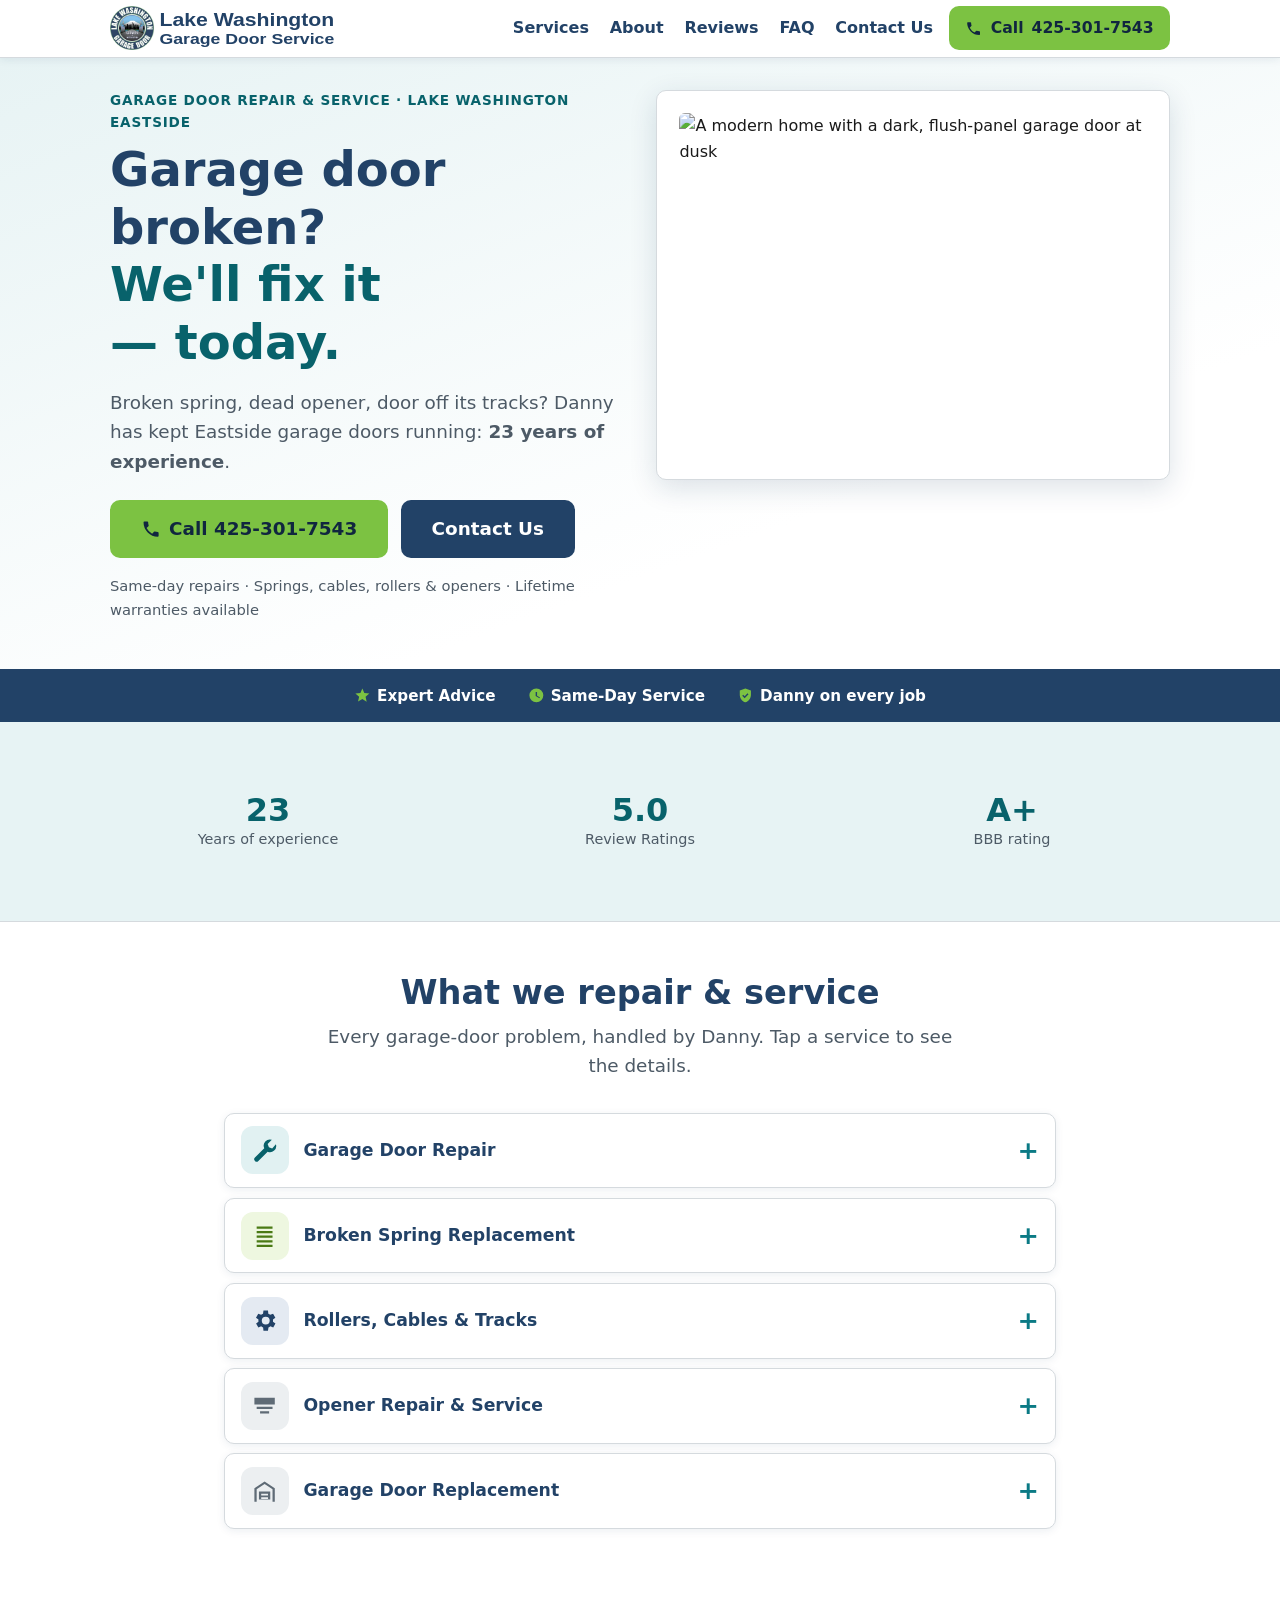
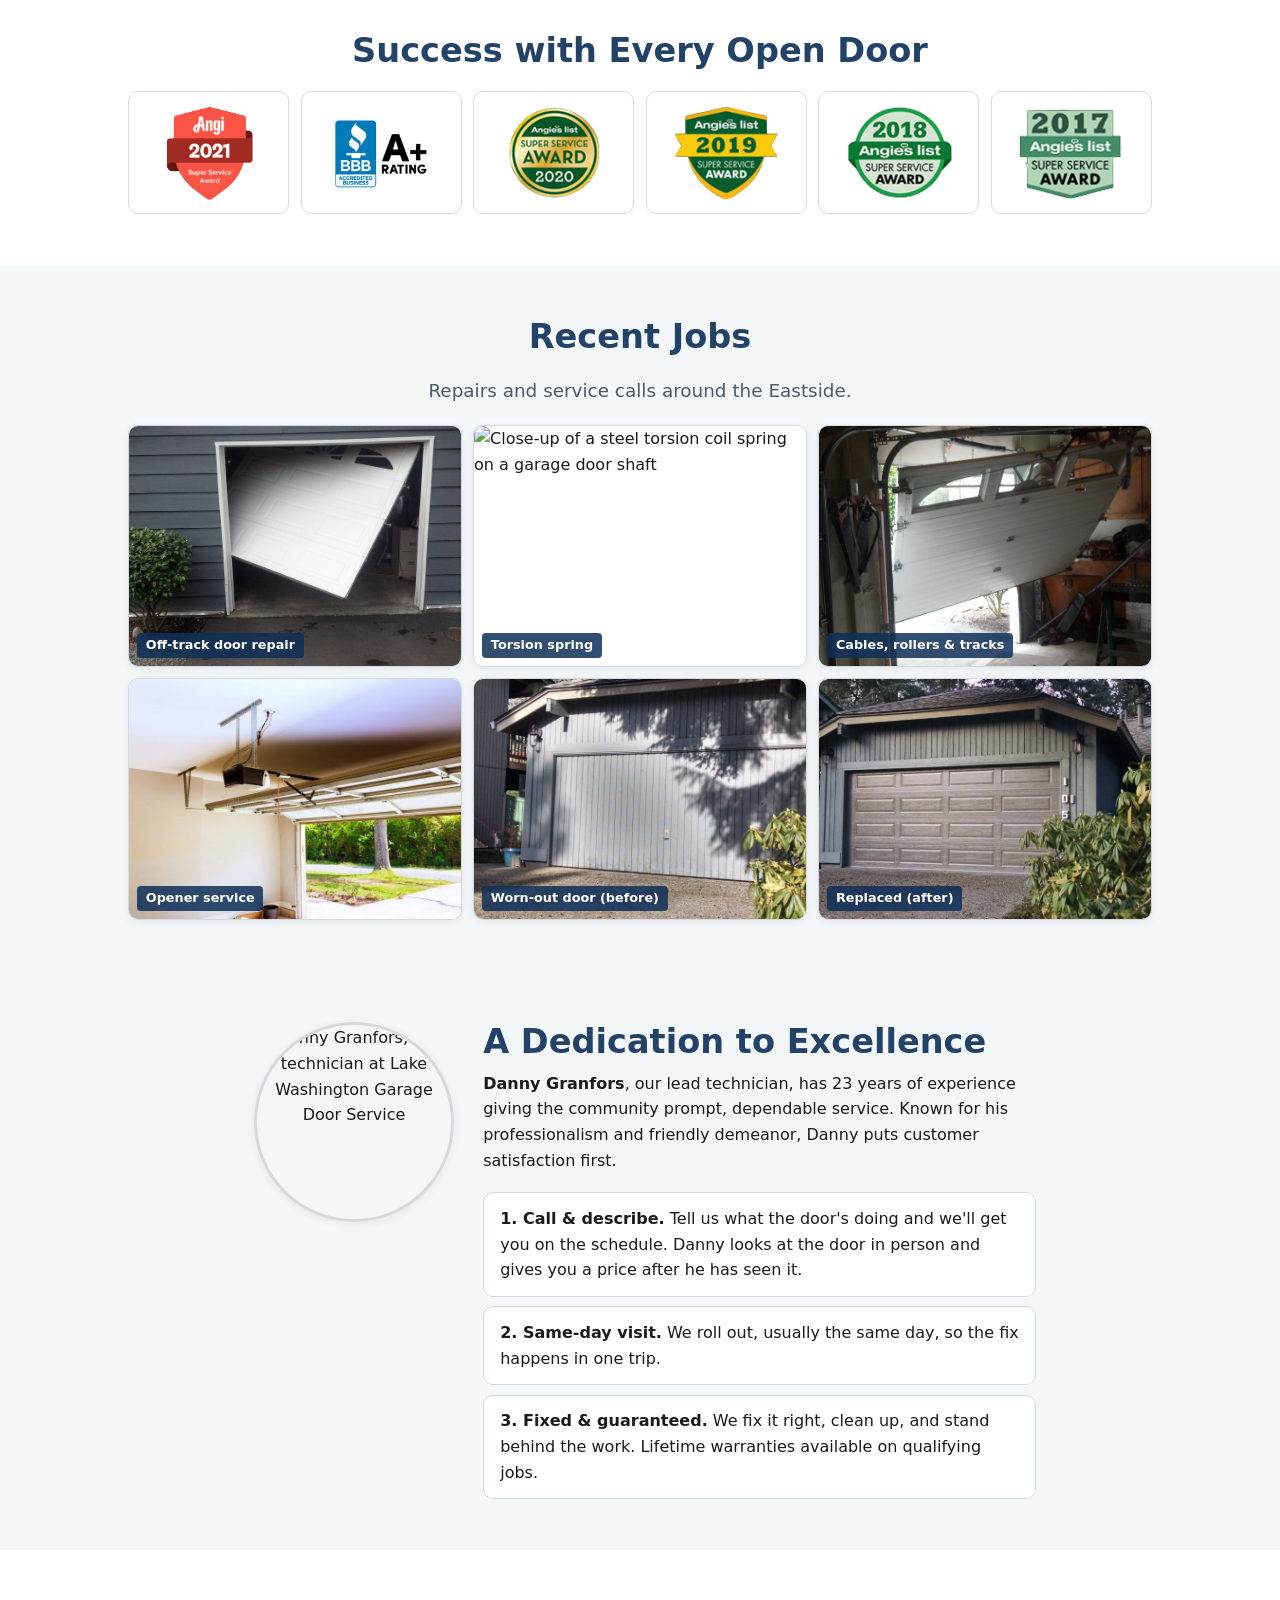
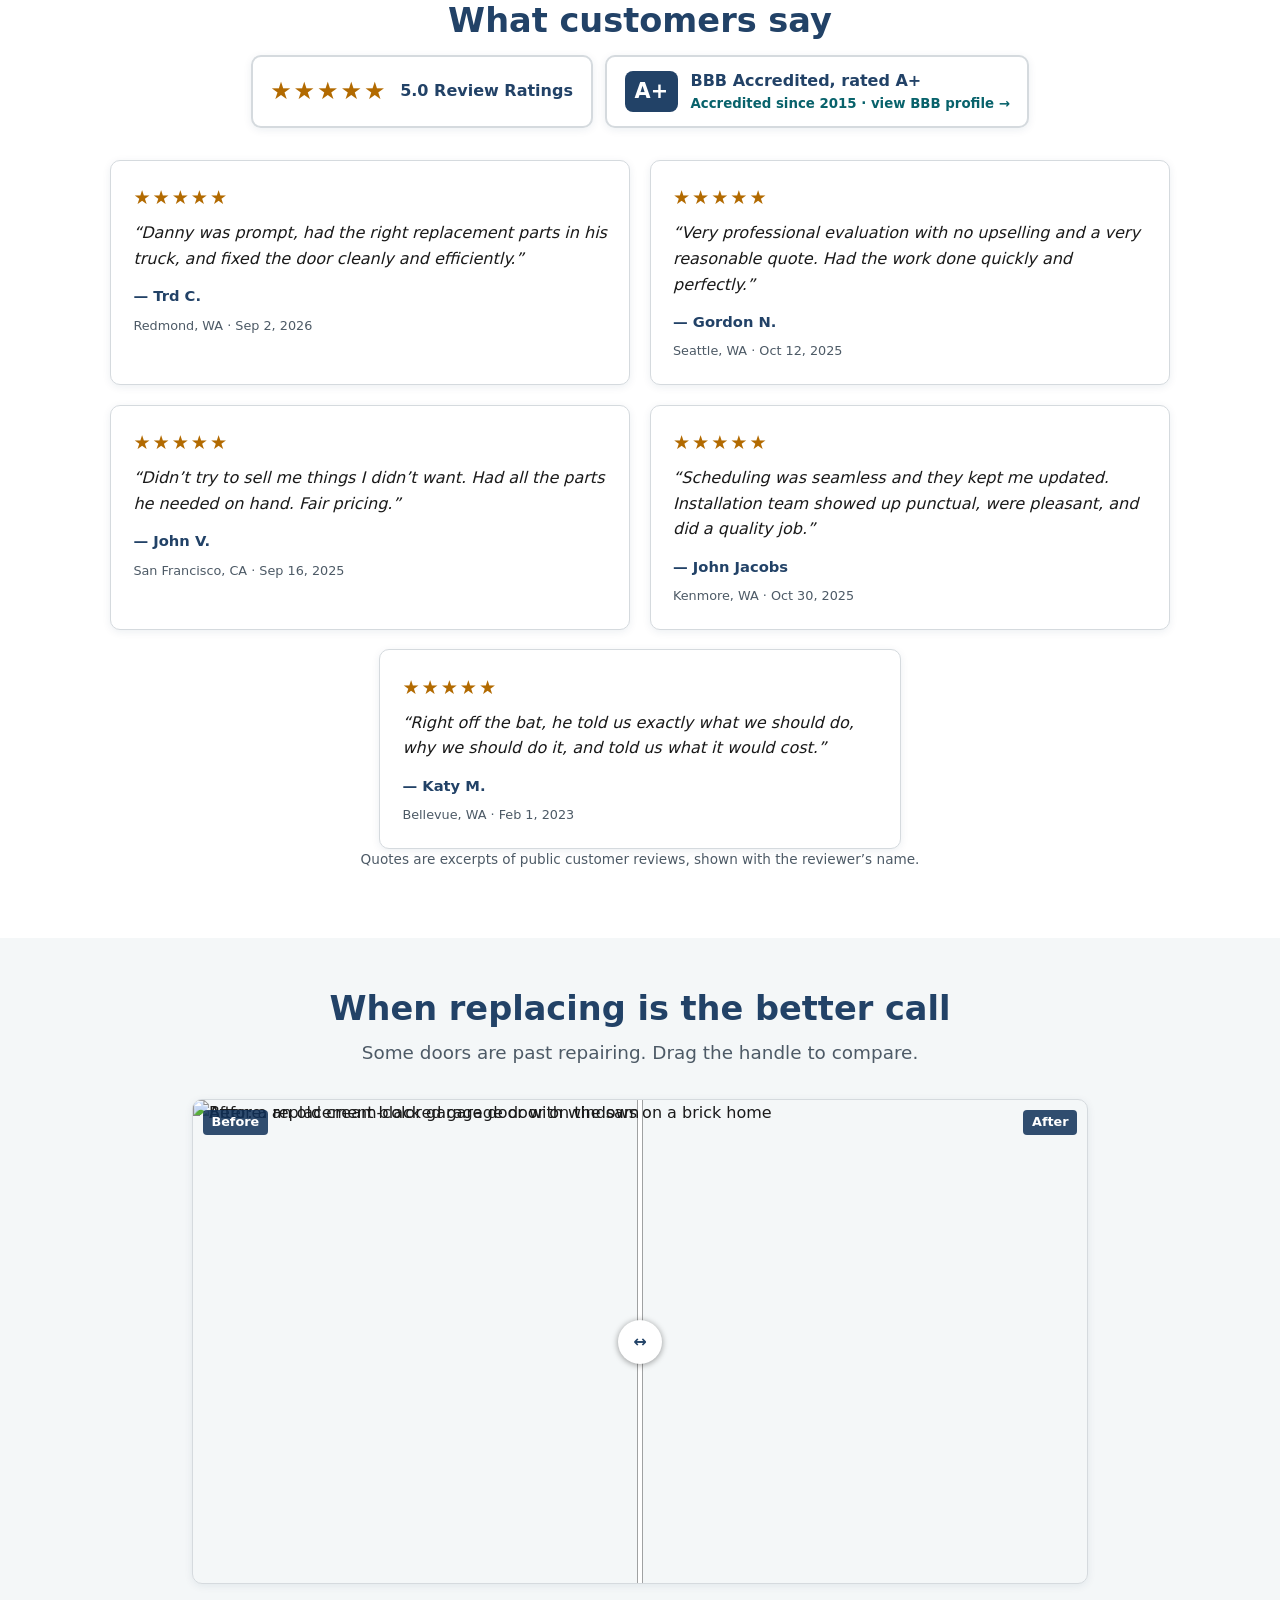
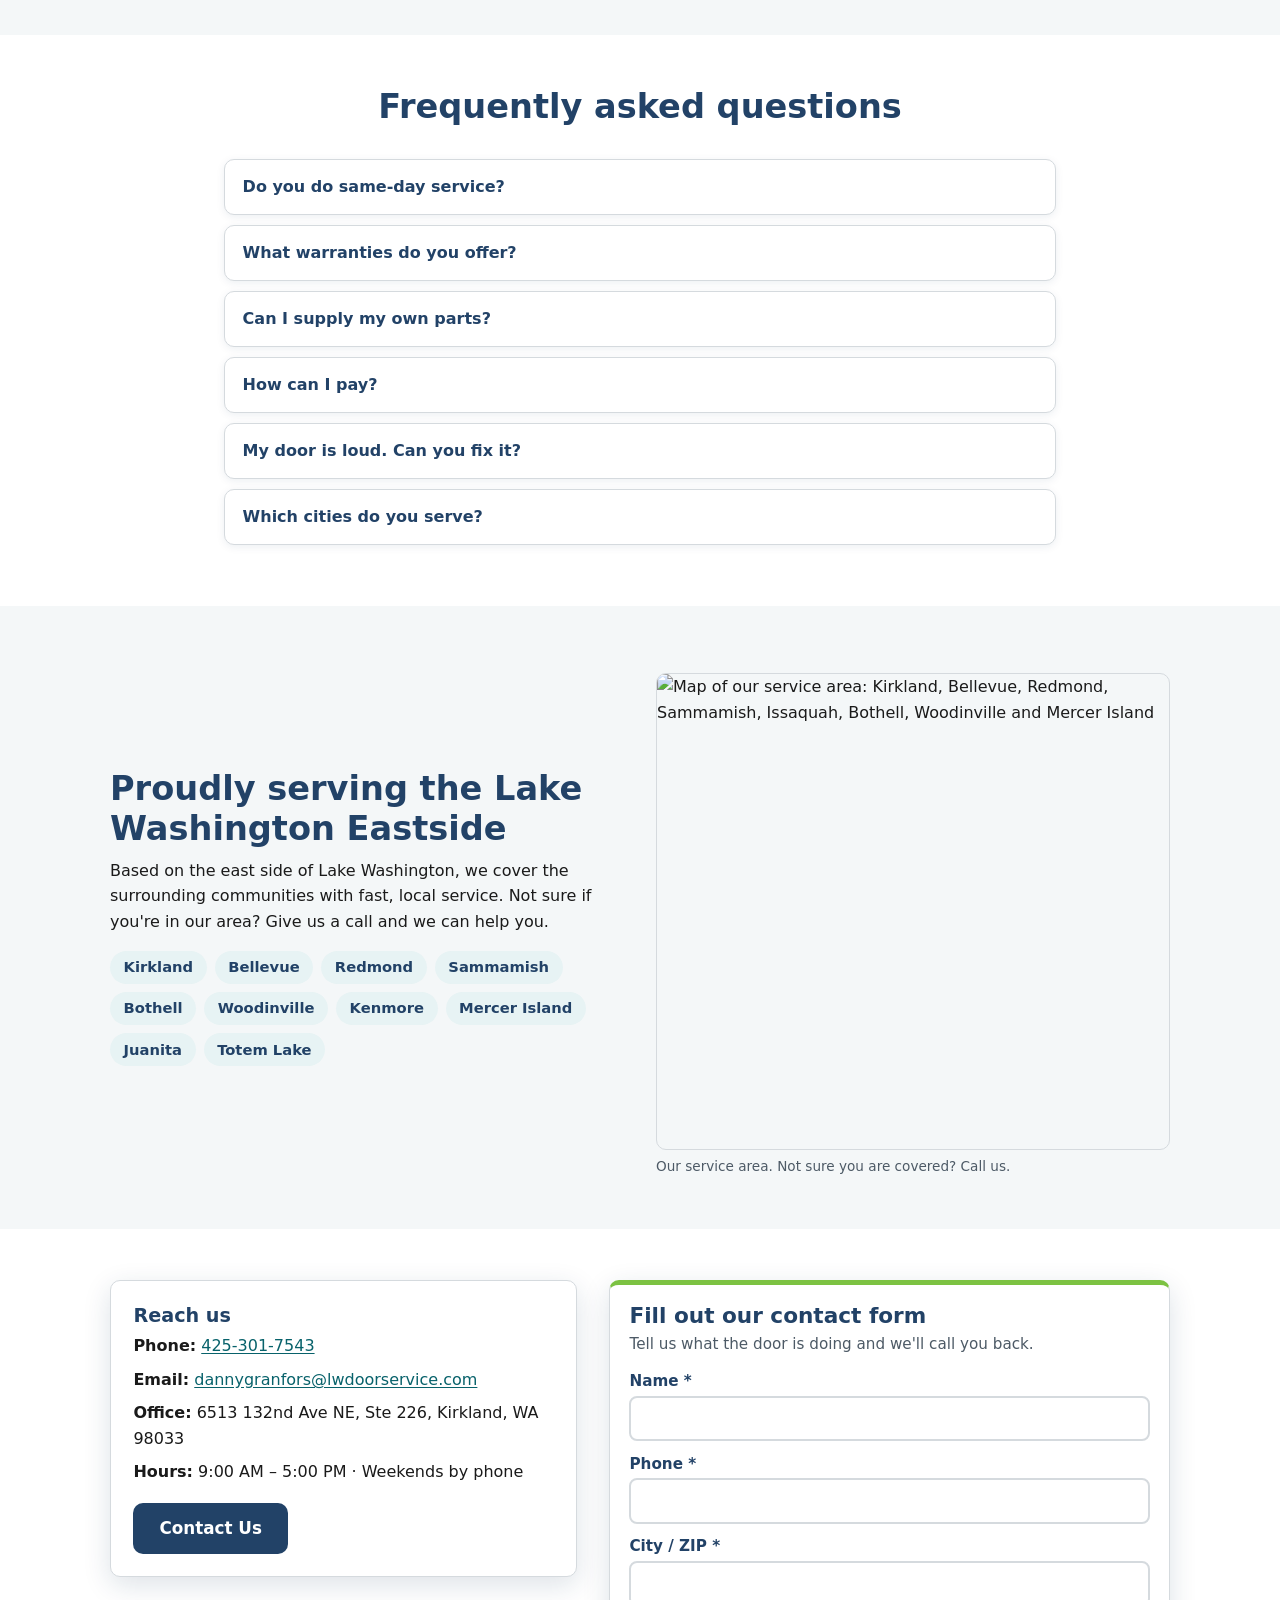
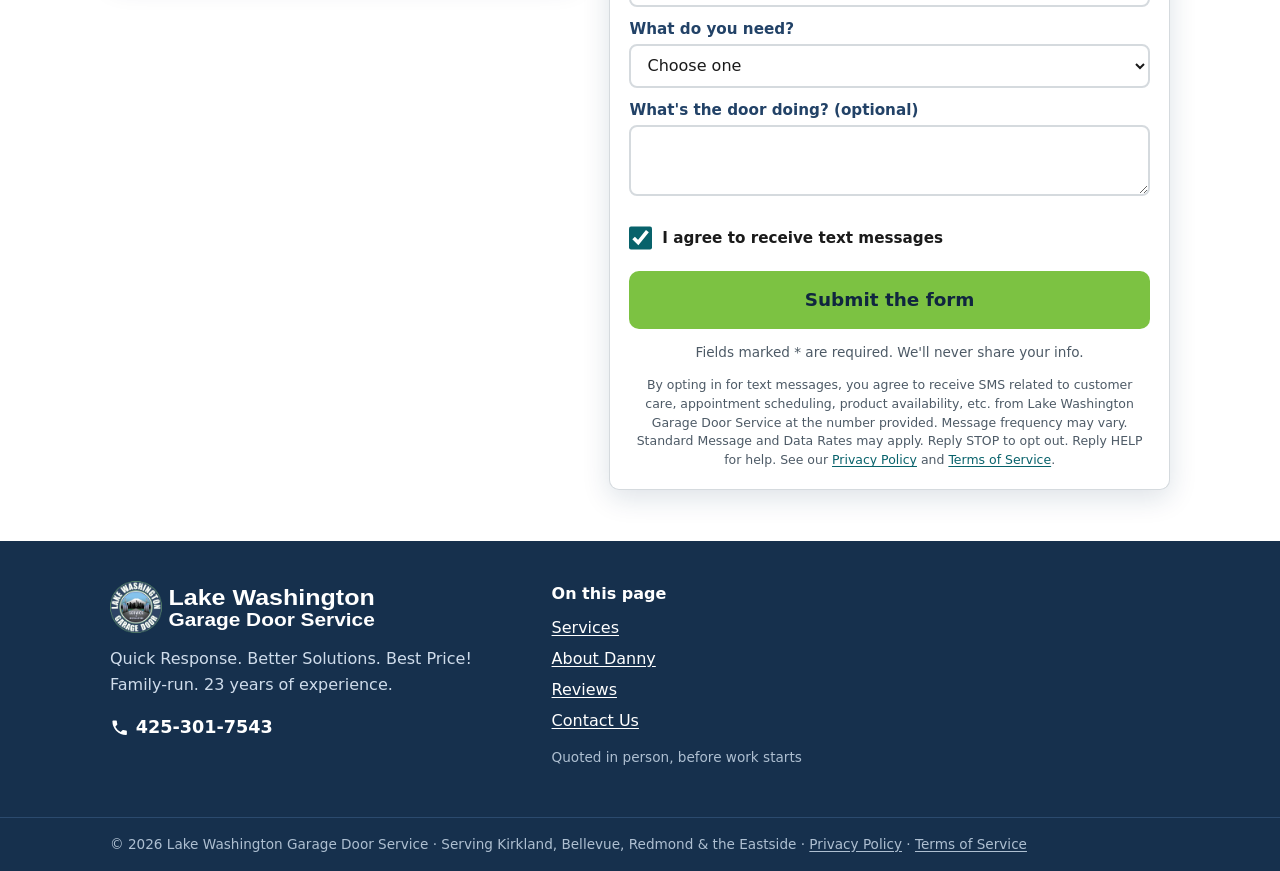
==== index.html @ d80fb8d4 "Site v6: Danny's 30 Oct call edits (copy, high-cycle springs, form fields empty, no owner wording)" ====
<!DOCTYPE html>
<html lang="en">
<head>
<meta charset="utf-8">
<meta name="viewport" content="width=device-width, initial-scale=1">
<title>Garage Door Repair &amp; Service — Eastside WA | Lake Washington Garage Door Service</title>
<meta name="description" content="Same-day garage door repair, broken spring replacement, opener service, rollers, cables and tracks across the Lake Washington Eastside. 23 years of experience. Call 425-301-7543.">
<link rel="canonical" href="https://lwdoorservice.com/">
<meta property="og:type" content="website">
<meta property="og:site_name" content="Lake Washington Garage Door Service">
<meta property="og:title" content="Garage Door Repair &amp; Service — Eastside WA | Lake Washington Garage Door Service">
<meta property="og:description" content="Same-day garage door repair, broken spring replacement, opener service, rollers, cables and tracks across the Lake Washington Eastside. 23 years of experience. Call 425-301-7543.">
<meta property="og:url" content="https://lwdoorservice.com/">
<meta name="theme-color" content="#224267">
<link rel="icon" href="favicon.ico" sizes="any">
<link rel="icon" href="favicon.png" type="image/png" sizes="64x64">
<link rel="apple-touch-icon" href="apple-touch-icon.png">
<link rel="stylesheet" href="styles.css">
<link rel="stylesheet" href="print.css" media="print">
<script type="application/ld+json">
{
  "@context": "https://schema.org",
  "@type": "GarageDoorService",
  "name": "Lake Washington Garage Door Service",
  "telephone": "+14253017543",
  "email": "dannygranfors@lwdoorservice.com",
  "url": "https://lwdoorservice.com/",
  "image": "https://lwdoorservice.com/logos/badge.png",
  "priceRange": "$$",
  "slogan": "Quick Response. Better Solutions. Best Price!",
  "description": "Garage door repair and service on the Lake Washington Eastside: broken springs, cables, rollers, tracks, openers.",
  "hasOfferCatalog": {"@type":"OfferCatalog","name":"Garage door repair and service","itemListElement":[{"@type":"Offer","itemOffered":{"@type":"Service","name":"Garage door repair"}},{"@type":"Offer","itemOffered":{"@type":"Service","name":"Broken spring replacement"}},{"@type":"Offer","itemOffered":{"@type":"Service","name":"Rollers, cables and tracks"}},{"@type":"Offer","itemOffered":{"@type":"Service","name":"Garage door opener repair"}}]},
  "areaServed": [{"@type":"City","name":"Kirkland"},{"@type":"City","name":"Bellevue"},{"@type":"City","name":"Redmond"},{"@type":"City","name":"Sammamish"},{"@type":"City","name":"Bothell"},{"@type":"City","name":"Woodinville"},{"@type":"City","name":"Kenmore"},{"@type":"City","name":"Mercer Island"}]
}
</script>

</head>
<body id="top">
<a class="skip" href="#main">Skip to content</a>
<header class="site-header">
  <div class="header-inner">
    <a class="brand" href="#top" aria-label="Lake Washington Garage Door Service — top"><img src="logos/logo.svg" alt="Lake Washington Garage Door Service" width="330" height="64"></a>
    <a class="btn btn-call header-call" href="tel:+14253017543" aria-label="Call 425-301-7543"><svg class="icon" aria-hidden="true" focusable="false"><use href="icons.svg#phone"/></svg><span class="call-word">Call</span> <span class="call-num">425-301-7543</span></a>
    <button class="nav-toggle" type="button" aria-expanded="false" aria-controls="nav"><span>Menu</span></button>
    <nav class="nav" id="nav" aria-label="Main">
      <ul>
        <li><a href="#services">Services</a></li>
        <li><a href="#about">About</a></li>
        <li><a href="#reviews">Reviews</a></li>
        <li><a href="#faq">FAQ</a></li>
        <li><a href="#contact">Contact Us</a></li>
      </ul>
    </nav>
  </div>
</header>
<main id="main">
<section class="hero">
  <div class="wrap hero-grid" id="hero-grid">
    <div class="hero-text">
      <p class="eyebrow">Garage door repair &amp; service · Lake Washington Eastside</p>
      <h1>Garage door broken? <span>We'll fix it — today.</span></h1>
      <p class="lead">Broken spring, dead opener, door off its tracks? Danny has kept Eastside garage doors running: <strong>23 years of experience</strong>.</p>
      <div class="hero-cta">
        <a class="btn btn-call btn-lg" href="tel:+14253017543"><svg class="icon" aria-hidden="true" focusable="false"><use href="icons.svg#phone"/></svg> Call 425-301-7543</a>
        <a class="btn btn-contact btn-lg" href="#contact">Contact Us</a>
      </div>
      <p class="hero-note">Same-day repairs · Springs, cables, rollers &amp; openers · Lifetime warranties available</p>
    </div>
    <aside class="hero-card" aria-label="Photo of a home with a modern garage door">
      <img class="hero-photo" src="images/hero.jpg" alt="A modern home with a dark, flush-panel garage door at dusk" width="1000" height="707" fetchpriority="high">
    </aside>
  </div>
</section>

<div class="trust">
  <ul class="wrap trust-inner">
    <li><svg class="icon" aria-hidden="true" focusable="false"><use href="icons.svg#star"/></svg> Expert Advice</li>
    <li><svg class="icon" aria-hidden="true" focusable="false"><use href="icons.svg#clock"/></svg> Same-Day Service</li>
    <li><svg class="icon" aria-hidden="true" focusable="false"><use href="icons.svg#shield"/></svg> Danny on every job</li>
  </ul>
</div>

<section class="stats" aria-label="At a glance">
  <ul class="wrap stats-inner">
    <li><span class="num"><span class="counter" data-to="23">23</span></span><span class="lbl">Years of experience</span></li>
    <li><span class="num">5.0</span><span class="lbl">Review Ratings</span></li>
    <li><span class="num">A+</span><span class="lbl">BBB rating</span></li>
  </ul>
</section>


<section id="services" class="rv" aria-labelledby="svc-h">
  <div class="wrap">
    <div class="section-head center">
      <h2 id="svc-h">What we repair &amp; service</h2>
      <p class="lead">Every garage-door problem, handled by Danny. Tap a service to see the details.</p>
    </div>
    <div class="svc-list">
      <details class="svc" id="svc-repair" style="--tint:#e1f1f2;--ic:#08626b">
        <summary><span class="svc-ic"><svg class="icon icon-lg" aria-hidden="true" focusable="false"><use href="icons.svg#wrench"/></svg></span><span class="svc-t">Garage Door Repair</span></summary>
        <div class="svc-body">
          <img src="images/svc-repair-job.jpg" alt="A garage door that has come off its track, tilted in the opening" loading="lazy" width="1280" height="850">
          <p>Doors come off their tracks, panels bend, hinges wear, and rollers seize. We diagnose the real cause instead of just treating the symptom — most repairs are done in a single visit.</p>
          <div class="svc-cols">
            <ul class="ticks"><li>Safety inspection of the whole door</li><li>Spring &amp; cable check</li><li>Safety-sensor test</li><li>Early warning on worn springs &amp; cables</li></ul>
            <ul class="ticks"><li>Off-track and misaligned doors</li><li>Bent or damaged panels &amp; sections</li><li>Noisy, jerky, or slow operation</li><li>Doors that won't fully open or close</li></ul>
          </div>
        </div>
      </details>
      <details class="svc" id="svc-spring" style="--tint:#eef7e0;--ic:#4a7a14">
        <summary><span class="svc-ic"><svg class="icon icon-lg" aria-hidden="true" focusable="false"><use href="icons.svg#spring"/></svg></span><span class="svc-t">Broken Spring Replacement</span></summary>
        <div class="svc-body">
          <img src="images/svc-spring.jpg" alt="Close-up of a steel torsion coil spring on a garage door shaft" loading="lazy" width="1280" height="720">
          <p>A snapped torsion or extension spring is the #1 reason a door suddenly won't lift — and it's genuinely dangerous to tackle yourself. We carry the right springs on the truck and replace them safely, in pairs, so the second one doesn't fail a week later.</p>
          <ul class="ticks"><li>High-cycle torsion &amp; extension springs</li><li>Loud “bang” then a door that won't budge</li><li>Replace springs to balance door</li><li>Correct spring size &amp; cycle rating for your door</li></ul>
        </div>
      </details>
      <details class="svc" id="svc-parts" style="--tint:#e4eaf2;--ic:#224267">
        <summary><span class="svc-ic"><svg class="icon icon-lg" aria-hidden="true" focusable="false"><use href="icons.svg#gear"/></svg></span><span class="svc-t">Rollers, Cables &amp; Tracks</span></summary>
        <div class="svc-body">
          <img src="images/svc-tracks-job.jpg" alt="A garage door jammed off its track with the cables and roller hardware visible" loading="lazy" width="1280" height="850">
          <p>The small parts do the quiet work. Worn nylon rollers get noisy, frayed lift cables are a safety risk, and dented tracks make a door bind. Replacing them early is cheap insurance against a door that fails completely.</p>
          <ul class="ticks"><li>Quiet nylon roller upgrades</li><li>Frayed or snapped cable replacement</li><li>Track straightening &amp; realignment</li><li>Hinge &amp; bracket replacement</li></ul>
        </div>
      </details>
      <details class="svc" id="svc-opener" style="--tint:#eceff1;--ic:#5f6b76">
        <summary><span class="svc-ic"><svg class="icon icon-lg" aria-hidden="true" focusable="false"><use href="icons.svg#opener"/></svg></span><span class="svc-t">Opener Repair &amp; Service</span></summary>
        <div class="svc-body">
          <img src="images/svc-opener.jpg" alt="Garage door opener mounted on the ceiling above an open garage door" loading="lazy" width="800" height="534">
          <p>From worn gears to a full replacement, we service all major opener brands. Upgrading? Newer belt-drive units are dramatically quieter and add smartphone control and battery backup for power outages.</p>
          <ul class="ticks"><li>Opener won't respond / runs then reverses</li><li>Quiet belt-drive upgrades with Wi-Fi &amp; battery backup</li><li>We install the highest quality openers on the market</li></ul>
        </div>
      </details>
      <details class="svc" id="svc-install" style="--tint:#eceff1;--ic:#5f6b76">
        <summary><span class="svc-ic"><svg class="icon icon-lg" aria-hidden="true" focusable="false"><use href="icons.svg#door"/></svg></span><span class="svc-t">Garage Door Replacement</span></summary>
        <div class="svc-body">
          <p>Sometimes a door is too far gone to fix sensibly. If so, Danny will tell you straight, and can replace it. Whenever possible, we keep your existing door working.</p>
        </div>
      </details>
    </div>
  </div>
</section>

<section class="rv" aria-labelledby="awards-h">
  <div class="wrap">
    <h2 id="awards-h" class="awards-h">Success with Every Open Door</h2>
    <ul class="awards-grid">
      <li><img src="images/badges/angi-2021-super-service.png" alt="Angi 2021 Super Service Award" width="139" height="140" loading="lazy"></li>
      <li><img src="images/badges/bbb-a-plus-accredited.png" alt="BBB Accredited Business, A+ rating" width="150" height="150" loading="lazy"></li>
      <li><img src="images/badges/angies-list-2020.png" alt="Angie's List Super Service Award 2020" width="108" height="109" loading="lazy"></li>
      <li><img src="images/badges/angies-list-2019.png" alt="Angie's List Super Service Award 2019" width="120" height="111" loading="lazy"></li>
      <li><img src="images/badges/angies-list-2018.png" alt="Angie's List Super Service Award 2018" width="124" height="106" loading="lazy"></li>
      <li><img src="images/badges/angies-list-2017.png" alt="Angie's List Super Service Award 2017" width="110" height="98" loading="lazy"></li>
    </ul>
  </div>
</section>


<section id="gallery" class="section-alt rv" aria-labelledby="gal-h">
  <div class="wrap">
    <h2 id="gal-h" class="awards-h">Recent Jobs</h2>
    <p class="lead" style="text-align:center">Repairs and service calls around the Eastside.</p>
    <ul class="job-grid">
      <li><figure><img src="images/svc-repair-job.jpg" alt="A garage door that has come off its track, tilted in the opening" width="1280" height="850" loading="lazy"><figcaption>Off-track door repair</figcaption></figure></li>
      <li><figure><img src="images/svc-spring.jpg" alt="Close-up of a steel torsion coil spring on a garage door shaft" width="1280" height="720" loading="lazy"><figcaption>Torsion spring</figcaption></figure></li>
      <li><figure><img src="images/svc-tracks-job.jpg" alt="A garage door jammed off its track with the cables and roller hardware visible" width="1280" height="850" loading="lazy"><figcaption>Cables, rollers &amp; tracks</figcaption></figure></li>
      <li><figure><img src="images/svc-opener.jpg" alt="Garage door opener mounted on the ceiling above an open garage door" width="800" height="534" loading="lazy"><figcaption>Opener service</figcaption></figure></li>
      <li><figure><img src="images/jobs/job-2-before.jpg" alt="Before: an old wood garage door" width="900" height="506" loading="lazy"><figcaption>Worn-out door (before)</figcaption></figure></li>
      <li><figure><img src="images/jobs/job-2-after.jpg" alt="After: a replacement tan paneled garage door" width="900" height="506" loading="lazy"><figcaption>Replaced (after)</figcaption></figure></li>
    </ul>
  </div>
</section>

<section id="about" class="section-alt rv" aria-labelledby="about-h">
  <div class="wrap about-one">
    <figure class="owner-figure"><img class="owner-photo" src="images/danny.jpg" width="400" height="400" alt="Danny Granfors, lead technician at Lake Washington Garage Door Service" loading="lazy"></figure>
    <div>
      <h2 id="about-h">A Dedication to Excellence</h2>
      <p><strong>Danny Granfors</strong>, our lead technician, has 23 years of experience giving the community prompt, dependable service. Known for his professionalism and friendly demeanor, Danny puts customer satisfaction first.</p>
      <ol class="steps plain">
        <li><strong>1. Call &amp; describe.</strong> Tell us what the door's doing and we'll get you on the schedule. Danny looks at the door in person and gives you a price after he has seen it.</li>
        <li><strong>2. Same-day visit.</strong> We roll out, usually the same day, so the fix happens in one trip.</li>
        <li><strong>3. Fixed &amp; guaranteed.</strong> We fix it right, clean up, and stand behind the work. Lifetime warranties available on qualifying jobs.</li>
      </ol>
    </div>
  </div>
</section>

<div id="reviews">
<section class=" rv" aria-labelledby="rev-h">
  <div class="wrap">
    <div class="section-head center">
      <h2 id="rev-h">What customers say</h2>
      <p class="trust-links"><span class="yelp-badge"><span class="stars" aria-hidden="true">★★★★★</span><span><strong>5.0 Review Ratings</strong></span></span> <a class="bbb-badge" href="https://www.bbb.org/us/wa/kirkland/profile/garage-doors/lake-washington-garage-door-service-llc-1296-90006589/addressId/342375" rel="noopener"><span class="bbb-grade" aria-hidden="true">A+</span><span><strong>BBB Accredited, rated A+</strong><small>Accredited since 2015 · view BBB profile →</small></span></a></p>
    </div>
    <ul class="grid grid-2 plain reviews">
      <li class="review">
        <p class="stars" aria-label="5 out of 5 stars">★★★★★</p>
        <blockquote><p>&ldquo;Danny was prompt, had the right replacement parts in his truck, and fixed the door cleanly and efficiently.&rdquo;</p></blockquote>
        <p class="who">— Trd C.</p>
        <p class="src">Redmond, WA · Sep 2, 2026</p>
      </li>
      <li class="review">
        <p class="stars" aria-label="5 out of 5 stars">★★★★★</p>
        <blockquote><p>&ldquo;Very professional evaluation with no upselling and a very reasonable quote. Had the work done quickly and perfectly.&rdquo;</p></blockquote>
        <p class="who">— Gordon N.</p>
        <p class="src">Seattle, WA · Oct 12, 2025</p>
      </li>
      <li class="review">
        <p class="stars" aria-label="5 out of 5 stars">★★★★★</p>
        <blockquote><p>&ldquo;Didn&rsquo;t try to sell me things I didn&rsquo;t want. Had all the parts he needed on hand. Fair pricing.&rdquo;</p></blockquote>
        <p class="who">— John V.</p>
        <p class="src">San Francisco, CA · Sep 16, 2025</p>
      </li>
      <li class="review">
        <p class="stars" aria-label="5 out of 5 stars">★★★★★</p>
        <blockquote><p>&ldquo;Scheduling was seamless and they kept me updated. Installation team showed up punctual, were pleasant, and did a quality job.&rdquo;</p></blockquote>
        <p class="who">— John Jacobs</p>
        <p class="src">Kenmore, WA · Oct 30, 2025</p>
      </li>
      <li class="review">
        <p class="stars" aria-label="5 out of 5 stars">★★★★★</p>
        <blockquote><p>&ldquo;Right off the bat, he told us exactly what we should do, why we should do it, and told us what it would cost.&rdquo;</p></blockquote>
        <p class="who">— Katy M.</p>
        <p class="src">Bellevue, WA · Feb 1, 2023</p>
      </li>
    </ul>
    <p class="fine center">Quotes are excerpts of public customer reviews, shown with the reviewer&rsquo;s name.</p>
  </div>
</section>


</div>
<section class="section-alt rv" aria-labelledby="ba-h">
  <div class="wrap">
    <div class="section-head center">
      <h2 id="ba-h">When replacing is the better call</h2>
      <p class="lead">Some doors are past repairing. Drag the handle to compare.</p>
    </div>
    <figure class="ba" data-ba>
      <img class="ba-after" src="images/after.jpg" alt="After: a replacement black garage door with windows on a brick home" width="1200" height="750" loading="lazy">
      <img class="ba-before" src="images/before.jpg" alt="Before: an old cream-colored garage door on the same brick home" width="1200" height="750" loading="lazy">
      <span class="ba-tag ba-tag-l">Before</span><span class="ba-tag ba-tag-r">After</span>
      <span class="ba-handle" aria-hidden="true"></span>
      <input class="ba-range" type="range" min="0" max="100" value="50" aria-label="Before and after comparison, drag to reveal">
    </figure>
  </div>
</section>


<section class=" rv" aria-labelledby="faq-h">
  <div class="wrap">
    <div class="section-head center">
      <h2 id="faq-h">Frequently asked questions</h2>
    </div>
    <div class="faq">
      <details><summary>Do you do same-day service?</summary><p>Yes. Call 425-301-7543 and we will get to you the same day wherever we can. We do not offer 24-hour or after-hours service.</p></details>
      <details><summary>What warranties do you offer?</summary><p>We offer lifetime warranties on most parts and services. The exact terms are given to you in writing with your estimate.</p></details>
      <details><summary>Can I supply my own parts?</summary><p>We install the parts we carry on the truck so every repair is covered by our warranty, so we do not install customer-supplied parts.</p></details>
      <details><summary>How can I pay?</summary><p>Payment methods are check, Zelle, and credit cards.</p></details>
      <details><summary>My door is loud. Can you fix it?</summary><p>Yes. Due to the high quality of the parts we install, your door will work better than new, and we specialize in door repairs end to end.</p></details>
      <details><summary>Which cities do you serve?</summary><p>Kirkland, Bellevue, Redmond, Sammamish, Bothell, Woodinville, Kenmore, Mercer Island, Juanita, and Totem Lake. Not sure? Call us.</p></details>
    </div>
  </div>
</section>


<section class="section-alt rv" aria-labelledby="area-h">
  <div class="wrap split split-area">
    <div>
      <h2 id="area-h">Proudly serving the Lake Washington Eastside</h2>
      <p>Based on the east side of Lake Washington, we cover the surrounding communities with fast, local service. Not sure if you're in our area? Give us a call and we can help you.</p>
      <ul class="area-list"><li>Kirkland</li><li>Bellevue</li><li>Redmond</li><li>Sammamish</li><li>Bothell</li><li>Woodinville</li><li>Kenmore</li><li>Mercer Island</li><li>Juanita</li><li>Totem Lake</li></ul>
    </div>
    <div class="area-maps">
        <figure class="area-map"><img src="images/service-area.png" alt="Map of our service area: Kirkland, Bellevue, Redmond, Sammamish, Issaquah, Bothell, Woodinville and Mercer Island" loading="lazy" width="452" height="419"><figcaption class="fine">Our service area. Not sure you are covered? Call us.</figcaption></figure>
    </div>
  </div>
</section>

<section class="rv" aria-labelledby="est-h">
  <div class="wrap split split-form">
    <aside class="hero-card" aria-labelledby="reach">
      <h2 id="reach" class="h3">Reach us</h2>
      <p><strong>Phone:</strong> <a href="tel:+14253017543">425-301-7543</a></p>
      <p><strong>Email:</strong> <a href="mailto:dannygranfors@lwdoorservice.com">dannygranfors@lwdoorservice.com</a></p>
      <p><strong>Office:</strong> 6513 132nd Ave NE, Ste 226, Kirkland, WA 98033</p>
      <p><strong>Hours:</strong> 9:00 AM – 5:00 PM · Weekends by phone</p>
      <a class="btn btn-contact" href="#contact">Contact Us</a>
    </aside>
    <aside id="contact" class="hero-form-wrap" aria-labelledby="est-h">
      <h2 id="est-h" class="h3">Fill out our contact form</h2>
      <p class="form-sub">Tell us what the door is doing and we'll call you back.</p>
      <form class="form-card hero-form" id="estimate-form" novalidate>
      <div class="field">
        <label for="name">Name <span aria-hidden="true">*</span></label>
        <input id="name" name="name" type="text" autocomplete="name" required>
      </div>
      <div class="field">
        <label for="phone">Phone <span aria-hidden="true">*</span></label>
        <input id="phone" name="phone" type="tel" autocomplete="tel" inputmode="tel" required>
      </div>
      <div class="field">
        <label for="zip">City / ZIP <span aria-hidden="true">*</span></label>
        <input id="zip" name="zip" type="text" autocomplete="postal-code" required>
      </div>
      <div class="field">
        <label for="service">What do you need?</label>
        <select id="service" name="service"><option value="" selected>Choose one</option><option>Garage door repair</option><option>Broken spring</option><option>Opener repair / install</option><option>Rollers / cables / tracks</option><option>Tune-up</option><option>Door replacement</option><option>Something else</option></select>
      </div>
      <div class="field">
        <label for="msg">What's the door doing? (optional)</label>
        <textarea id="msg" name="message" rows="2"></textarea>
      </div>
      <div class="field consent">
        <label class="check" for="sms_consent"><input id="sms_consent" name="sms_consent" type="checkbox" value="Yes" checked> <span>I agree to receive text messages</span></label>
      </div>
      <button class="btn btn-primary btn-lg btn-block" type="submit">Submit the form</button>
      <p class="fine" id="form-status" role="status" aria-live="polite"></p>
      <p class="fine">Fields marked * are required. We'll never share your info.</p>
      <p class="fine sms-disclosure">By opting in for text messages, you agree to receive SMS related to customer care, appointment scheduling, product availability, etc. from Lake Washington Garage Door Service at the number provided. Message frequency may vary. Standard Message and Data Rates may apply. Reply STOP to opt out. Reply HELP for help. See our <a href="privacy.html">Privacy Policy</a> and <a href="terms.html">Terms of Service</a>.</p>
      </form>
      <div class="form-done card center" id="form-done" tabindex="-1" hidden>
      <span class="ic-lg"><svg class="icon icon-xl" aria-hidden="true" focusable="false"><use href="icons.svg#check"/></svg></span>
      <h3>Thanks — we've got your request.</h3>
      <p>Danny will call you back shortly. Need help right now? Call us directly.</p>
      <a class="btn btn-call" href="tel:+14253017543">Call 425-301-7543</a>
    </div>
    </aside>
  </div>
</section>

</main>
<footer class="site-footer">
  <div class="wrap footer-grid">
    <div>
      <img class="footer-logo" src="logos/logo-light.svg" alt="Lake Washington Garage Door Service" width="330" height="64">
      <p>Quick Response. Better Solutions. Best Price!<br>Family-run. 23 years of experience.</p>
      <p><a class="footer-phone" href="tel:+14253017543"><svg class="icon" aria-hidden="true" focusable="false"><use href="icons.svg#phone"/></svg> 425-301-7543</a></p>
    </div>
    <nav aria-label="Sections">
      <p class="footer-title">On this page</p>
      <ul>
        <li><a href="#services">Services</a></li>
        <li><a href="#about">About Danny</a></li>
        <li><a href="#reviews">Reviews</a></li>
        <li><a href="#contact">Contact Us</a></li>
      </ul>
      <p class="fine">Quoted in person, before work starts</p>
    </nav>
  </div>
  <div class="footer-bottom"><div class="wrap">© 2026 Lake Washington Garage Door Service · Serving Kirkland, Bellevue, Redmond &amp; the Eastside · <a href="privacy.html">Privacy Policy</a> · <a href="terms.html">Terms of Service</a></div></div>
</footer>
<div class="callbar" role="region" aria-label="Quick contact">
  <a class="btn btn-call" href="tel:+14253017543"><svg class="icon" aria-hidden="true" focusable="false"><use href="icons.svg#phone"/></svg> Call now</a>
  <a class="btn btn-contact" href="#contact">Contact Us</a>
</div>
<script src="nav.js" defer></script>
<script>
/* Estimate form -> Google Sheet + email (Apps Script web app, ACT-00803); same pattern as the OneForce site contact form. */
(function () {
  var SHEET_ENDPOINT = "https://script.google.com/macros/s/AKfycbzTrJ-C2S-Hc40c9Ulkrngq4m8j1lXR4VglooMVdEj3ZH_l6rJLdCO00sHUUyKJgz45/exec";
  var form = document.getElementById('estimate-form');
  if (!form) return;
  var status = document.getElementById('form-status');
  var btn = form.querySelector('button[type="submit"]');
  var label = btn.textContent;
  form.addEventListener('submit', function (e) {
    e.preventDefault();
    if (!form.checkValidity()) { form.reportValidity(); return; }
    var data = new FormData(form);
    data.set('sms_consent', form.elements['sms_consent'].checked ? 'Yes' : 'No');
    data.append('page', location.href);
    data.append('submittedAt', new Date().toISOString());
    btn.disabled = true; btn.textContent = 'Sending\u2026'; status.textContent = '';
    // no-cors: Apps Script returns no CORS headers; the row and email are done server-side when fetch resolves.
    fetch(SHEET_ENDPOINT, { method: 'POST', mode: 'no-cors', body: data })
      .then(function () { form.hidden = true; var ok = document.getElementById('form-done'); ok.hidden = false; ok.focus(); })
      .catch(function () {
        status.textContent = 'Something went wrong sending your request. Please call 425-301-7543.';
        btn.disabled = false; btn.textContent = label;
      });
  });
})();
</script>
</body>
</html>
---- styles.css ----
/* Lake Washington Garage Door Service — hand-written, mobile-first, no build step.
   Palette contrast checked against WCAG AA. Tokens first; components below. */

:root {
  /* Logo palette (badge.png / logo.svg): dark blue, teal, lime green, grey */
  --navy: #224267;       /* dark blue - logo wordmark */
  --navy-deep: #16304d;
  --teal: #0b7a85;       /* teal - harmonises with logo sky blue #85c3ec; white text 5.08:1 */
  --teal-dark: #08626b;  /* links / hover; white text 7.07:1 */
  --lime: #7cc242;       /* lime green - logo ring; dark text 7.04:1 */
  --lime-dark: #6aae35;
  --grey: #5f6b76;       /* grey; white text 5.45:1 */
  --grey-light: #eceff1;
  --green: var(--lime);
  --blue: var(--teal-dark);
  --blue-light: #e7f3f4;
  --error: #b3261e;
  --on-lime: #10263f;
  --ink: #1a1a1a;
  --muted: #4d5a66;
  --line: #d5dade;
  --bg: #fff;
  --bg-alt: #f4f7f8;
  --radius: 10px;
  --shadow: 0 2px 8px rgb(15 48 87 / .08);
  --shadow-lg: 0 8px 28px rgb(15 48 87 / .14);
  --wrap: 1100px;
  --gap: clamp(1rem, 3vw, 2rem);
}

*, *::before, *::after { box-sizing: border-box; }
* { margin: 0; }
html { scroll-behavior: smooth; scroll-padding-top: 8.5rem; -webkit-text-size-adjust: 100%; }
@media (prefers-reduced-motion: reduce) { html { scroll-behavior: auto; } * { transition: none !important; } }

body {
  font-family: system-ui, -apple-system, "Segoe UI", Roboto, Helvetica, Arial, sans-serif;
  color: var(--ink); background: var(--bg); line-height: 1.6;
  -webkit-font-smoothing: antialiased; text-rendering: optimizeLegibility;
}
img, svg { max-width: 100%; display: block; }
ul, ol { padding: 0; }

.wrap { max-width: var(--wrap); margin: 0 auto; padding: 0 20px; }
a { color: var(--blue); text-underline-offset: .15em; }
a:hover { color: var(--navy); }
:focus-visible { outline: 3px solid #f4b400; outline-offset: 2px; border-radius: 4px; }

h1, h2, h3 { line-height: 1.2; color: var(--navy); font-weight: 800; text-wrap: balance; }
h1 { font-size: clamp(1.9rem, 5vw, 3rem); }
h2 { font-size: clamp(1.5rem, 4vw, 2.1rem); margin-bottom: .5rem; }
h3, .h3 { font-size: 1.2rem; font-weight: 800; color: var(--navy); line-height: 1.2; margin-bottom: .4rem; }
p { margin-bottom: 1rem; }
section { padding: clamp(2.5rem, 6vw, 3.5rem) 0; }
.section-alt { background: var(--bg-alt); }
.center { text-align: center; }
.lead { font-size: 1.15rem; color: var(--muted); max-width: 40rem; }
.center .lead, .cta-band .lead { margin-inline: auto; }
.section-head { margin-bottom: 2rem; }
.fine { font-size: .85rem; color: var(--muted); }
.sr-only { position: absolute; width: 1px; height: 1px; overflow: hidden; clip: rect(0 0 0 0); white-space: nowrap; }
.skip { position: absolute; left: -999px; top: 0; background: var(--navy); color: #fff; padding: .7rem 1rem; z-index: 100; }
.skip:focus { left: 0; }

.icon { width: 1.1em; height: 1.1em; fill: currentColor; flex: none; }
.icon-h { display: inline-block; vertical-align: -.12em; margin-right: .4em; color: var(--blue); }
.icon-lg { width: 2.2rem; height: 2.2rem; color: var(--blue); }
.icon-xl { width: 4rem; height: 4rem; margin-inline: auto; color: var(--teal); }
.ic-lg { display: block; margin-bottom: .6rem; }

/* Buttons */
.btn {
  display: inline-flex; align-items: center; justify-content: center; gap: .5rem;
  padding: .85rem 1.5rem; border-radius: var(--radius); border: 2px solid transparent;
  font: inherit; font-weight: 700; font-size: 1.05rem; line-height: 1.2; cursor: pointer;
  text-decoration: none; transition: transform .08s, box-shadow .15s, background-color .15s;
}
.btn:hover { transform: translateY(-1px); box-shadow: var(--shadow-lg); }
.btn-emergency, .btn-call { background: var(--lime); color: var(--on-lime); }
.btn-emergency:hover, .btn-call:hover { background: var(--lime-dark); color: var(--on-lime); }
.btn-primary { background: var(--teal); color: #fff; }
.btn-primary:hover { background: var(--navy); color: #fff; }
.btn-ghost { background: #fff; color: var(--navy); border-color: var(--line); }
.btn-ghost:hover { border-color: var(--blue); color: var(--blue); }
.btn-lg { padding: 1rem 1.8rem; font-size: 1.15rem; }
.btn-block { width: 100%; }

/* Header */
.site-header { position: sticky; top: 0; z-index: 50; background: #fff; border-bottom: 1px solid var(--line); box-shadow: var(--shadow); }
.header-inner { display: flex; align-items: center; justify-content: space-between; gap: 1rem; padding: .6rem 20px; max-width: var(--wrap); margin: 0 auto; flex-wrap: wrap; }
.brand { display: flex; align-items: center; gap: .6rem; font-weight: 800; color: var(--navy); font-size: 1.02rem; line-height: 1.15; text-decoration: none; }
.brand .mark { width: 38px; height: 38px; flex: none; }
.brand small { display: block; font-size: .72rem; color: var(--muted); font-weight: 600; letter-spacing: .02em; }
.nav { display: flex; align-items: center; gap: 1.3rem; }
.nav ul { display: flex; gap: 1.3rem; list-style: none; }
.nav li a { color: var(--navy); font-weight: 600; text-decoration: none; padding: .3rem 0; border-bottom: 2px solid transparent; }
.nav li a:hover, .nav li a[aria-current="page"] { border-bottom-color: var(--lime); }
.header-call { padding: .55rem 1rem; font-size: .98rem; }
.nav-toggle { display: none; }

@media (max-width: 820px) {
  .nav { width: 100%; flex-direction: column; align-items: stretch; gap: .6rem; padding-bottom: .8rem; }
  .nav ul { flex-direction: column; gap: 0; }
  .nav li a { display: block; padding: .7rem 0; border-bottom: 1px solid var(--line); }
  .js .nav-toggle { display: inline-block; background: #fff; border: 2px solid var(--line); border-radius: 8px; padding: .5rem .9rem; font: inherit; font-weight: 700; color: var(--navy); cursor: pointer; }
  .js .nav { display: none; }
  .js .nav.open { display: flex; }
}

/* Hero */
.hero { background: linear-gradient(160deg, var(--blue-light), #fff 70%); }
.hero-grid { display: grid; gap: var(--gap); align-items: center; }
@media (min-width: 860px) { .hero-grid { grid-template-columns: 1.4fr 1fr; } }
.eyebrow { color: var(--blue); font-weight: 700; text-transform: uppercase; letter-spacing: .06em; font-size: .85rem; margin-bottom: .5rem; }
.hero h1 span { display: block; color: var(--teal-dark); }
.hero .lead { margin: 1rem 0 1.5rem; }
.hero-cta { display: flex; flex-wrap: wrap; gap: .8rem; }
.hero-note { margin-top: 1.2rem; font-size: .92rem; color: var(--muted); }
.hero-card { background: #fff; border: 1px solid var(--line); border-radius: var(--radius); padding: 1.4rem; box-shadow: var(--shadow-lg); }
.hero-card p { margin-bottom: .5rem; }
.hero-card .btn { margin-top: .6rem; }
.checks, .ticks { list-style: none; }
.checks li, .ticks li { position: relative; padding-left: 1.7rem; margin-bottom: .45rem; }
.checks li::before, .ticks li::before { content: ""; position: absolute; left: 0; top: .4em; width: 1em; height: 1em; background: var(--teal); -webkit-mask: url("data:image/svg+xml,%3Csvg xmlns='http://www.w3.org/2000/svg' viewBox='0 0 24 24'%3E%3Cpath d='M9 16.2 4.8 12l-1.4 1.4L9 19 21 7l-1.4-1.4z'/%3E%3C/svg%3E") center/contain no-repeat; mask: url("data:image/svg+xml,%3Csvg xmlns='http://www.w3.org/2000/svg' viewBox='0 0 24 24'%3E%3Cpath d='M9 16.2 4.8 12l-1.4 1.4L9 19 21 7l-1.4-1.4z'/%3E%3C/svg%3E") center/contain no-repeat; }

/* Trust strip */
.trust { background: var(--navy); color: #fff; }
.trust-inner { list-style: none; display: flex; flex-wrap: wrap; justify-content: center; gap: .6rem 2rem; padding-block: .9rem; font-weight: 600; font-size: .95rem; }
.trust-inner li { display: inline-flex; align-items: center; gap: .4rem; }
.trust .icon { color: #ffd54f; }

/* Grids & cards */
.plain { list-style: none; }
.grid { display: grid; gap: 1.2rem; }
@media (min-width: 640px) { .grid-3 { grid-template-columns: repeat(2, 1fr); } }
@media (min-width: 960px) { .grid-3 { grid-template-columns: repeat(3, 1fr); } }
.card { background: #fff; border: 1px solid var(--line); border-radius: var(--radius); padding: 1.4rem; box-shadow: var(--shadow); }
.card p { color: var(--muted); }
.card .more { font-weight: 700; text-decoration: none; }
.card .more:hover { text-decoration: underline; }
.stack { margin-bottom: 1rem; }
.big-phone { font-size: 1.6rem; font-weight: 800; margin: .2rem 0 .6rem; }
.split { display: grid; gap: var(--gap); }
@media (min-width: 860px) { .split { grid-template-columns: 1.3fr 1fr; align-items: start; } }

.cta-band { background: var(--navy); color: #fff; text-align: center; }
.cta-band h2 { color: #fff; }
.cta-band .lead { color: #dbe7f3; margin-bottom: 1.4rem; }

.area-list { list-style: none; display: flex; flex-wrap: wrap; gap: .5rem; margin-top: 1rem; }
.area-list.center { justify-content: center; }
.area-list li { background: var(--blue-light); color: var(--navy); border-radius: 999px; padding: .3rem .85rem; font-weight: 600; font-size: .92rem; }

/* Inner pages */
.page-head { background: var(--bg-alt); border-bottom: 1px solid var(--line); padding: 2rem 0; }
.breadcrumb { font-size: .9rem; color: var(--muted); margin-bottom: .6rem; }
.svc-block { padding: 2rem 0; border-bottom: 1px solid var(--line); }
.svc-block:first-child { padding-top: 0; }
.svc-block:last-child { border-bottom: 0; }
.svc-block .card { background: var(--bg-alt); }
.svc-block .card .btn { margin-top: .4rem; }
.thanks { padding-block: 5rem; }
.thanks p { margin-top: 1rem; }

/* Form */
.form-card { background: #fff; border: 1px solid var(--line); border-radius: var(--radius); padding: 1.4rem; box-shadow: var(--shadow-lg); }
.field { margin-bottom: 1rem; }
.field label { display: block; font-weight: 700; margin-bottom: .3rem; color: var(--navy); }
.field input, .field select, .field textarea { width: 100%; padding: .75rem .85rem; border: 2px solid var(--line); border-radius: 8px; font: inherit; font-size: 1rem; background: #fff; color: var(--ink); }
.field input:focus, .field select:focus, .field textarea:focus { border-color: var(--blue); outline: none; box-shadow: 0 0 0 3px rgb(11 122 133 / .28); }
.field input:user-invalid { border-color: var(--error); }
.hp { position: absolute; left: -9999px; }
.form-card .fine { margin: .8rem 0 0; text-align: center; }

/* Footer */
.site-footer { background: var(--navy-deep); color: #cfdceb; padding-top: 2.5rem; }
.site-footer a { color: #fff; }
.footer-grid { display: grid; gap: 1.8rem; }
@media (min-width: 760px) { .footer-grid { grid-template-columns: 1.4fr 1fr 1fr; } }
.footer-title { color: #fff; font-weight: 800; margin-bottom: .5rem; }
.site-footer ul { list-style: none; }
.site-footer li { margin-bottom: .35rem; }
.site-footer .fine { color: #aebfd1; margin-top: .8rem; }
.footer-phone { display: inline-flex; align-items: center; gap: .4rem; font-weight: 800; font-size: 1.1rem; text-decoration: none; }
.footer-bottom { border-top: 1px solid #2b4a6e; margin-top: 2rem; padding: 1rem 0; font-size: .85rem; color: #aebfd1; }
.split > *, .grid > *, .hero-grid > * { min-width: 0; }

/* ---------- Reviews (sample content during design stage) ---------- */
.review { background: #fff; border: 1px solid var(--line); border-radius: var(--radius); padding: 1.4rem; box-shadow: var(--shadow); }
.review .stars { color: #b26a00; letter-spacing: .1em; font-size: 1.2rem; margin: 0 0 .4rem; }
.review blockquote { margin: 0; }
.review blockquote p { font-style: italic; margin: 0 0 .8rem; }
.review .who { font-weight: 700; color: var(--navy); font-size: .92rem; margin: 0; }

/* ---- v2 ---- */
html { overflow-x: hidden; }
body { overflow-x: hidden; }
.site-header { position: -webkit-sticky; position: sticky; top: 0; z-index: 1000; }
.brand img { height: 44px; width: auto; max-width: 100%; }
.header-inner { flex-wrap: nowrap; gap: .5rem; padding-block: .4rem; }
.header-call { padding: .55rem .9rem; min-height: 44px; white-space: nowrap; margin-left: auto; }
.call-word { display: inline; margin-right: .3em; }
.nav-toggle { min-height: 44px; min-width: 44px; }
.nav li a { min-height: 44px; display: inline-flex; align-items: center; }
.topstrip { background: var(--navy); color: #fff; font-size: .88rem; }
.strip-inner { max-width: var(--wrap); margin: 0 auto; padding: 0 20px; display: flex; justify-content: space-between; align-items: center; gap: .5rem 1rem; flex-wrap: wrap; }
.strip-mail { color: #fff; display: inline-flex; align-items: center; gap: .4rem; min-height: 44px; font-weight: 700; text-decoration: none; overflow-wrap: anywhere; }
.strip-mail:hover { color: #fff; text-decoration: underline; }
.strip-years { color: #dbe7f3; }
.footer-logo { height: 52px; width: auto; margin-bottom: .8rem; }
.site-footer a, .trust a { min-height: 24px; }
.trust a { color: #fff; }
.grid-2 { grid-template-columns: 1fr; }
@media (min-width: 700px) { .grid-2 { grid-template-columns: repeat(2, 1fr); } }
.yelp-badge { display: inline-flex; align-items: center; gap: .8rem; background: #fff; border: 2px solid var(--line); border-radius: var(--radius); padding: .7rem 1.1rem; text-decoration: none; color: var(--navy); min-height: 44px; box-shadow: var(--shadow); text-align: left; }
.yelp-badge:hover { border-color: #d32323; color: var(--navy); }
.yelp-badge .stars { color: #b26a00; font-size: 1.5rem; letter-spacing: .08em; }
.yelp-badge small { display: block; color: var(--blue); font-weight: 600; }
.review .src { font-size: .8rem; color: var(--muted); margin: .5rem 0 0; }
.section-head .yelp-badge { margin-top: .8rem; }
.btn, .nav li a, .more { min-height: 44px; }
.more { display: inline-flex; align-items: center; }
@media (max-width: 820px) {
  html { scroll-padding-top: 9.5rem; }
  .brand img { height: 38px; }
  .header-inner { padding-inline: 12px; }
  .strip-inner { padding: 0 12px; }
  .strip-years { display: none; }
  .header-call .call-num { display: none; }
  .header-call .call-word { display: inline; margin-right: 0; }
  .header-call { padding: .5rem .8rem; }
  .nav { order: 5; flex-basis: 100%; }
  .header-inner { flex-wrap: wrap; }
  .js .nav { display: none; }
  .nav.open { max-height: calc(100vh - 8rem); overflow-y: auto; }
  .hero-cta .btn { width: 100%; }
  .btn-lg { font-size: 1.05rem; padding: .9rem 1.1rem; text-align: center; }
}
@media (max-width: 380px) { .brand img { height: 32px; } .header-call { padding: .5rem .6rem; } }
.brand { flex: 0 1 auto; min-width: 0; }
.nav { order: 2; margin-left: auto; }
.header-call { order: 3; margin-left: .5rem; }
.nav-toggle { order: 3; }
@media (max-width: 820px) {
  .header-call { order: 2; margin-left: auto; }
  .nav-toggle { order: 3; }
  .nav { order: 5; margin-left: 0; }
}

/* v3: Yelp card, BBB badge, trust links */
.trust-links { display: flex; flex-wrap: wrap; gap: .8rem; justify-content: center; margin: .8rem 0 0; }
.section-head .trust-links .yelp-badge { margin-top: 0; }
.bbb-badge { display: inline-flex; align-items: center; gap: .8rem; background: #fff; border: 2px solid var(--line); border-radius: var(--radius); padding: .7rem 1.1rem; text-decoration: none; color: var(--navy); min-height: 44px; box-shadow: var(--shadow); text-align: left; }
.bbb-badge:hover { border-color: var(--navy); }
.bbb-badge small { display: block; color: var(--blue); font-weight: 600; }
.bbb-grade { background: var(--navy); color: #fff; font-weight: 800; font-size: 1.3rem; border-radius: 8px; padding: .25rem .6rem; }
.yelp-card { max-width: 860px; margin: 0 auto; background: #fff; border: 1px solid var(--line); border-radius: var(--radius); box-shadow: var(--shadow); padding: 1.5rem; }
.yc-main { display: flex; gap: 1.2rem; align-items: center; }
.yc-badge { width: 88px; height: 88px; flex: none; border-radius: 50%; }
.yc-name { margin: 0 0 .4rem; font-size: 1.5rem; line-height: 1.2; color: var(--navy); }
.yc-rating { display: flex; align-items: center; gap: .5rem; margin: 0 0 .3rem; flex-wrap: wrap; }
.yc-stars { display: inline-flex; gap: 3px; }
.ystar { width: 26px; height: 26px; padding: 3px; background: #d32323; color: #fff; border-radius: 4px; box-sizing: border-box; }
.yc-meta, .yc-hours { margin: .2rem 0; display: flex; gap: .5rem; align-items: center; flex-wrap: wrap; }
.yc-claimed { display: inline-flex; align-items: center; gap: .3rem; color: var(--blue); font-weight: 600; }
.yc-check, .yc-shield { width: 20px; height: 20px; color: #1d63c4; flex: none; }
.yc-shield { width: 34px; height: 34px; }
.yc-open, .yc-good { color: #2f6f1a; font-weight: 700; }
.yc-hours small { color: var(--muted); }
.yc-facts { list-style: none; padding: 0; margin: 1.2rem 0; display: grid; grid-template-columns: 2fr 1fr 1fr; gap: 1rem; border-top: 1px solid var(--line); padding-top: 1rem; }
.yc-facts li { display: flex; gap: .6rem; align-items: center; }
.yc-facts small { display: block; color: var(--muted); }
.yc-facts strong { display: block; }
.yc-link { display: inline-flex; }
@media (max-width: 640px) { .yc-main { flex-direction: column; align-items: flex-start; } .yc-facts { grid-template-columns: 1fr; } .yc-name { font-size: 1.25rem; } .yc-link { width: 100%; justify-content: center; } }

/* v3 feedback pass: colorful service icons, estimate band, FAQ, before/after, map */
.grid.plain > .card .ic-lg { width: 3.4rem; height: 3.4rem; border-radius: 14px; display: grid; place-items: center; background: var(--tint, #e8f0f8); }
.grid.plain > .card .ic-lg .icon-lg { color: var(--ic, var(--blue)); }
.grid.plain > .card:nth-child(1) { --ic: #08626b; --tint: #e1f1f2; }
.grid.plain > .card:nth-child(2) { --ic: #4a7a14; --tint: #eef7e0; }
.grid.plain > .card:nth-child(3) { --ic: #224267; --tint: #e4eaf2; }
.grid.plain > .card:nth-child(4) { --ic: #4a7a14; --tint: #eef7e0; }
.grid.plain > .card:nth-child(5) { --ic: #5f6b76; --tint: #eceff1; }
.grid.plain > .card:nth-child(6) { --ic: #08626b; --tint: #e1f1f2; }
.estimate-band { background: var(--bg-alt, #eff2f8); border-block: 1px solid var(--line); text-align: center; }
.estimate-band .lead { margin-inline: auto; }
.btn-estimate, .btn-estimate:hover, .btn-estimate:focus { background: var(--teal); color: #fff; }
.btn-estimate:hover { background: var(--navy); }
.faq { max-width: 52rem; margin: 0 auto; }
.faq details { background: #fff; border: 1px solid var(--line); border-radius: var(--radius); margin-bottom: .6rem; box-shadow: var(--shadow); }
.faq summary { cursor: pointer; font-weight: 700; padding: .9rem 1.1rem; min-height: 44px; display: flex; align-items: center; color: var(--navy); }
.faq details[open] summary { border-bottom: 1px solid var(--line); }
.faq details p { margin: 0; padding: .9rem 1.1rem; color: var(--muted); }
.draft-tag { display: inline-block; background: #fff3cd; color: #5c4400; border: 1px solid #e6c65c; border-radius: 4px; padding: 0 .4rem; font-weight: 700; font-size: .8rem; }
.ba { position: relative; max-width: 56rem; margin: 0 auto; aspect-ratio: 1200 / 650; overflow: hidden; border-radius: var(--radius); border: 1px solid var(--line); box-shadow: var(--shadow); --pos: 50%; }
.ba img { position: absolute; inset: 0; width: 100%; height: 100%; object-fit: cover; }
.ba-before { clip-path: inset(0 calc(100% - var(--pos)) 0 0); }
.ba-handle { position: absolute; top: 0; bottom: 0; left: var(--pos); width: 4px; margin-left: -2px; background: #fff; box-shadow: 0 0 0 1px rgba(0,0,0,.35); pointer-events: none; }
.ba-handle::after { content: "\2194"; position: absolute; top: 50%; left: 50%; transform: translate(-50%, -50%); width: 44px; height: 44px; border-radius: 50%; background: #fff; color: var(--navy); display: grid; place-items: center; font-weight: 800; box-shadow: 0 1px 6px rgba(0,0,0,.4); }
.ba-range { position: absolute; inset: 0; width: 100%; height: 100%; opacity: 0; cursor: ew-resize; margin: 0; }
.ba:focus-within { outline: 3px solid var(--blue); outline-offset: 2px; }
.ba-tag { position: absolute; top: .6rem; background: rgba(15,48,87,.85); color: #fff; font-weight: 700; font-size: .8rem; padding: .15rem .55rem; border-radius: 4px; pointer-events: none; }
.ba-tag-l { left: .6rem; } .ba-tag-r { right: .6rem; }
.map-block { margin-top: 1rem; border-radius: var(--radius); overflow: hidden; border: 1px solid var(--line); }
.map-block iframe { display: block; width: 100%; height: 260px; border: 0; }
@media (max-width: 820px) { .brand img { height: 44px; } }

/* v4: service photos, area map, stats, motion */
.svc-photo { margin: 0; border-radius: var(--radius); overflow: hidden; border: 1px solid var(--line); box-shadow: var(--shadow); }
.svc-photo img { display: block; width: 100%; height: auto; aspect-ratio: 3 / 2; object-fit: cover; }
.area-map { margin: 1rem 0 0; }
.area-map img { display: block; width: 100%; max-width: 452px; height: auto; border-radius: var(--radius); border: 1px solid var(--line); }
.area-map figcaption { margin-top: .4rem; }
.area-maps { margin-top: 1rem; }
.area-maps .area-map { margin: 0; }
.area-maps .area-map img { max-width: 452px; }
.stats { background: var(--blue-light); border-bottom: 1px solid var(--line); }
.stats-inner { list-style: none; margin: 0 auto; padding: 1.2rem 0; display: grid; grid-template-columns: repeat(3, 1fr); gap: 1rem; text-align: center; }
.stats .num { display: block; font-size: 2rem; font-weight: 800; color: var(--blue); line-height: 1.1; }
.stats .lbl { display: block; font-size: .9rem; color: var(--muted); }
.hero { position: relative; overflow: hidden; }
.door-lift { position: absolute; inset: 0; display: grid; grid-template-rows: repeat(4, 1fr); pointer-events: none; z-index: 3; }
.door-lift i { background: #fff; border-bottom: 2px solid var(--line); transform: translateY(0); animation: door-up .9s ease-in forwards; }
.door-lift i:nth-child(1) { animation-delay: .5s; } .door-lift i:nth-child(2) { animation-delay: .35s; } .door-lift i:nth-child(3) { animation-delay: .2s; } .door-lift i:nth-child(4) { animation-delay: .05s; }
@keyframes door-up { to { transform: translateY(-110%); opacity: 0; } }
.door-lift { animation: door-gone 0s 1.6s forwards; }
@keyframes door-gone { to { visibility: hidden; } }
html.js .rv { opacity: 0; transform: translateY(18px); transition: opacity .6s ease, transform .6s ease; }
html.js .rv.in { opacity: 1; transform: none; }
@media (prefers-reduced-motion: reduce) { .door-lift { display: none; } html.js .rv { opacity: 1; transform: none; transition: none; } }

/* v5 */
.hero-photo { display: block; width: 100%; height: auto; aspect-ratio: 10 / 7; object-fit: cover; border-radius: calc(var(--radius) - 4px); margin: 0 0 1rem; }
.awards-h { text-align: center; margin: 0 0 1.2rem; }
.awards-grid { list-style: none; margin: 0 auto; padding: 0; max-width: 64rem; display: grid; grid-template-columns: repeat(auto-fit, minmax(7.5rem, 1fr)); gap: .7rem; }
.awards-grid li { display: flex; align-items: center; justify-content: center; background: #fff; border: 1px solid var(--line); border-radius: var(--radius); padding: .8rem; min-height: 7.5rem; }
.awards-grid img { display: block; max-width: 100%; max-height: 6rem; width: auto; height: auto; }
.awards { display: block; width: 100%; max-width: 64rem; height: auto; margin: 0 auto 1rem; border-radius: var(--radius); }
@media (min-width: 640px) { .reviews > li:last-child:nth-child(odd) { grid-column: 1 / -1; justify-self: center; max-width: calc(50% - .5rem); } }

.owner-figure { margin: 0 0 1rem; text-align: center; }
.owner-photo { display: block; margin: 0 auto; width: 200px; height: 200px; border-radius: 50%; object-fit: cover; border: 3px solid var(--line); box-shadow: var(--shadow); }


/* one-page (design-one): mobile-first single page */
html { scroll-padding-top: 5.2rem; }
.topstrip { display: none; }
section { padding: clamp(2rem, 5vw, 3.2rem) 0; }
.svc-list { max-width: 52rem; margin: 0 auto; display: grid; gap: .6rem; }
.svc { background: #fff; border: 1px solid var(--line); border-radius: var(--radius); box-shadow: var(--shadow); overflow: hidden; }
.svc summary { list-style: none; cursor: pointer; display: flex; align-items: center; gap: .9rem; padding: .8rem 1rem; min-height: 64px; }
.svc summary::-webkit-details-marker { display: none; }
.svc summary::after { content: "+"; margin-left: auto; font-size: 1.6rem; font-weight: 700; color: var(--navy); line-height: 1; }
.svc[open] summary::after { content: "\2212"; }
.svc-ic { width: 3rem; height: 3rem; flex: none; border-radius: 12px; display: grid; place-items: center; background: var(--tint); }
.svc-ic .icon-lg { width: 1.7rem; height: 1.7rem; color: var(--ic); }
.svc-t { font-weight: 800; color: var(--navy); font-size: 1.08rem; line-height: 1.25; }
.svc-body { padding: 0 1rem 1rem; }
.svc-body img { width: 100%; height: auto; aspect-ratio: 3 / 2; object-fit: cover; border-radius: 8px; margin-bottom: .8rem; }
.svc-body p { color: var(--muted); }
.about-one { display: grid; gap: 1.2rem; max-width: 52rem; }
@media (min-width: 760px) { .about-one { grid-template-columns: 220px 1fr; align-items: start; } }
.steps { list-style: none; margin-top: 1.2rem; display: grid; gap: .6rem; }
.steps li { background: #fff; border: 1px solid var(--line); border-radius: var(--radius); padding: .8rem 1rem; }
.contact-one { max-width: 40rem; }
.contact-one .form-card { margin-bottom: 1rem; }
.contact-one .reach { margin-top: 1rem; }
.contact-one .reach p { margin-bottom: .4rem; overflow-wrap: anywhere; }
.form-done { margin-bottom: 1rem; }
.form-done[hidden] { display: none; }
.field input, .field select, .field textarea { font-size: 16px; min-height: 48px; }
.callbar { display: none; }
@media (max-width: 820px) {
  body { padding-bottom: 4.6rem; }
  .callbar { position: fixed; z-index: 900; left: 0; right: 0; bottom: 0; display: grid; grid-template-columns: 1fr 1fr; gap: .5rem; padding: .5rem .6rem calc(.5rem + env(safe-area-inset-bottom)); background: #fff; border-top: 1px solid var(--line); box-shadow: 0 -4px 16px rgb(15 48 87 / .14); }
  .callbar .btn { min-height: 48px; padding: .6rem .5rem; font-size: 1rem; }
  .stats .num { font-size: 1.6rem; }
  .hero-card { padding: 1rem; }
  .map-block iframe { height: 220px; }
}
@media print { .callbar { display: none; } }
@media (max-width: 480px) {
  .brand img { height: 34px; }
  .header-inner { flex-wrap: nowrap; gap: .4rem; }
  .header-call { margin-left: auto; padding: .5rem .7rem; }
  .nav-toggle { padding: .5rem .7rem; }
  .nav { position: absolute; left: 0; right: 0; top: 100%; background: #fff; padding: 0 12px .8rem; border-bottom: 1px solid var(--line); box-shadow: var(--shadow); }
}

/* SMS consent + legal pages (ACT-00805) */
.field.consent { margin: .2rem 0 1rem; }
.field .check { display: flex; align-items: center; gap: .65rem; margin: 0; font-weight: 600; color: var(--ink); cursor: pointer; min-height: 44px; padding: .4rem 0; }
.field .check input[type="checkbox"] { flex: 0 0 auto; width: 1.4rem; height: 1.4rem; margin: 0; padding: 0; accent-color: var(--blue); cursor: pointer; }
.sms-disclosure { margin-top: .8rem; font-size: .78rem; line-height: 1.5; }
.legal { padding: 2rem 0 3rem; }
.legal .wrap { max-width: 52rem; }
.legal h1 { margin: .6rem 0 1.2rem; }
.legal-body h3 { margin-top: 1.6rem; }
.legal-body p, .legal-body ul, .legal-body ol { margin: 0 0 1rem; }
.legal-body ul, .legal-body ol { padding-left: 1.4rem; }
.legal-body li { margin-bottom: .4rem; overflow-wrap: anywhere; }
.legal-src { margin: 1.5rem 0 1rem; }
.footer-bottom a { color: inherit; }

/* Recent jobs gallery */
.job-grid { list-style: none; margin: 1.2rem auto 0; padding: 0; max-width: 64rem; display: grid; grid-template-columns: repeat(auto-fill, minmax(min(100%, 16rem), 1fr)); gap: .7rem; }
.job-grid figure { margin: 0; position: relative; border-radius: var(--radius); overflow: hidden; border: 1px solid var(--line); box-shadow: var(--shadow); background: #fff; }
.job-grid img { display: block; width: 100%; height: 15rem; object-fit: cover; }
.job-grid figcaption { position: absolute; left: .5rem; bottom: .5rem; background: rgba(15,48,87,.85); color: #fff; font-weight: 700; font-size: .8rem; padding: .15rem .55rem; border-radius: 4px; }
#gallery .lead { margin-left: auto; margin-right: auto; }


/* ---- v2 feedback pass (ACT-00805): form at top, repair focus, logo colours ---- */
.review .stars, .yelp-badge .stars { color: #b26a00; }
.hero-grid { align-items: start; }
@media (min-width: 860px) { .hero-grid { grid-template-columns: 1fr 1fr; } }
.hero { padding: clamp(1.2rem, 3vw, 2rem) 0; }
.hero-form-wrap { background: #fff; border: 1px solid var(--line); border-top: 5px solid var(--lime); border-radius: var(--radius); padding: 1.1rem 1.2rem 1.2rem; box-shadow: var(--shadow-lg); scroll-margin-top: 6rem; }
.hero-form-wrap .h3 { font-size: 1.35rem; margin-bottom: .2rem; }
.form-sub { font-size: .95rem; color: var(--muted); margin: 0 0 .8rem; }
.hero-form-wrap .form-card { border: 0; box-shadow: none; padding: 0; background: transparent; }
.hero-form-wrap .field { margin-bottom: .65rem; }
.hero-form-wrap .field label { margin-bottom: .15rem; font-size: .95rem; }
.hero-form-wrap .field input, .hero-form-wrap .field select, .hero-form-wrap .field textarea { min-height: 44px; padding: .5rem .75rem; }
.hero-form-wrap .field textarea { min-height: 3.4rem; }
.hero-form-wrap .field.consent { margin: .1rem 0 .6rem; }
.hero-form-wrap .field .check { min-height: 36px; padding: .1rem 0; }
.hero-form-wrap .form-done { margin: 0; box-shadow: none; border: 0; }
.hero-note { margin-top: 1rem; }
.hero-text .checks { margin-top: 1rem; }
a { color: var(--teal-dark); }
a:hover { color: var(--navy); }
.eyebrow { color: var(--teal-dark); }
.svc summary::after { color: var(--teal); }
.stats .num { color: var(--teal-dark); }
.trust .icon { color: var(--lime); }
.callbar .btn-primary, .callbar .btn-call { font-weight: 800; }
@media (max-width: 859px) {
  .hero { padding: .6rem 0 1rem; }
  .hero-grid { gap: .7rem; }
  .hero-text .eyebrow, .hero-text .lead, .hero-text .hero-cta, .hero-text .hero-note, .hero-text .checks { display: none; }
  .hero h1 { font-size: 1.55rem; line-height: 1.15; }
  .hero h1 span { display: inline; }
  .hero-form-wrap { padding: .8rem .9rem .9rem; }
  .hero-form-wrap .h3 { font-size: 1.15rem; }
  .form-sub { font-size: .85rem; margin-bottom: .5rem; }
  .hero-form-wrap .field { margin-bottom: .45rem; }
  .hero-form-wrap .field label { font-size: .85rem; margin-bottom: .1rem; }
  .hero-form-wrap .field input, .hero-form-wrap .field select { min-height: 40px; padding: .3rem .65rem; }
  .hero-form-wrap .field textarea { min-height: 2.6rem; }
  .hero-form-wrap .btn-lg { padding: .7rem 1rem; }
  .hero-form-wrap .form-sub { display: none; }
  .hero-form-wrap .fine { font-size: .75rem; }
  .hero .wrap { padding: 0 12px; }
}


/* ---- v3 (ACT-00805, Danny call 30 Oct): form hidden until button, one calm button colour ---- */
.hero-form-wrap[hidden] { display: none; }
.hero-grid.form-closed { grid-template-columns: 1fr; }
/* v4 (ACT-00805, 30 Oct): Contact Us buttons dark blue #224267, every other button lime #7cc242 */
.btn-contact { background: #224267; color: #fff; }
.btn-contact:hover { background: var(--navy-deep); color: #fff; }
.btn-primary, .btn-call { background: #7cc242; color: var(--on-lime); }
.btn-primary:hover, .btn-call:hover { background: var(--lime-dark); color: var(--on-lime); }
.svc-cols { display: grid; gap: 0 1.5rem; }
@media (min-width: 700px) { .svc-cols { grid-template-columns: 1fr 1fr; } }
.stats-inner { justify-content: center; }
@media (max-width: 859px) {
  .hero-text .eyebrow, .hero-text .lead, .hero-text .hero-note, .hero-text .checks { display: block; }
  .hero-text .hero-cta { display: flex; }
  .hero-text .checks { display: block; }
}

html { scroll-behavior: smooth; }
#contact { scroll-margin-top: 6rem; }

/* v5 */
.btn { text-align: center; }
.btn .call-word, .btn .call-num { display: inline; margin: 0; }
.stat-yelp { display: contents; color: inherit; text-decoration: none; }
.stat-yelp:hover .lbl { text-decoration: underline; }
@media (min-width: 860px) { .split-area { grid-template-columns: 1fr 1fr; align-items: center; } .split-form { grid-template-columns: 1fr 1.2fr; align-items: start; } }
.split-area .area-maps .area-map img { max-width: 100%; }
---- print.css ----
.site-header, .nav, .cta-band, .trust, .form-card, .skip, .btn, .site-footer nav { display: none !important; }
body { color: #000; background: #fff; font-size: 11pt; }
a { color: #000; text-decoration: none; }
a[href^="tel:"]::after, a[href^="mailto:"]::after { content: " (" attr(href) ")"; font-size: .85em; }
section { padding: 1rem 0; }
.card, .hero-card { box-shadow: none; border: 1px solid #999; break-inside: avoid; }
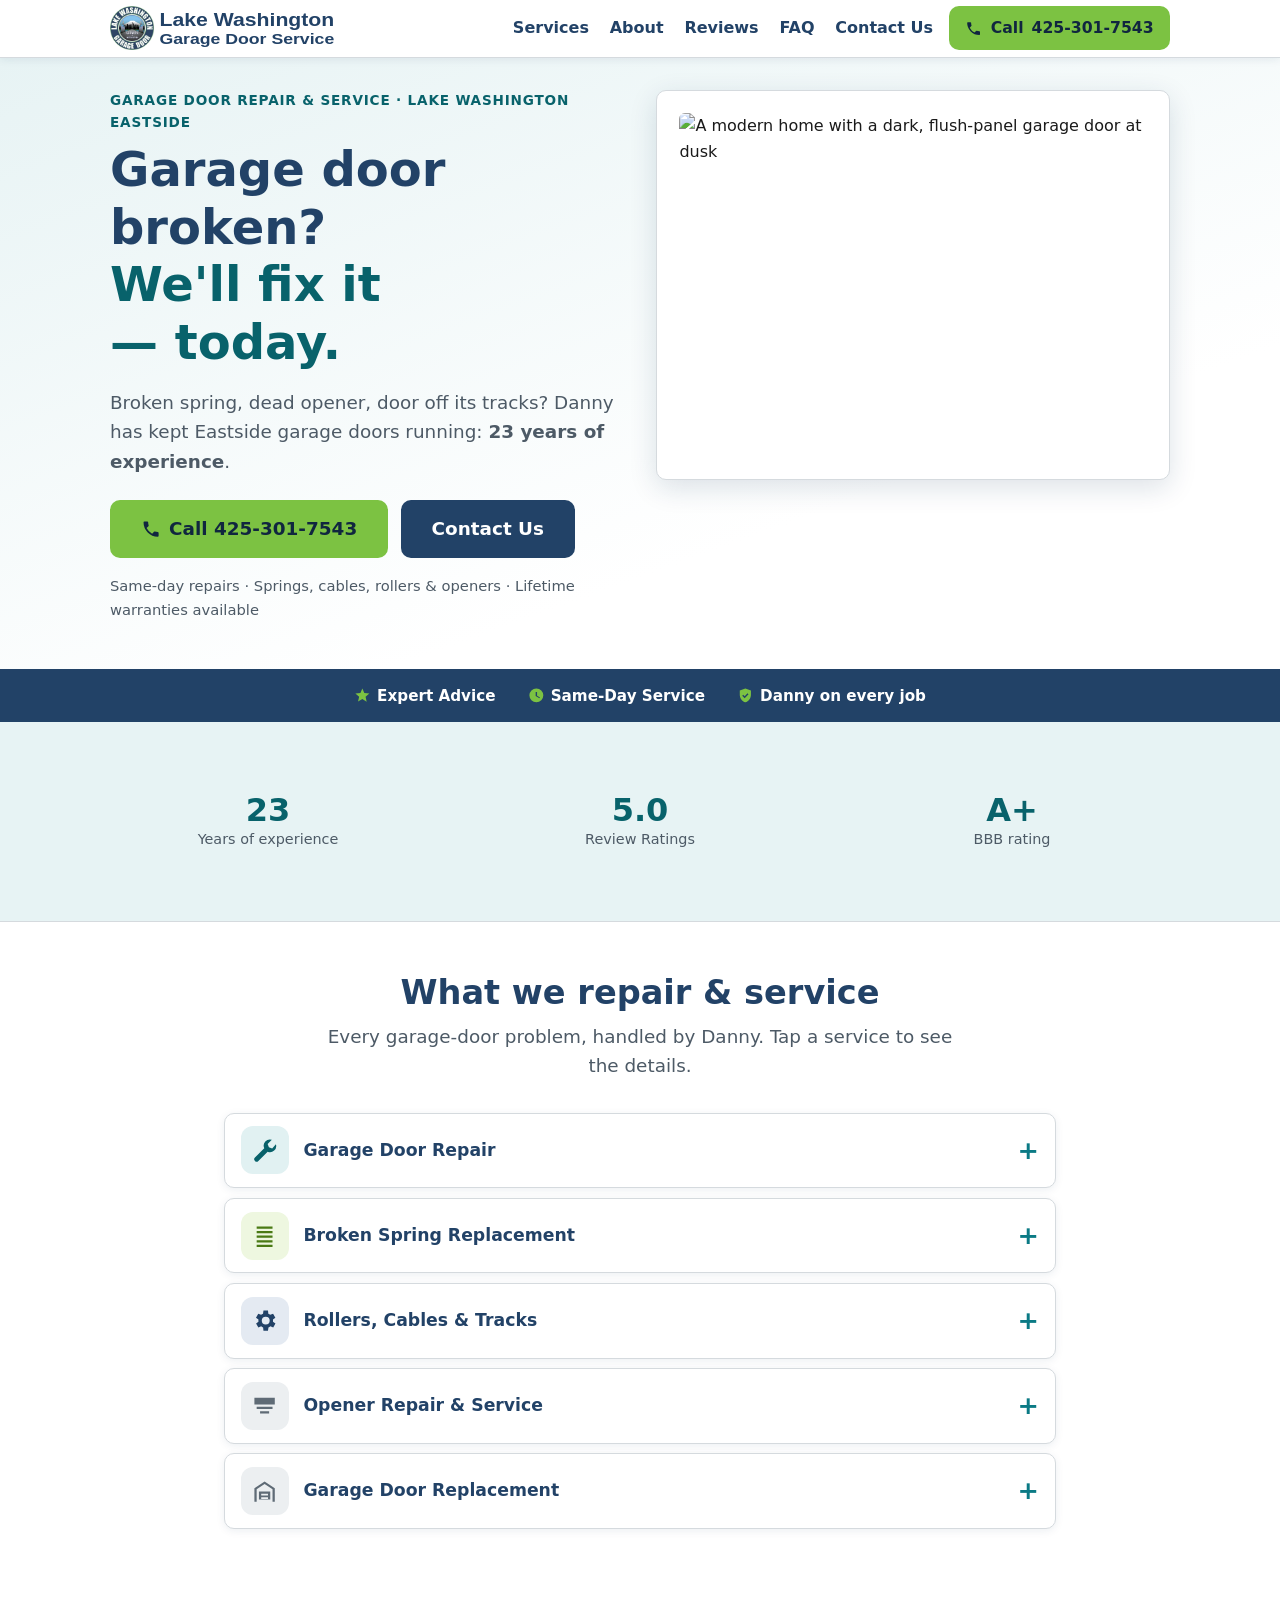
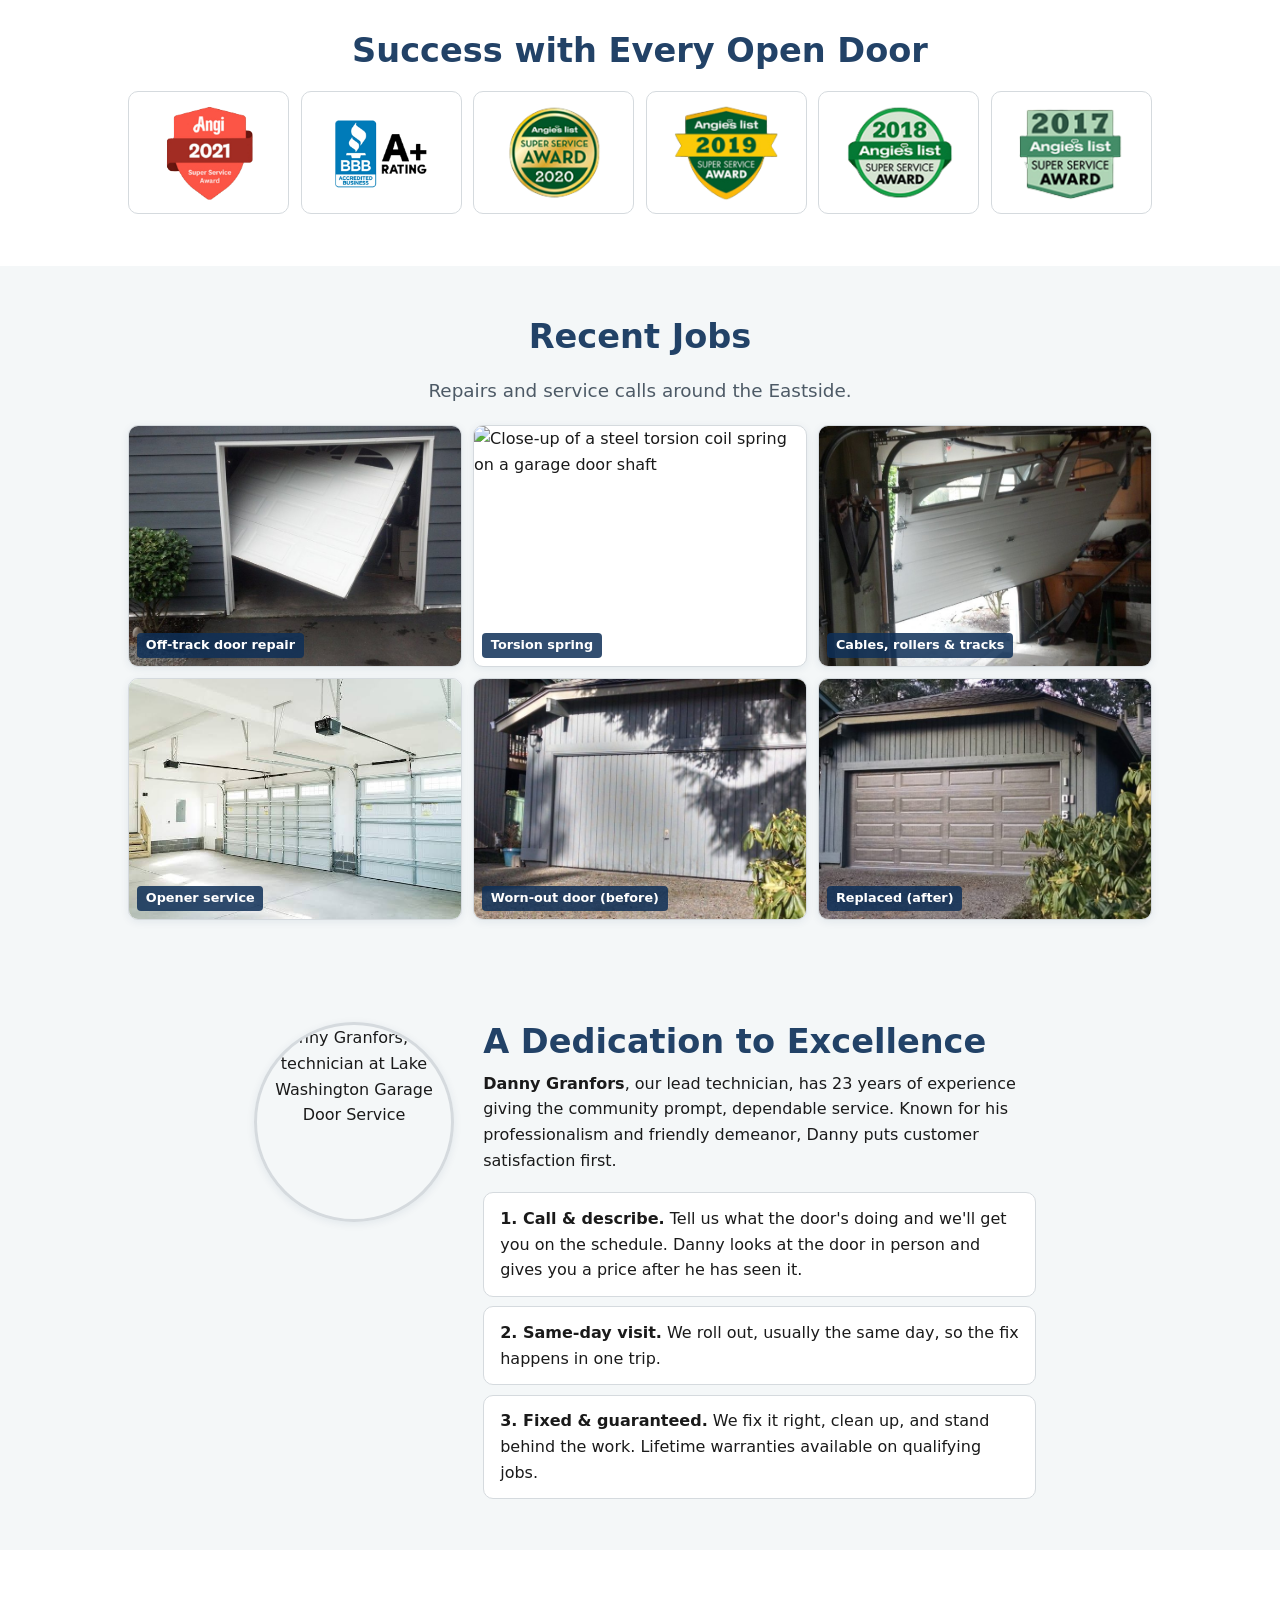
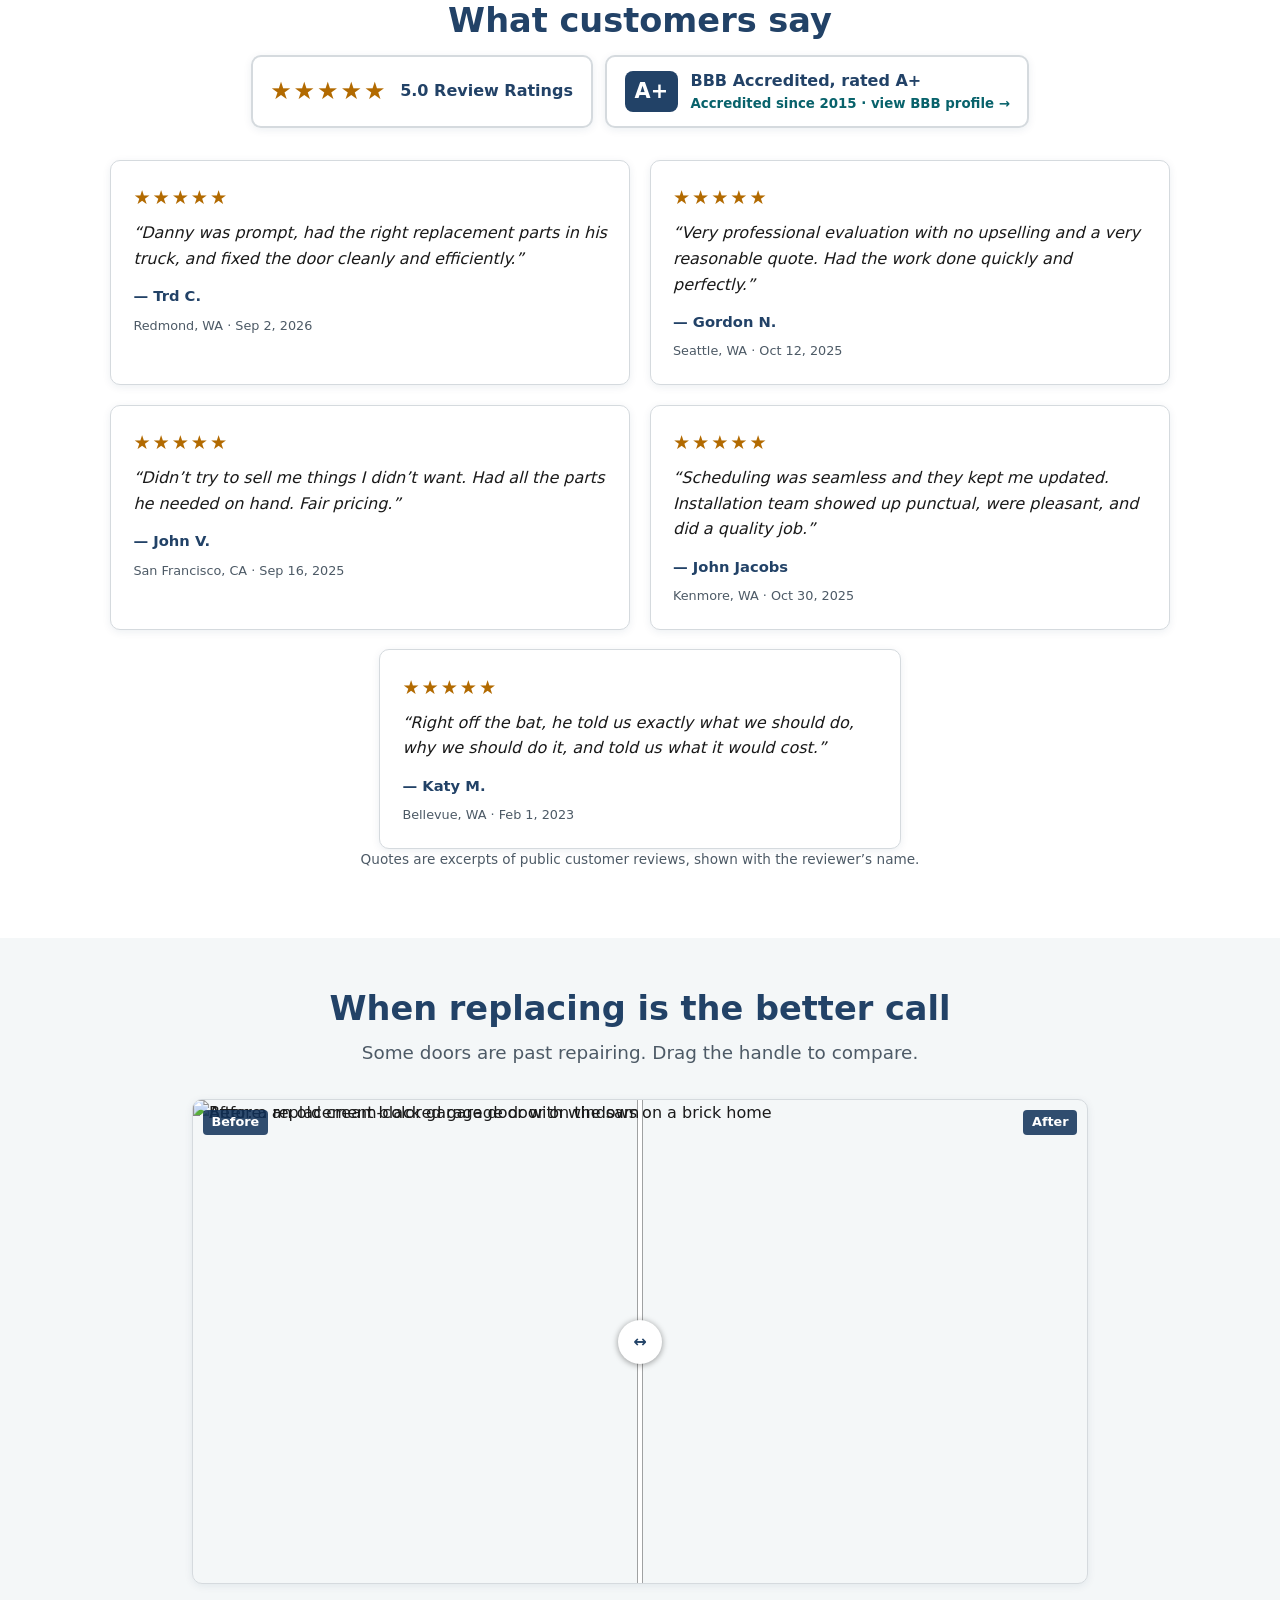
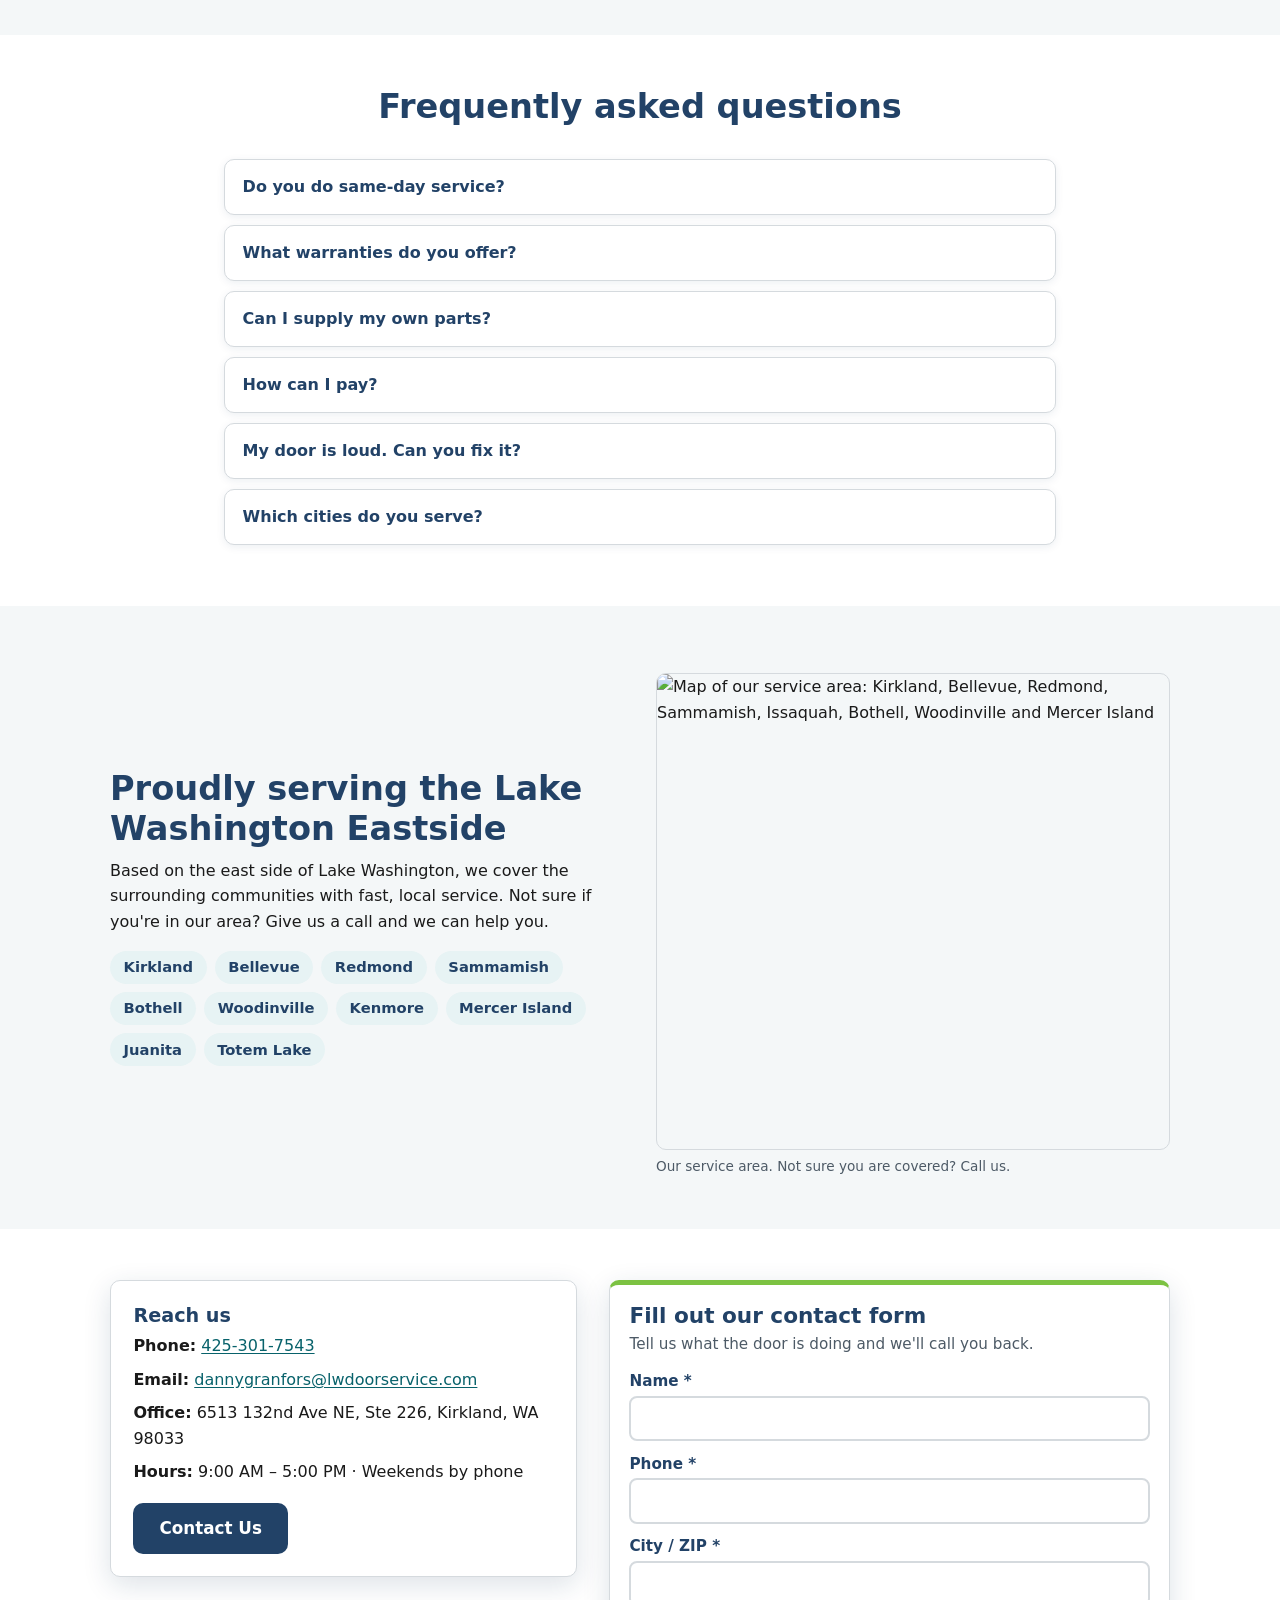
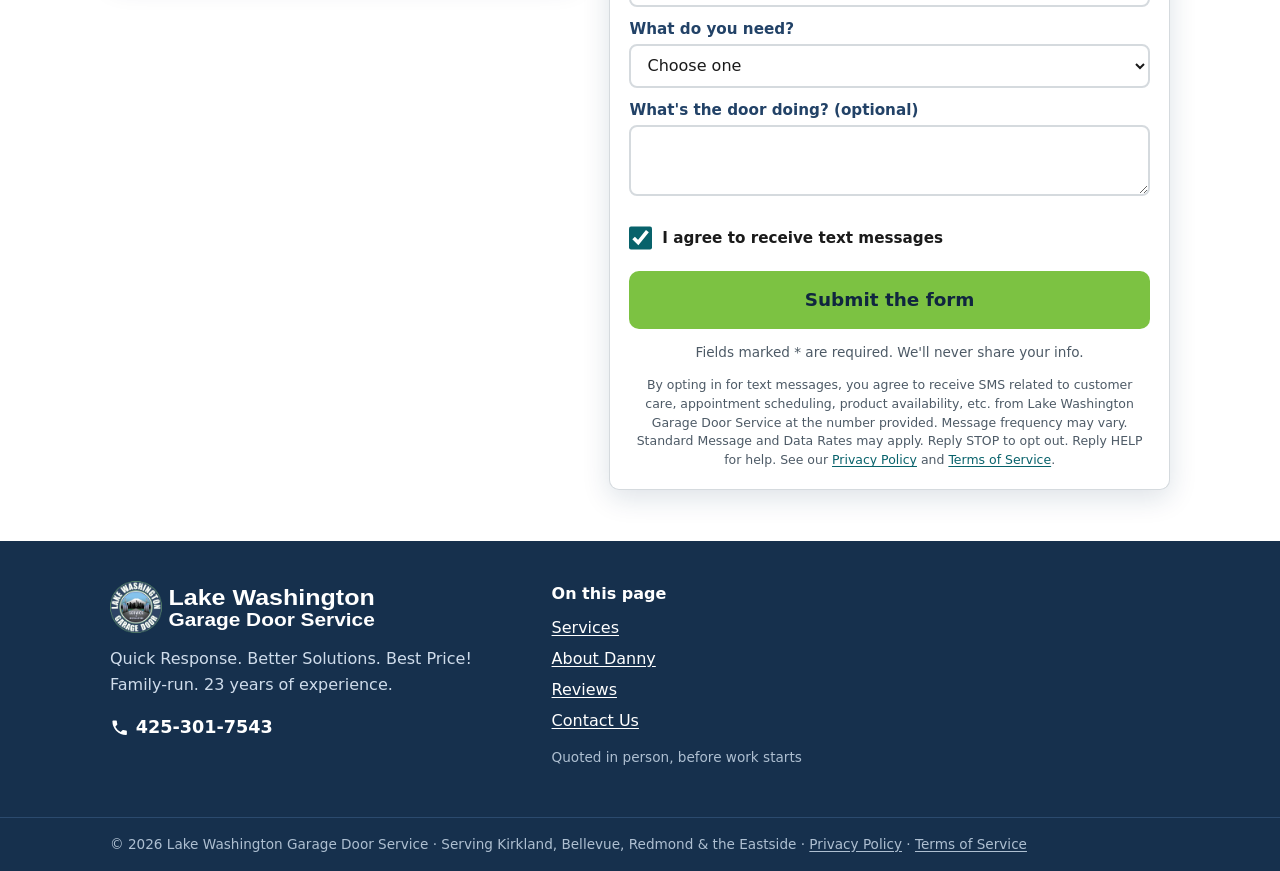
==== commit ebd52368: "v6: new Opener Repair & Service photo (ceiling openers, 678x452) Co-Authored-By: Claude Sonnet 5.5 <" ====
--- a/index.html
+++ b/index.html
@@ -126,7 +126,7 @@
       <details class="svc" id="svc-opener" style="--tint:#eceff1;--ic:#5f6b76">
         <summary><span class="svc-ic"><svg class="icon icon-lg" aria-hidden="true" focusable="false"><use href="icons.svg#opener"/></svg></span><span class="svc-t">Opener Repair &amp; Service</span></summary>
         <div class="svc-body">
-          <img src="images/svc-opener.jpg" alt="Garage door opener mounted on the ceiling above an open garage door" loading="lazy" width="800" height="534">
+          <img src="images/svc-opener.jpg" alt="Garage door opener mounted on the ceiling above an open garage door" loading="lazy" width="678" height="452">
           <p>From worn gears to a full replacement, we service all major opener brands. Upgrading? Newer belt-drive units are dramatically quieter and add smartphone control and battery backup for power outages.</p>
           <ul class="ticks"><li>Opener won't respond / runs then reverses</li><li>Quiet belt-drive upgrades with Wi-Fi &amp; battery backup</li><li>We install the highest quality openers on the market</li></ul>
         </div>
@@ -164,7 +164,7 @@
       <li><figure><img src="images/svc-repair-job.jpg" alt="A garage door that has come off its track, tilted in the opening" width="1280" height="850" loading="lazy"><figcaption>Off-track door repair</figcaption></figure></li>
       <li><figure><img src="images/svc-spring.jpg" alt="Close-up of a steel torsion coil spring on a garage door shaft" width="1280" height="720" loading="lazy"><figcaption>Torsion spring</figcaption></figure></li>
       <li><figure><img src="images/svc-tracks-job.jpg" alt="A garage door jammed off its track with the cables and roller hardware visible" width="1280" height="850" loading="lazy"><figcaption>Cables, rollers &amp; tracks</figcaption></figure></li>
-      <li><figure><img src="images/svc-opener.jpg" alt="Garage door opener mounted on the ceiling above an open garage door" width="800" height="534" loading="lazy"><figcaption>Opener service</figcaption></figure></li>
+      <li><figure><img src="images/svc-opener.jpg" alt="Garage door opener mounted on the ceiling above an open garage door" width="678" height="452" loading="lazy"><figcaption>Opener service</figcaption></figure></li>
       <li><figure><img src="images/jobs/job-2-before.jpg" alt="Before: an old wood garage door" width="900" height="506" loading="lazy"><figcaption>Worn-out door (before)</figcaption></figure></li>
       <li><figure><img src="images/jobs/job-2-after.jpg" alt="After: a replacement tan paneled garage door" width="900" height="506" loading="lazy"><figcaption>Replaced (after)</figcaption></figure></li>
     </ul>
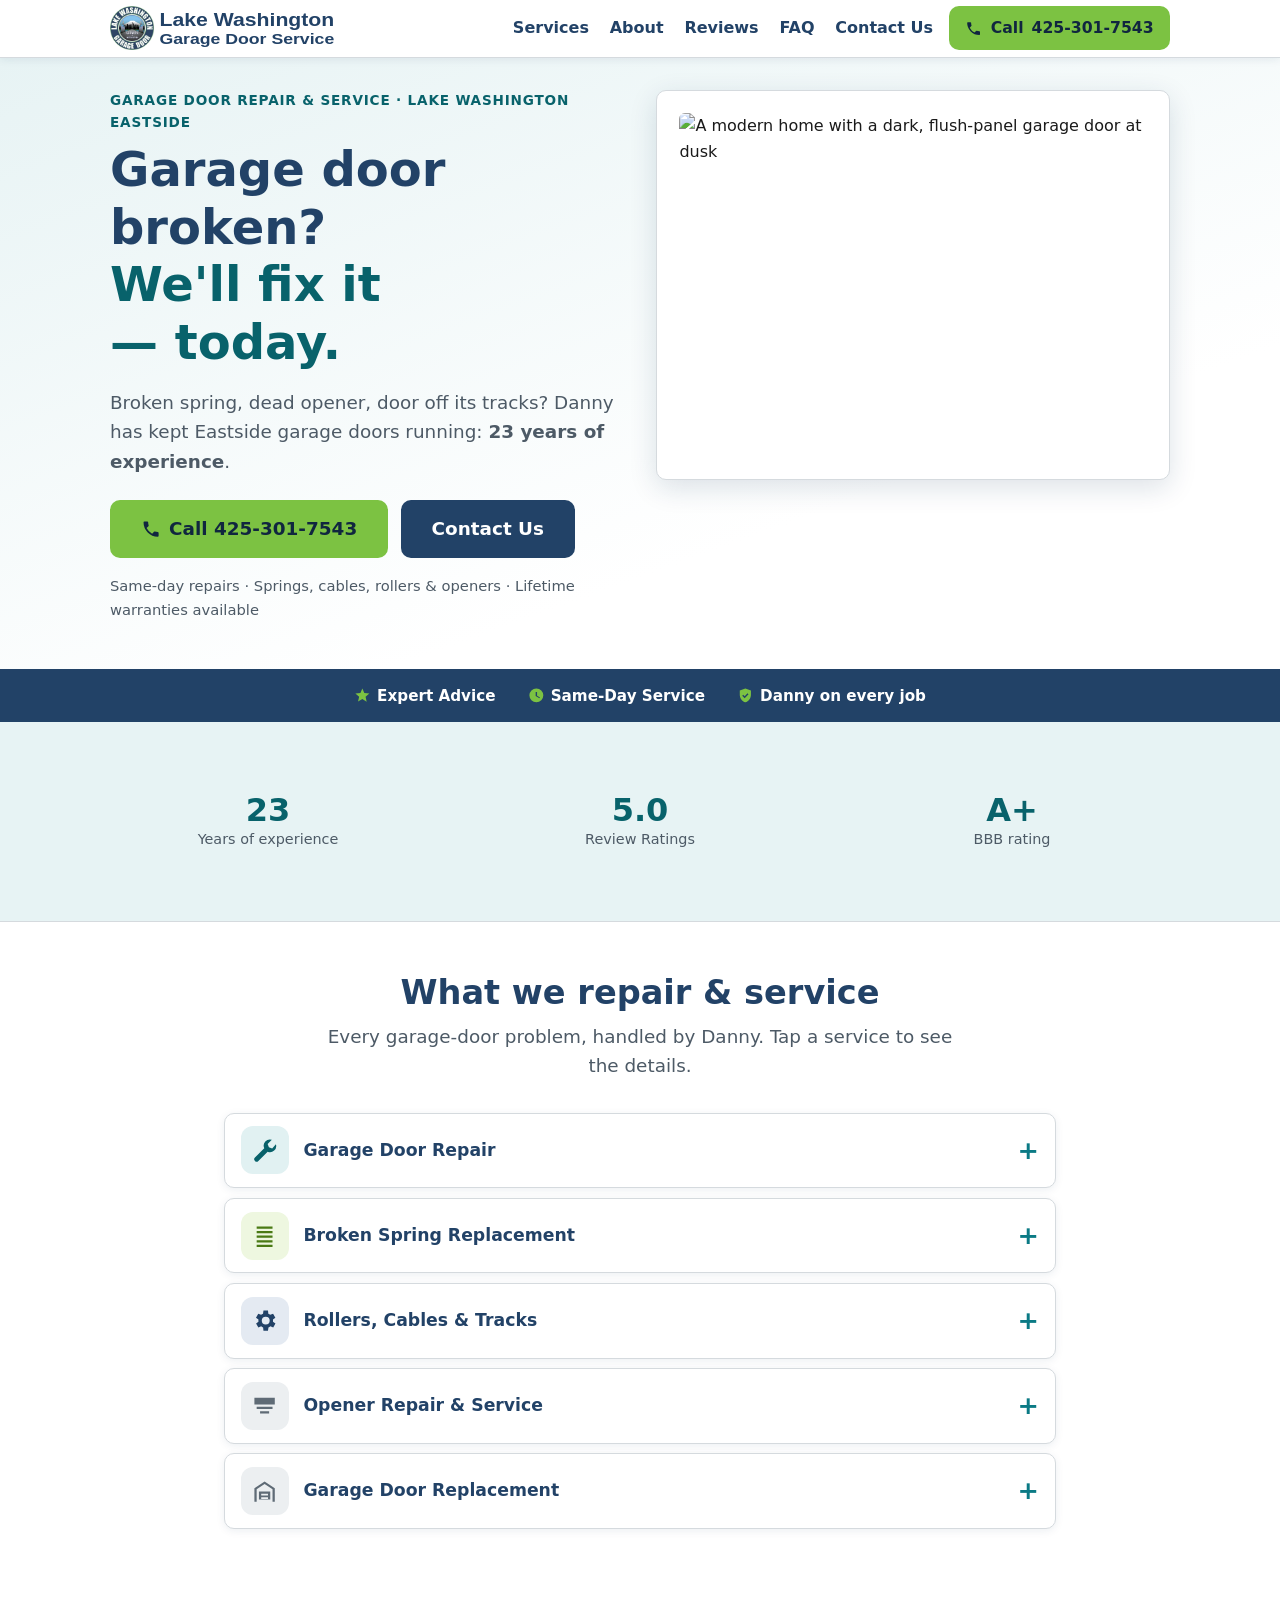
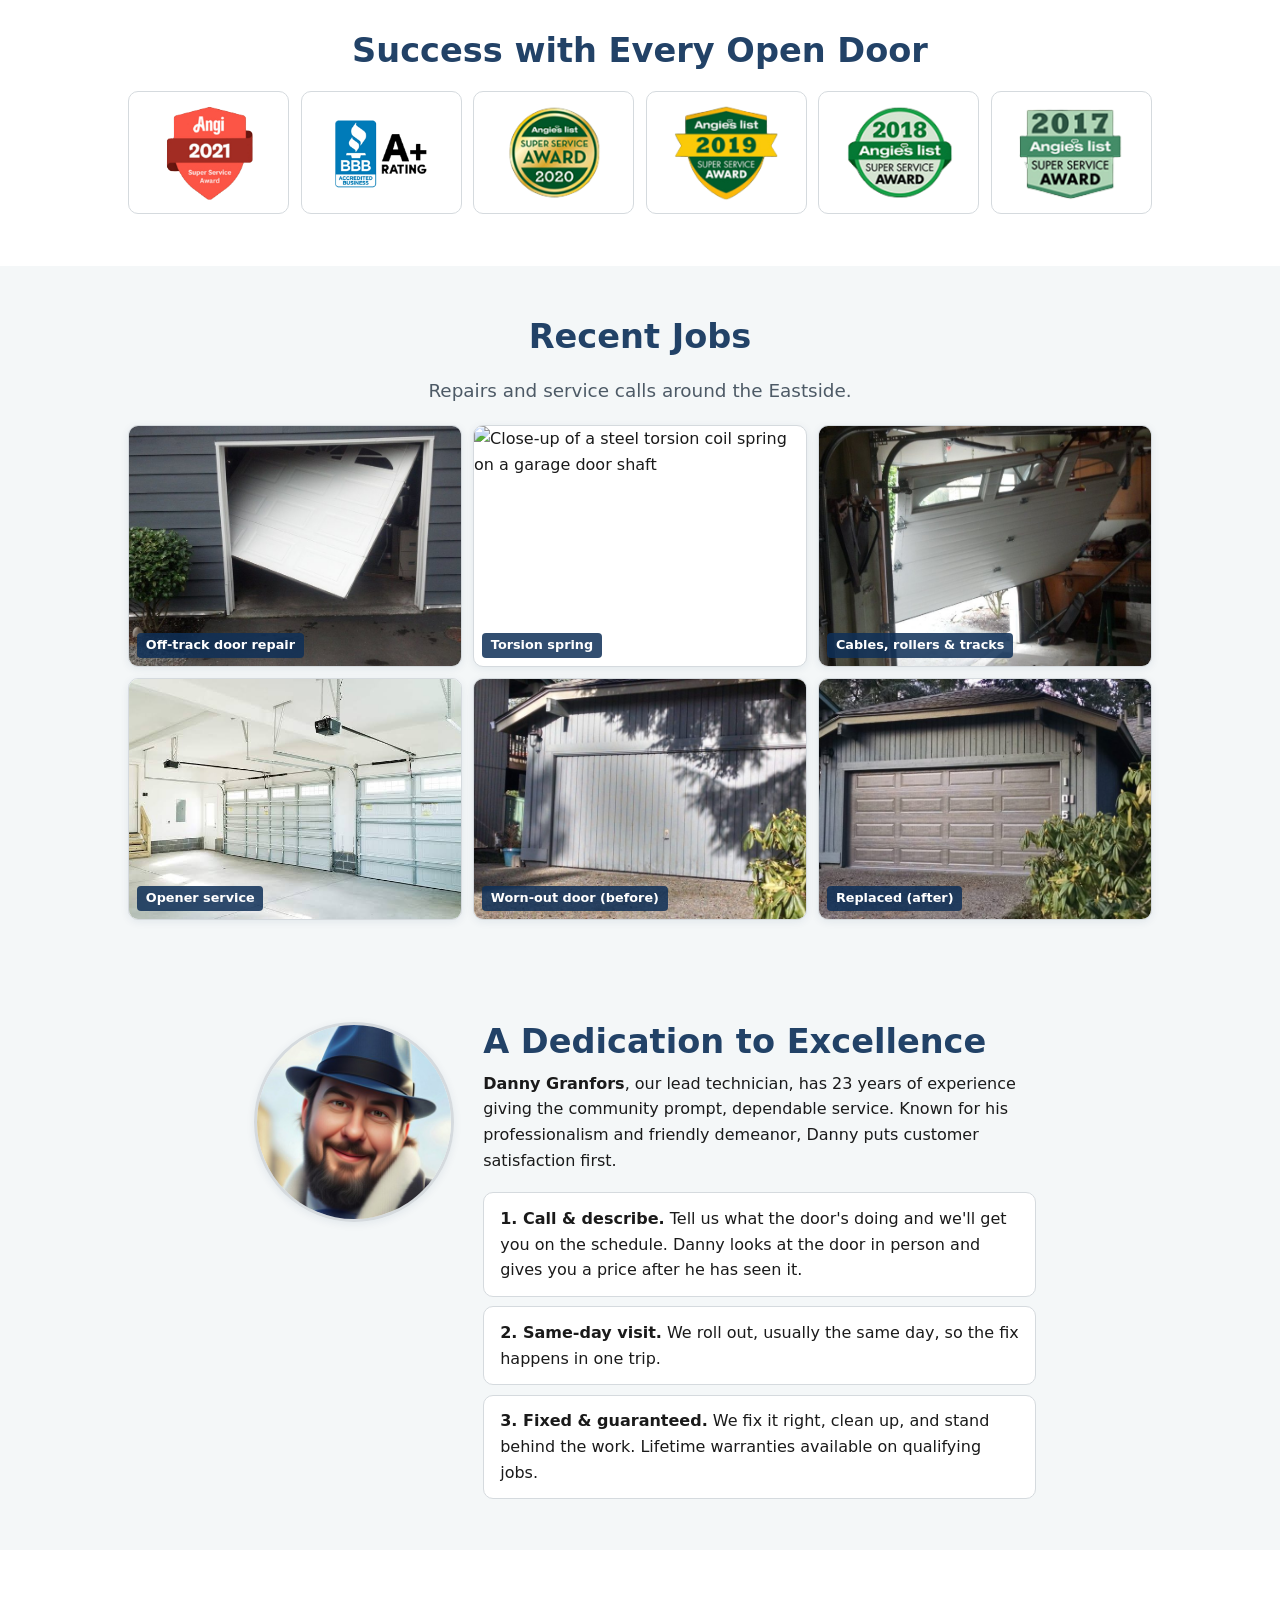
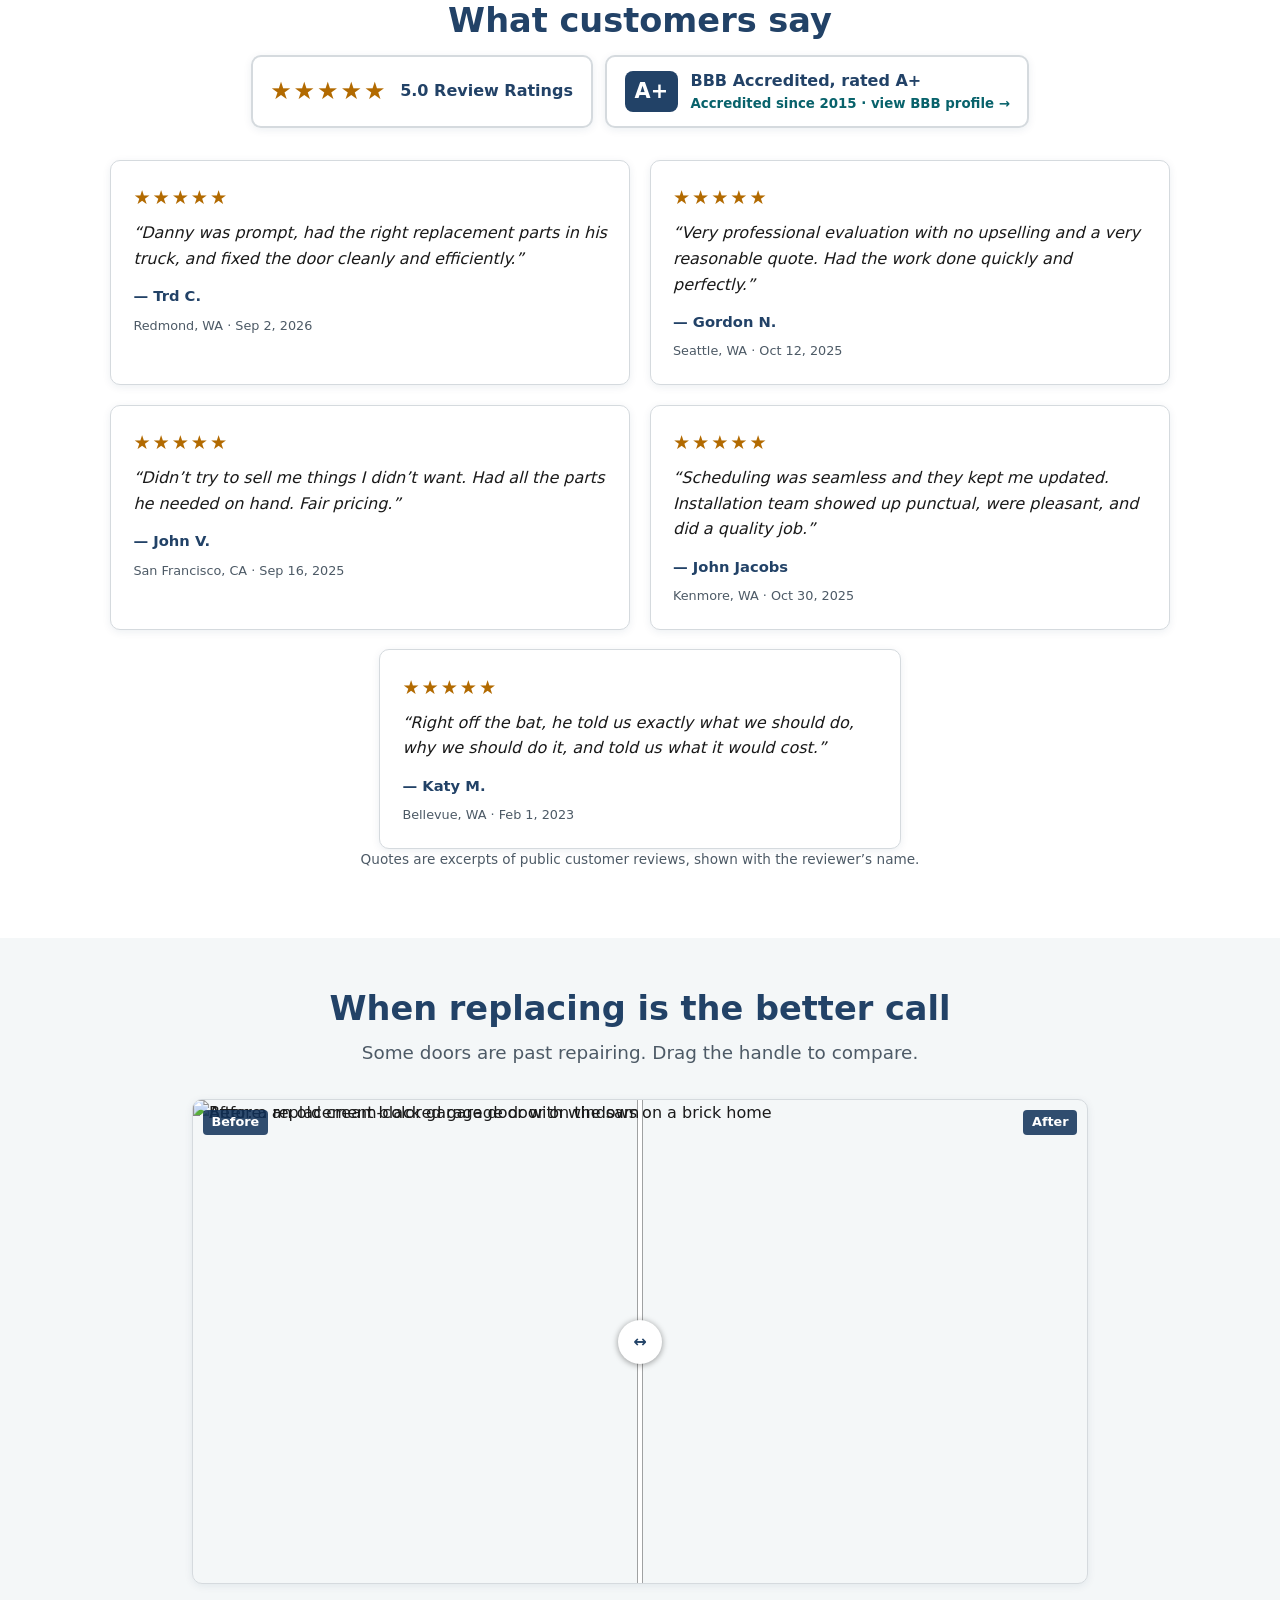
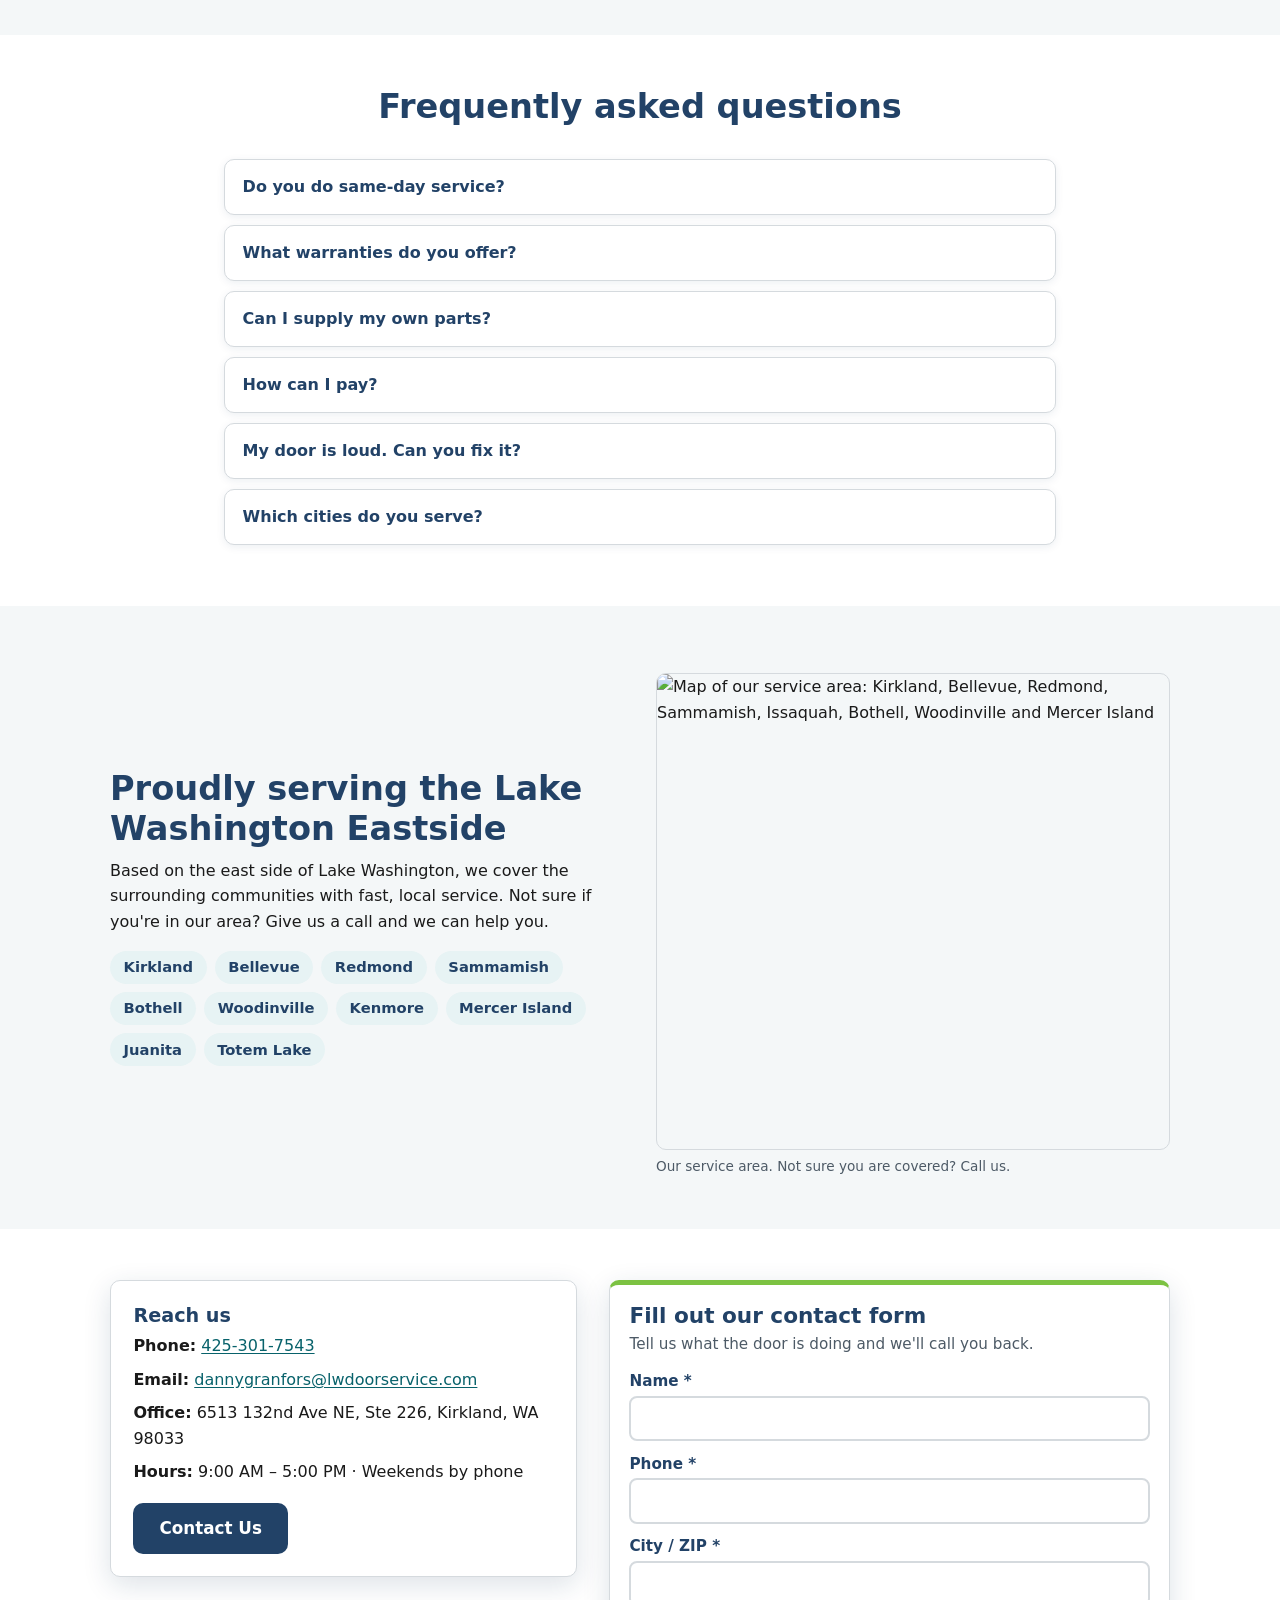
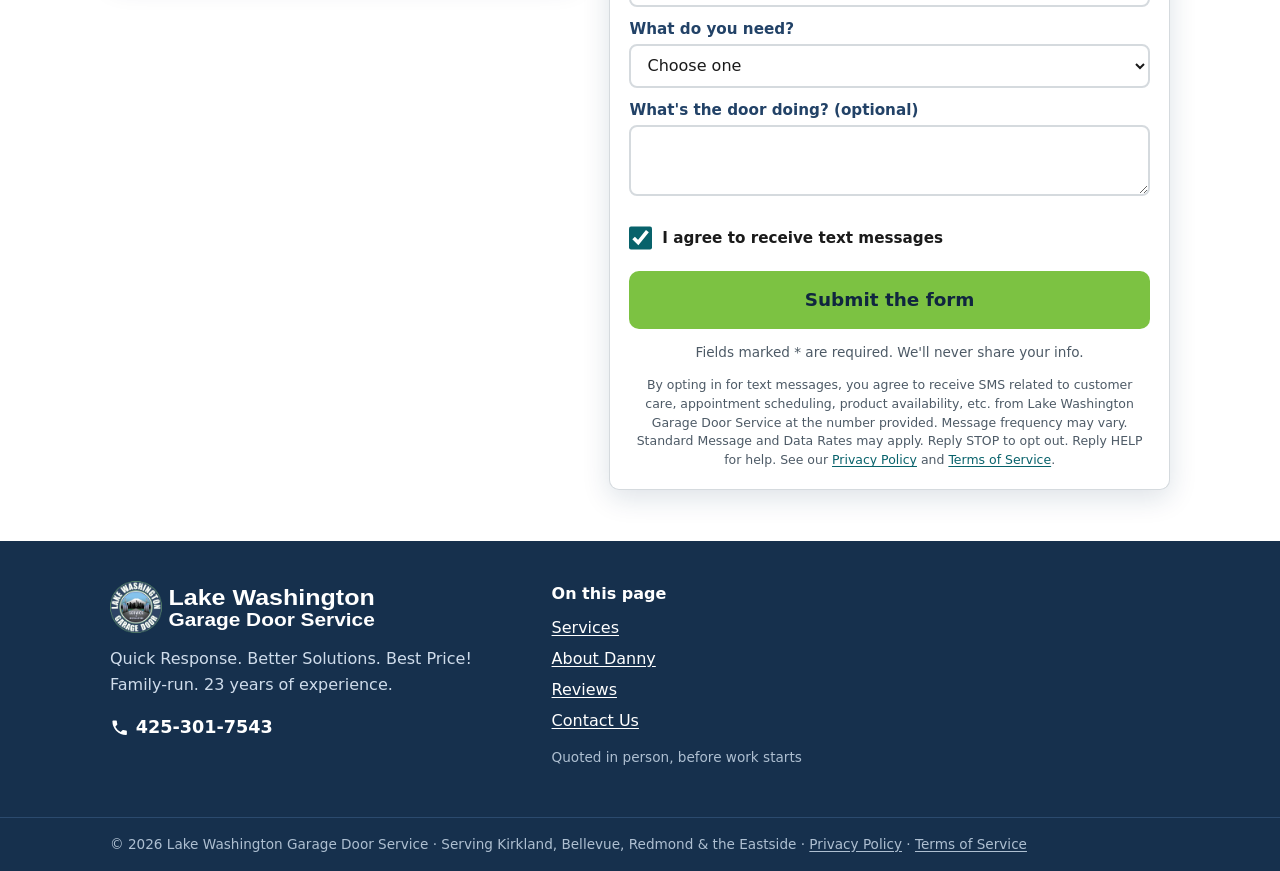
==== commit 2f3cf813: "v6: new Danny headshot; rollers/cables wording 'smart insurance'" ====
--- a/index.html
+++ b/index.html
@@ -119,7 +119,7 @@
         <summary><span class="svc-ic"><svg class="icon icon-lg" aria-hidden="true" focusable="false"><use href="icons.svg#gear"/></svg></span><span class="svc-t">Rollers, Cables &amp; Tracks</span></summary>
         <div class="svc-body">
           <img src="images/svc-tracks-job.jpg" alt="A garage door jammed off its track with the cables and roller hardware visible" loading="lazy" width="1280" height="850">
-          <p>The small parts do the quiet work. Worn nylon rollers get noisy, frayed lift cables are a safety risk, and dented tracks make a door bind. Replacing them early is cheap insurance against a door that fails completely.</p>
+          <p>The small parts do the quiet work. Worn nylon rollers get noisy, frayed lift cables are a safety risk, and dented tracks make a door bind. Replacing them early is smart insurance against a door that fails completely.</p>
           <ul class="ticks"><li>Quiet nylon roller upgrades</li><li>Frayed or snapped cable replacement</li><li>Track straightening &amp; realignment</li><li>Hinge &amp; bracket replacement</li></ul>
         </div>
       </details>
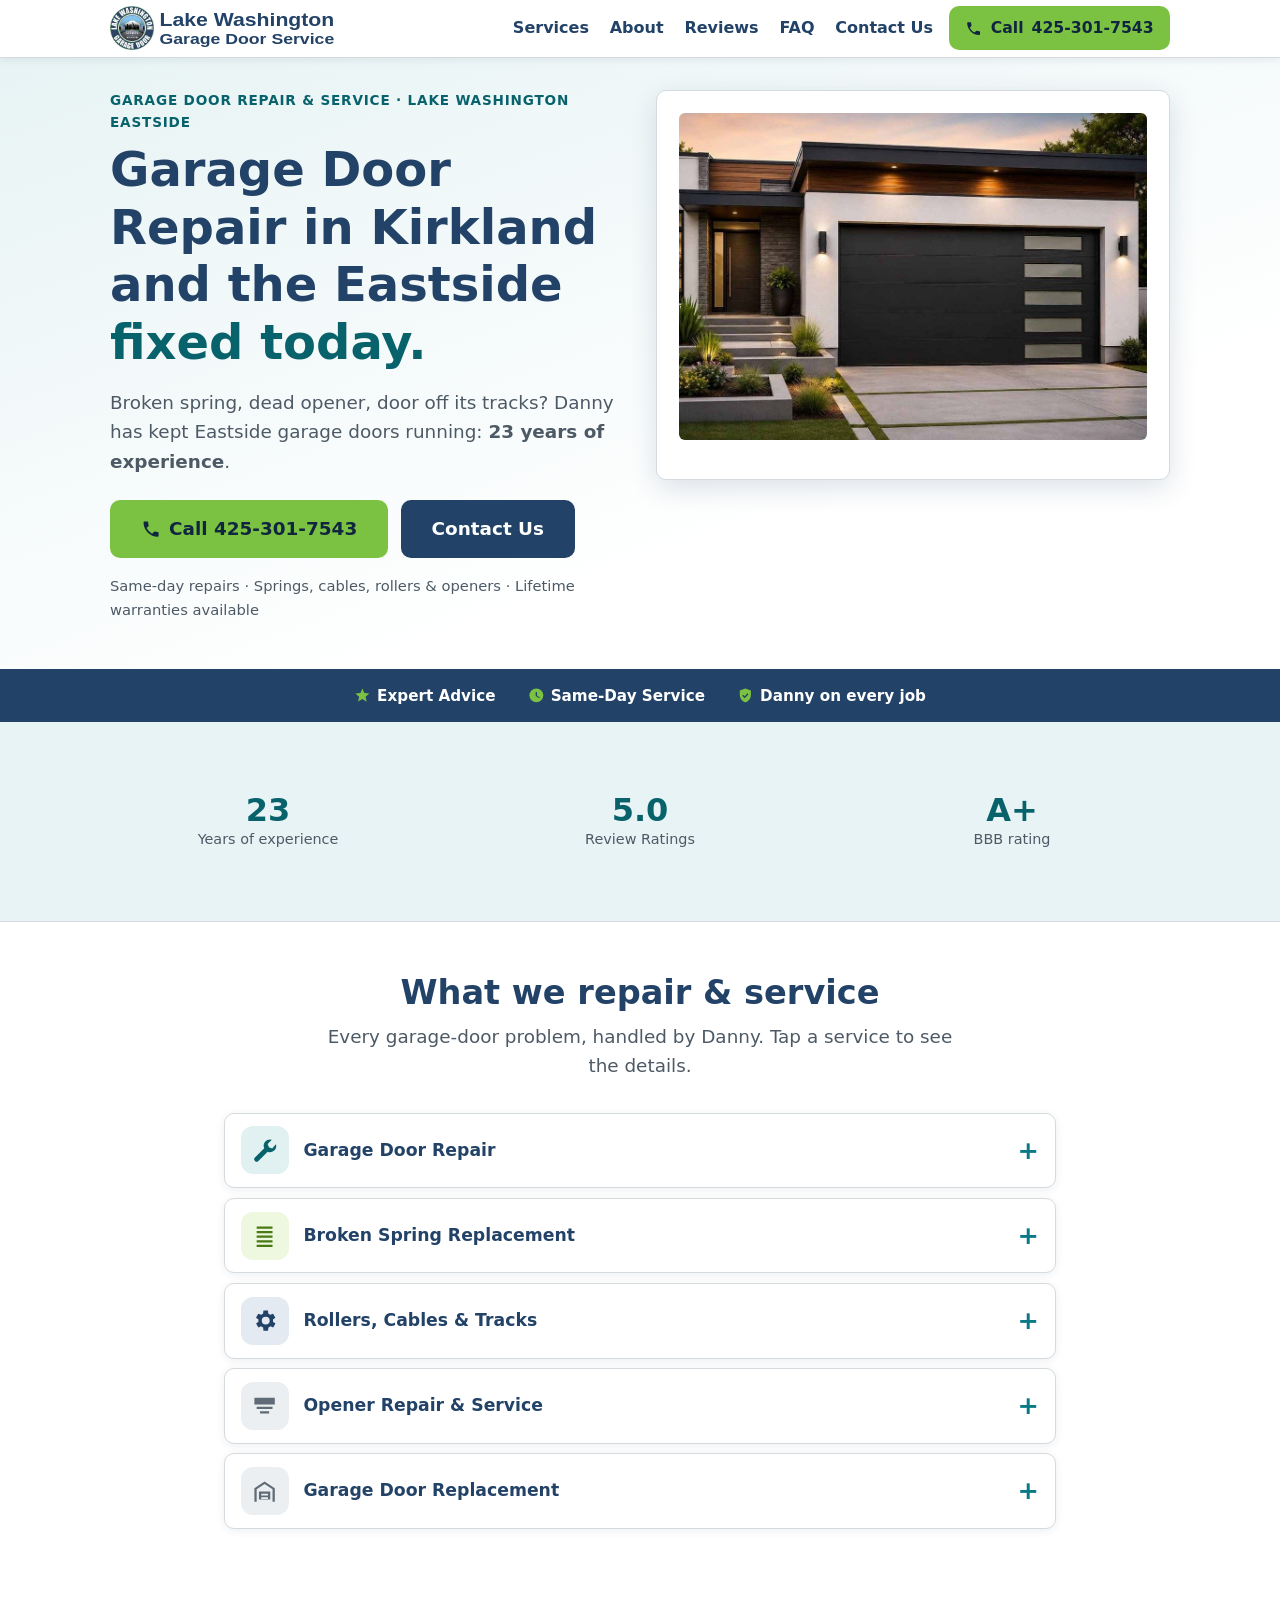
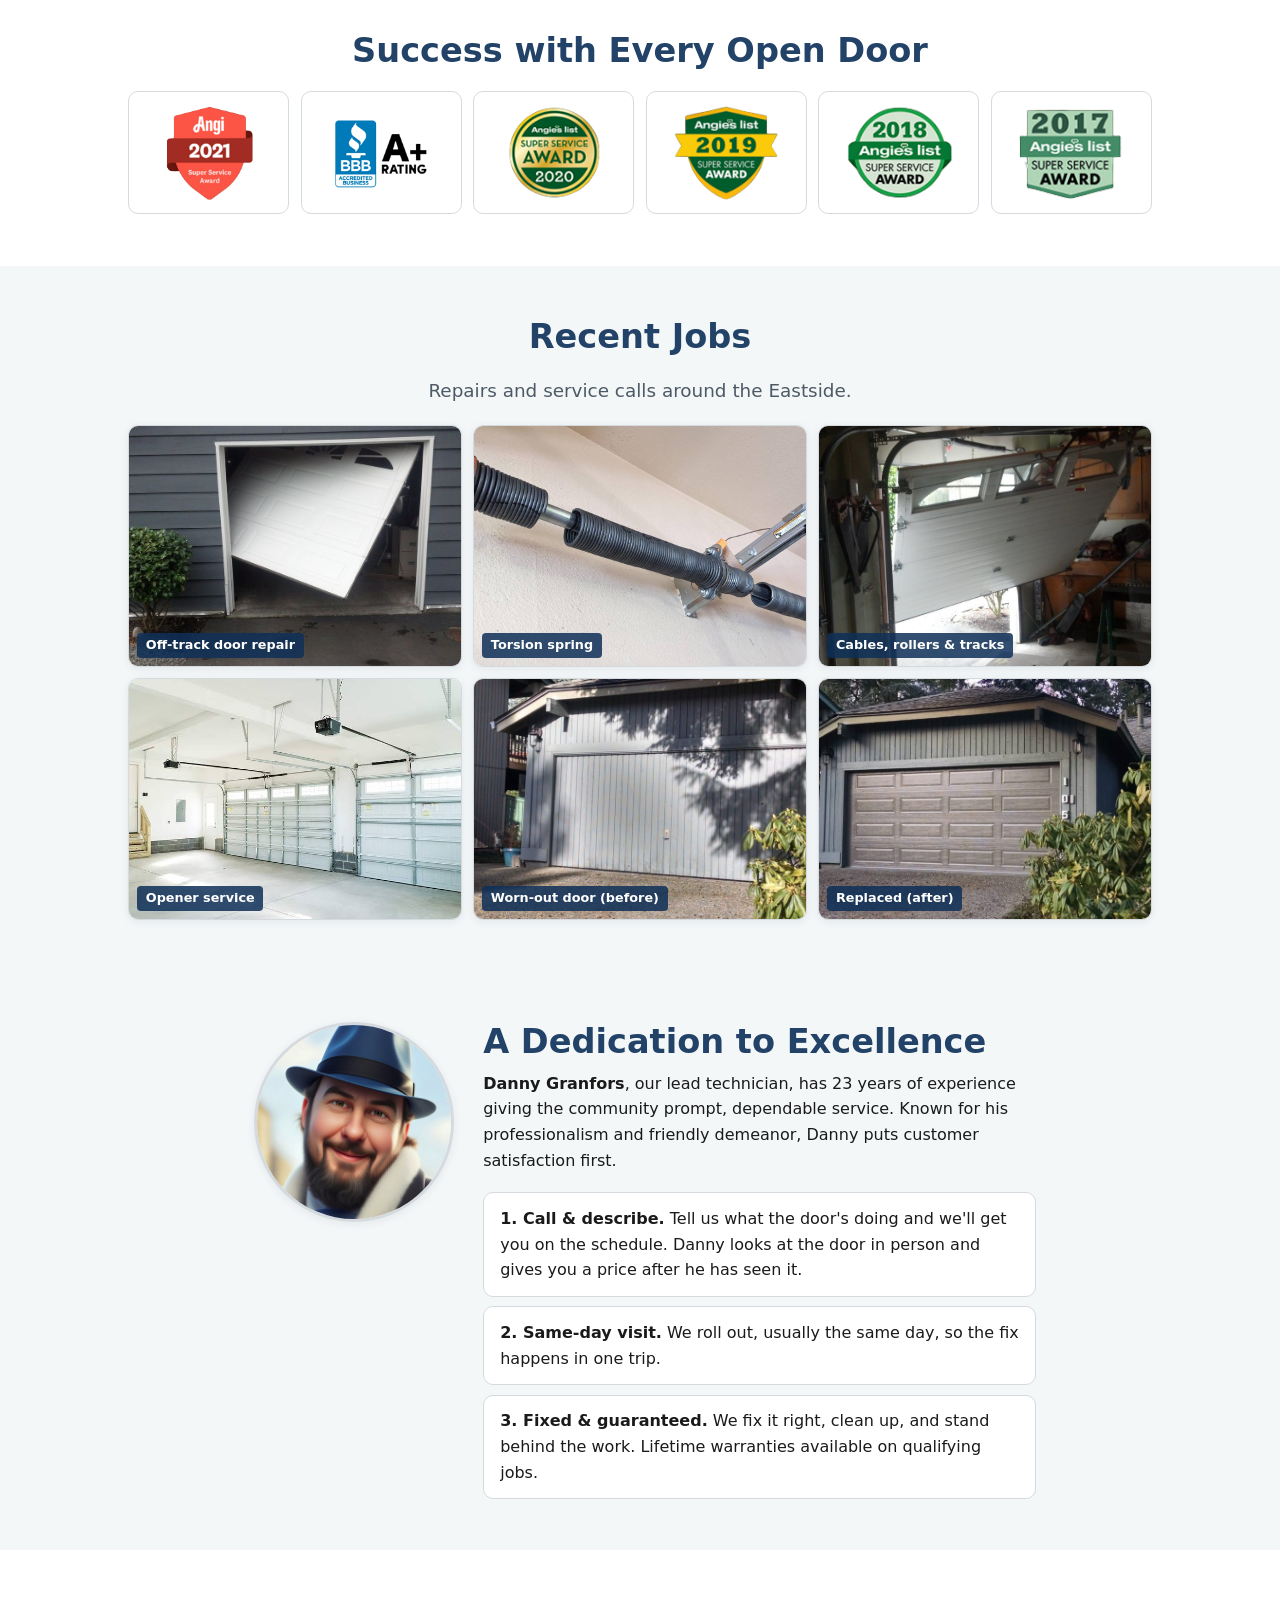
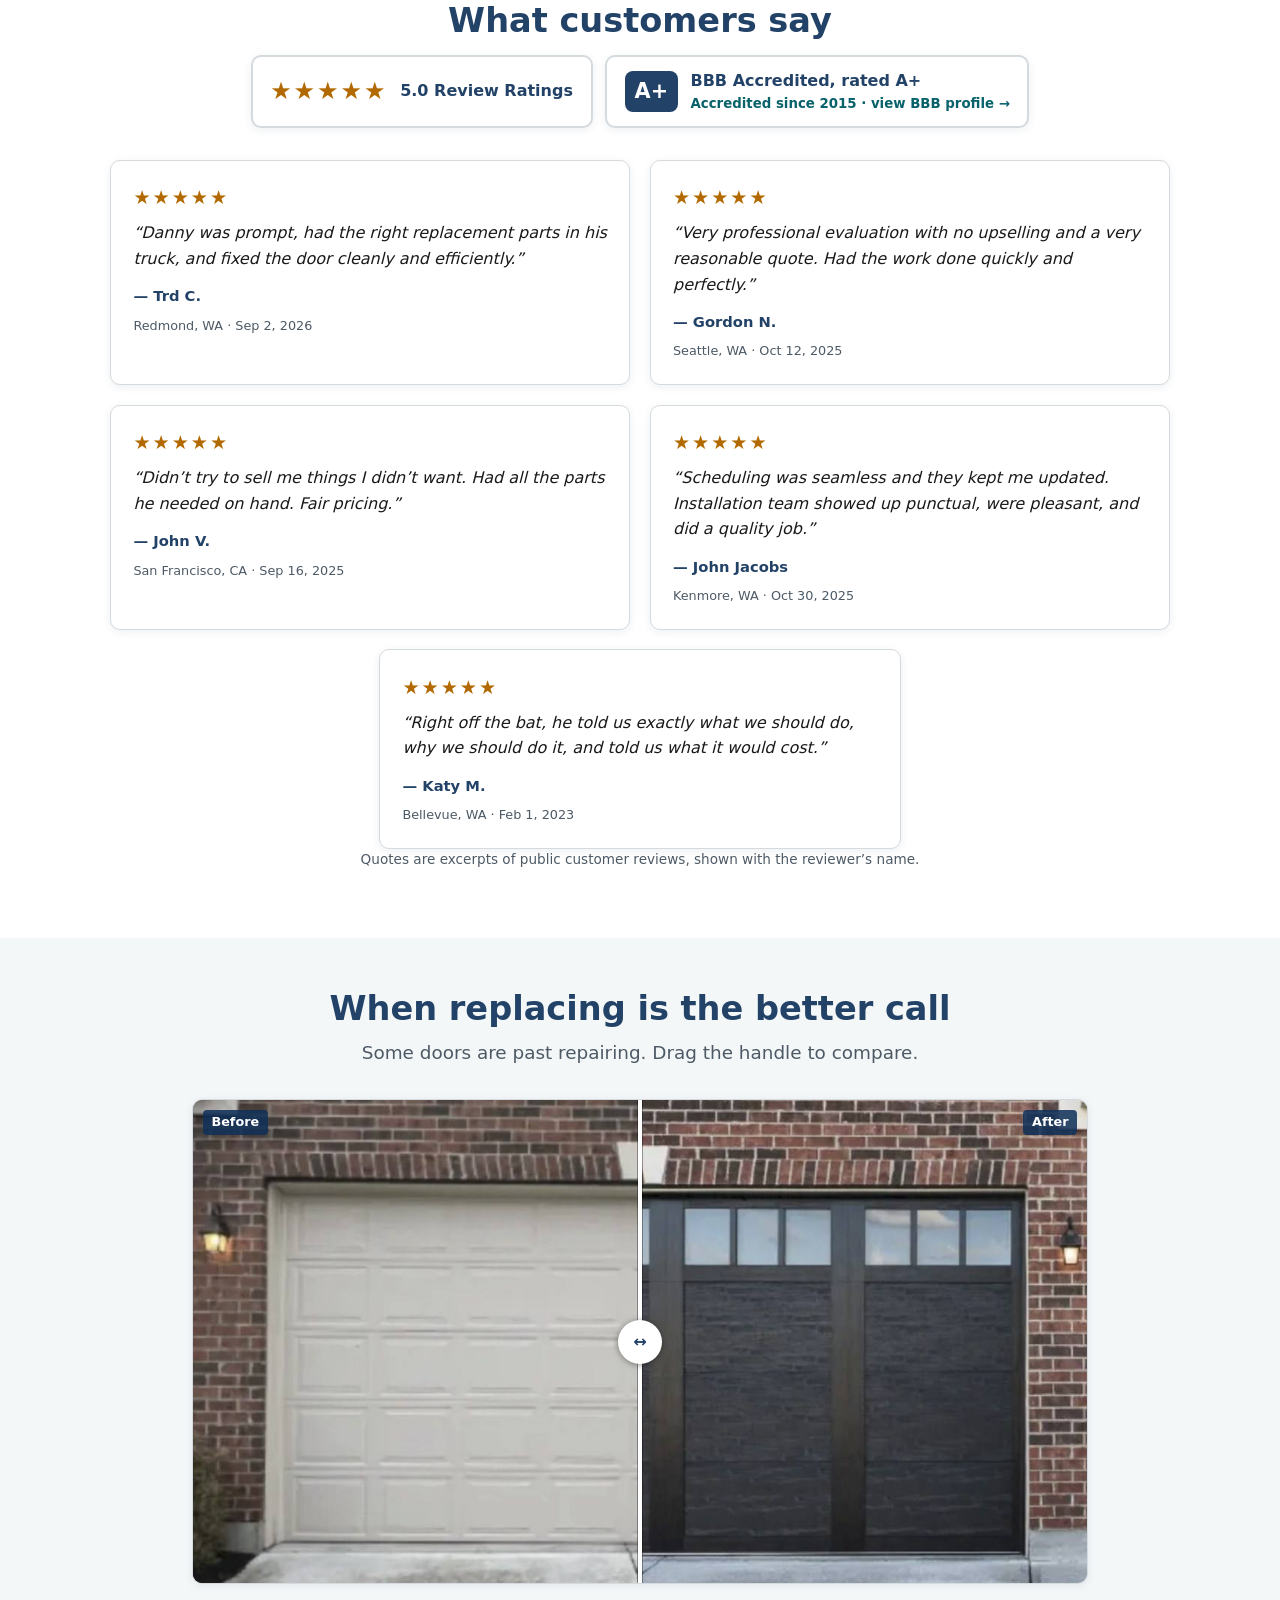
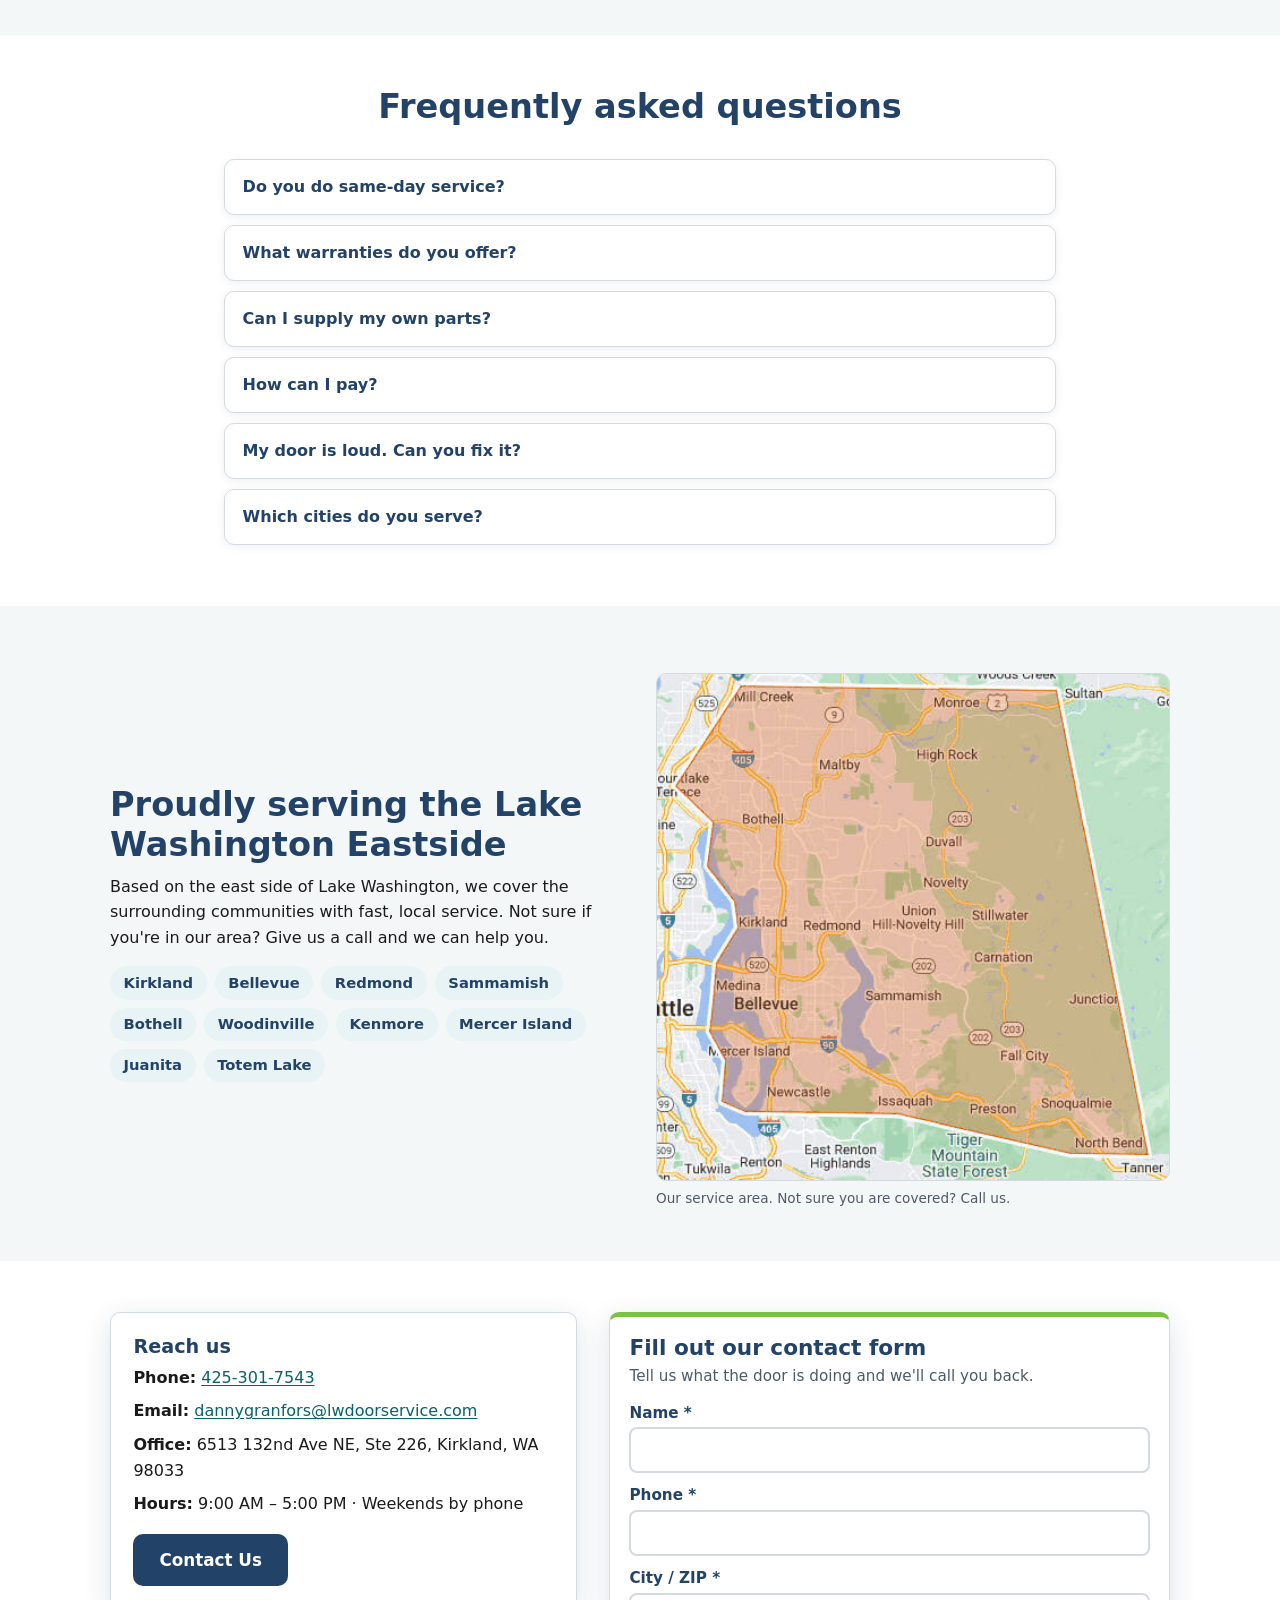
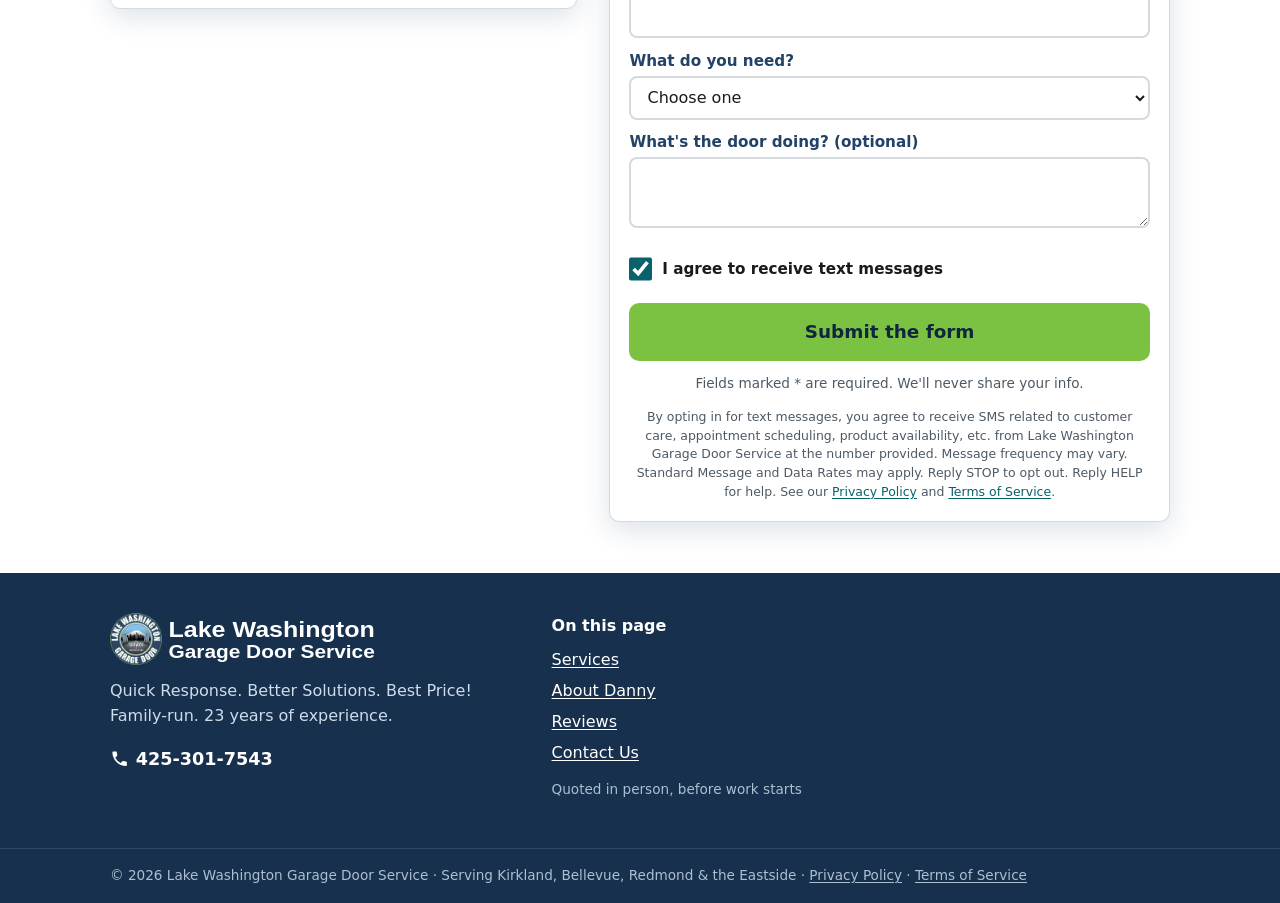
==== commit 940143a5: "v7 SEO pass: Kirkland title and H1, link-preview + Twitter tags, fuller local schema, hero preload, " ====
--- a/index.html
+++ b/index.html
@@ -3,18 +3,27 @@
 <head>
 <meta charset="utf-8">
 <meta name="viewport" content="width=device-width, initial-scale=1">
-<title>Garage Door Repair &amp; Service — Eastside WA | Lake Washington Garage Door Service</title>
+<title>Garage Door Repair Kirkland WA | Lake Washington Garage Door</title>
 <meta name="description" content="Same-day garage door repair, broken spring replacement, opener service, rollers, cables and tracks across the Lake Washington Eastside. 23 years of experience. Call 425-301-7543.">
-<link rel="canonical" href="https://lwdoorservice.com/">
+<link rel="canonical" href="https://www.lwdoorservice.com/">
 <meta property="og:type" content="website">
 <meta property="og:site_name" content="Lake Washington Garage Door Service">
-<meta property="og:title" content="Garage Door Repair &amp; Service — Eastside WA | Lake Washington Garage Door Service">
+<meta property="og:title" content="Garage Door Repair Kirkland WA | Lake Washington Garage Door">
 <meta property="og:description" content="Same-day garage door repair, broken spring replacement, opener service, rollers, cables and tracks across the Lake Washington Eastside. 23 years of experience. Call 425-301-7543.">
-<meta property="og:url" content="https://lwdoorservice.com/">
+<meta property="og:url" content="https://www.lwdoorservice.com/">
+<meta property="og:image" content="https://www.lwdoorservice.com/images/og-image.jpg">
+<meta property="og:image:width" content="1200">
+<meta property="og:image:height" content="630">
+<meta property="og:image:alt" content="Lake Washington Garage Door Service: garage door repair in Kirkland and the Eastside">
+<meta name="twitter:card" content="summary_large_image">
+<meta name="twitter:title" content="Garage Door Repair Kirkland WA | Lake Washington Garage Door">
+<meta name="twitter:description" content="Same-day garage door repair, broken spring replacement, opener service, rollers, cables and tracks across the Lake Washington Eastside. 23 years of experience. Call 425-301-7543.">
+<meta name="twitter:image" content="https://www.lwdoorservice.com/images/og-image.jpg">
 <meta name="theme-color" content="#224267">
 <link rel="icon" href="favicon.ico" sizes="any">
 <link rel="icon" href="favicon.png" type="image/png" sizes="64x64">
 <link rel="apple-touch-icon" href="apple-touch-icon.png">
+<link rel="preload" as="image" href="images/hero.jpg" fetchpriority="high">
 <link rel="stylesheet" href="styles.css">
 <link rel="stylesheet" href="print.css" media="print">
 <script type="application/ld+json">
@@ -24,8 +33,11 @@
   "name": "Lake Washington Garage Door Service",
   "telephone": "+14253017543",
   "email": "dannygranfors@lwdoorservice.com",
-  "url": "https://lwdoorservice.com/",
-  "image": "https://lwdoorservice.com/logos/badge.png",
+  "url": "https://www.lwdoorservice.com/",
+  "image": "https://www.lwdoorservice.com/logos/badge.png",
+  "logo": "https://www.lwdoorservice.com/logos/badge.png",
+  "address": {"@type":"PostalAddress","streetAddress":"6513 132nd Ave NE, Ste 226","addressLocality":"Kirkland","addressRegion":"WA","postalCode":"98033","addressCountry":"US"},
+  "openingHoursSpecification": [{"@type":"OpeningHoursSpecification","dayOfWeek":["Monday","Tuesday","Wednesday","Thursday","Friday"],"opens":"09:00","closes":"17:00"}],
   "priceRange": "$$",
   "slogan": "Quick Response. Better Solutions. Best Price!",
   "description": "Garage door repair and service on the Lake Washington Eastside: broken springs, cables, rollers, tracks, openers.",
@@ -58,7 +70,7 @@
   <div class="wrap hero-grid" id="hero-grid">
     <div class="hero-text">
       <p class="eyebrow">Garage door repair &amp; service · Lake Washington Eastside</p>
-      <h1>Garage door broken? <span>We'll fix it — today.</span></h1>
+      <h1>Garage Door Repair in Kirkland and the Eastside <span>fixed today.</span></h1>
       <p class="lead">Broken spring, dead opener, door off its tracks? Danny has kept Eastside garage doors running: <strong>23 years of experience</strong>.</p>
       <div class="hero-cta">
         <a class="btn btn-call btn-lg" href="tel:+14253017543"><svg class="icon" aria-hidden="true" focusable="false"><use href="icons.svg#phone"/></svg> Call 425-301-7543</a>
@@ -273,7 +285,7 @@
       <ul class="area-list"><li>Kirkland</li><li>Bellevue</li><li>Redmond</li><li>Sammamish</li><li>Bothell</li><li>Woodinville</li><li>Kenmore</li><li>Mercer Island</li><li>Juanita</li><li>Totem Lake</li></ul>
     </div>
     <div class="area-maps">
-        <figure class="area-map"><img src="images/service-area.png" alt="Map of our service area: Kirkland, Bellevue, Redmond, Sammamish, Issaquah, Bothell, Woodinville and Mercer Island" loading="lazy" width="452" height="419"><figcaption class="fine">Our service area. Not sure you are covered? Call us.</figcaption></figure>
+        <figure class="area-map"><img src="images/service-area.png" alt="Map of our service area: Kirkland, Bellevue, Redmond, Sammamish, Issaquah, Bothell, Woodinville and Mercer Island" loading="lazy" width="452" height="447"><figcaption class="fine">Our service area. Not sure you are covered? Call us.</figcaption></figure>
     </div>
   </div>
 </section>
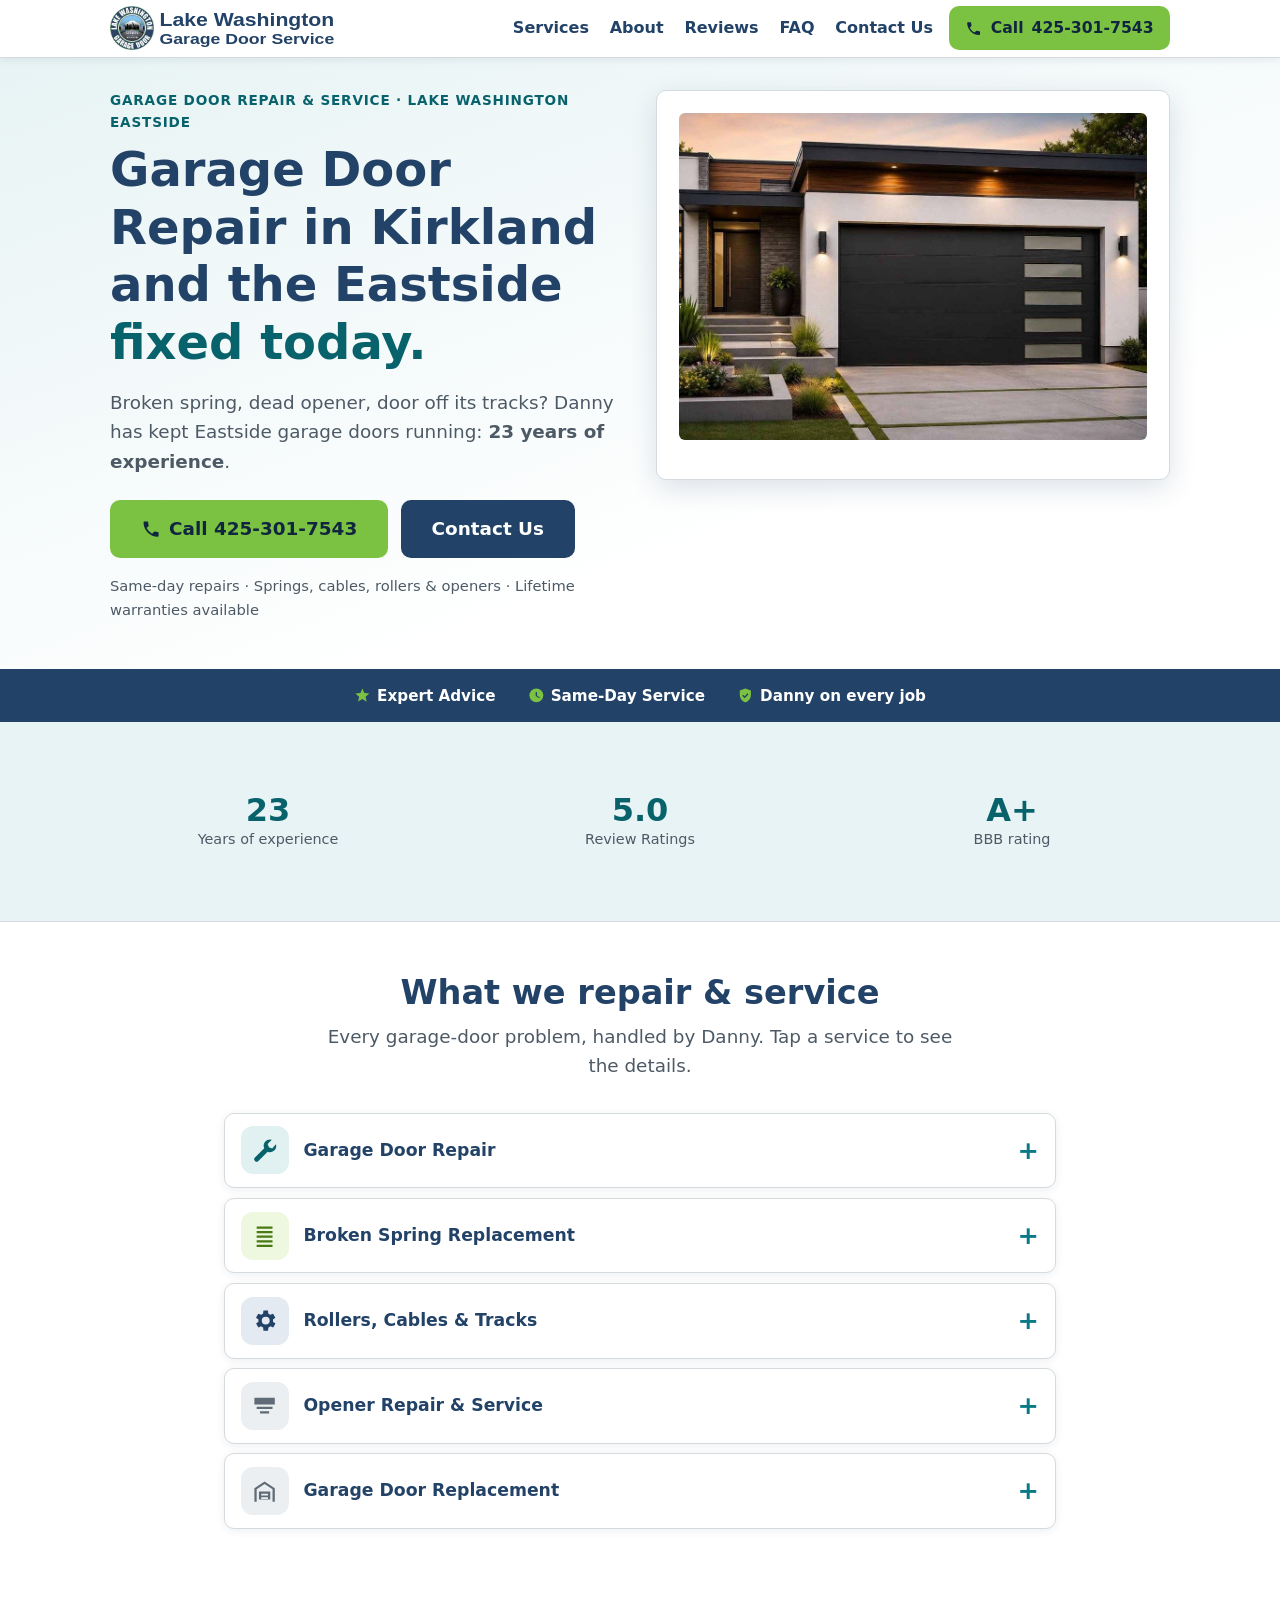
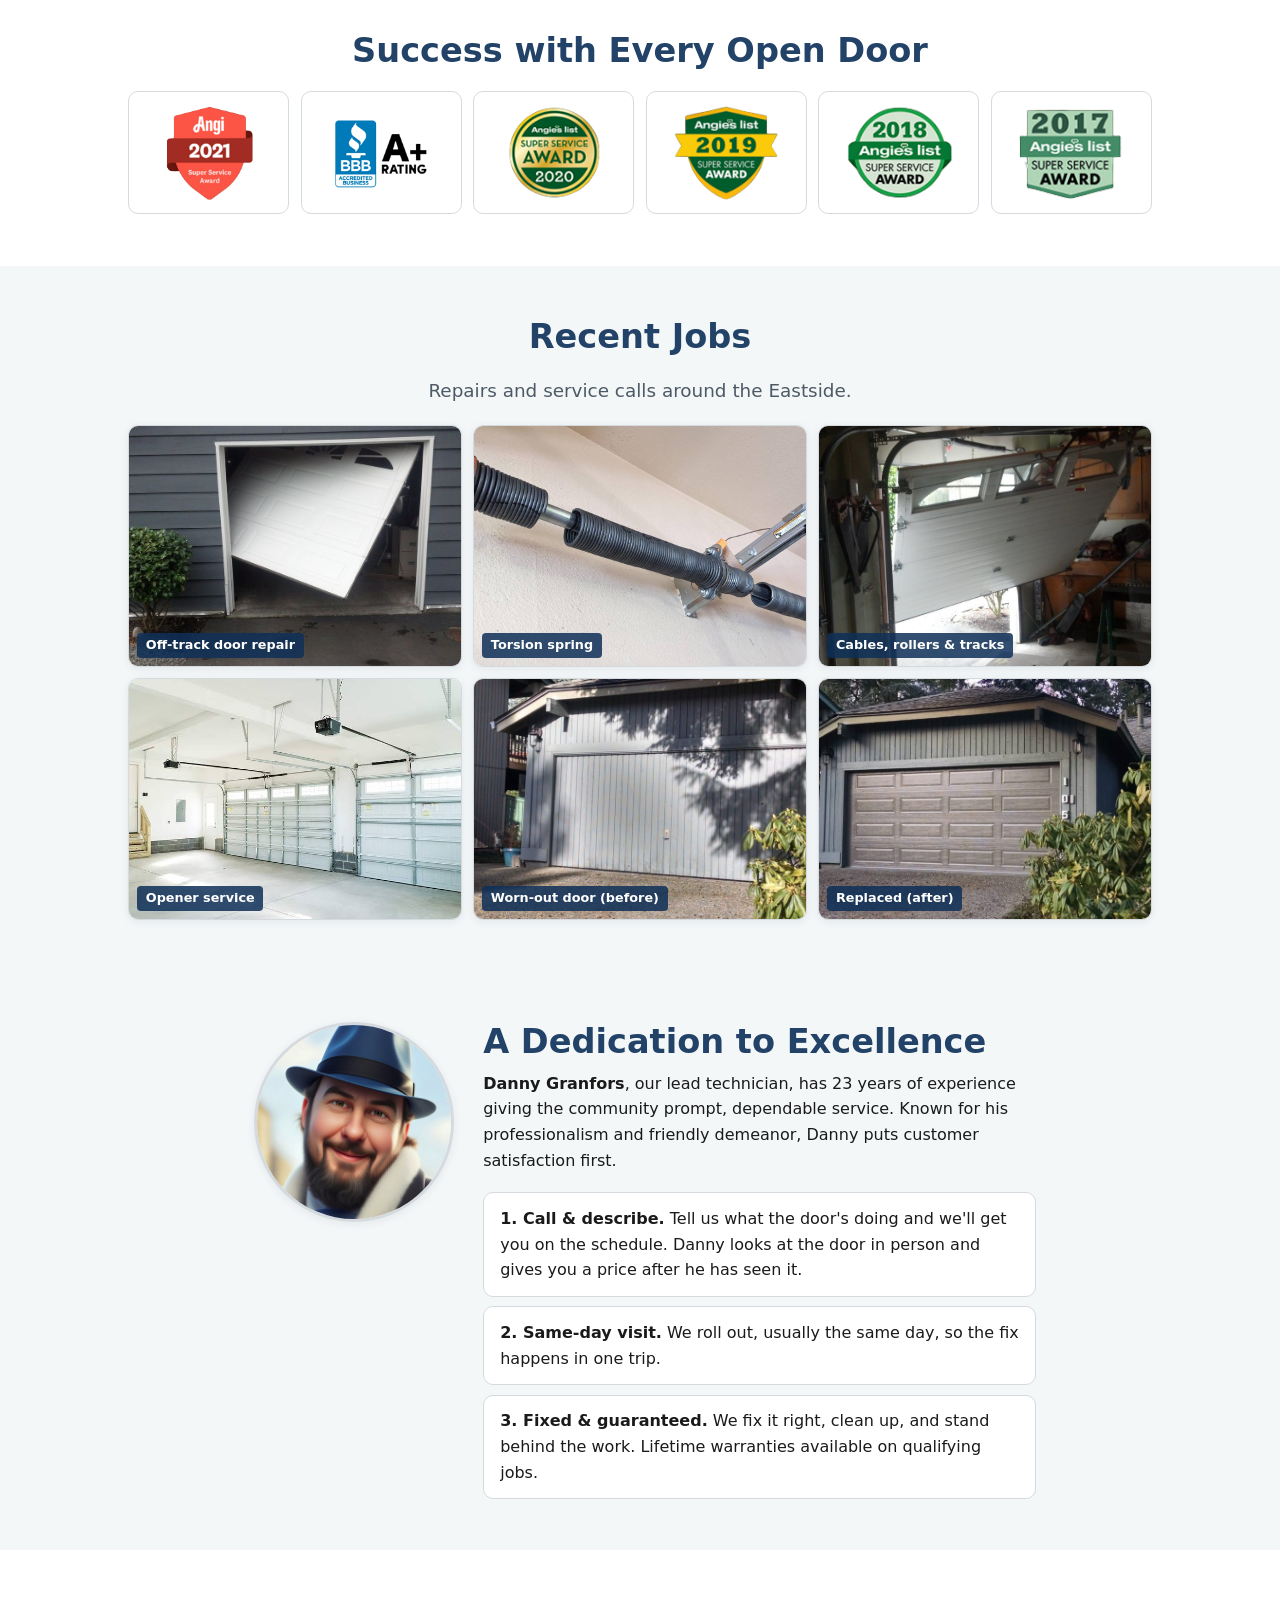
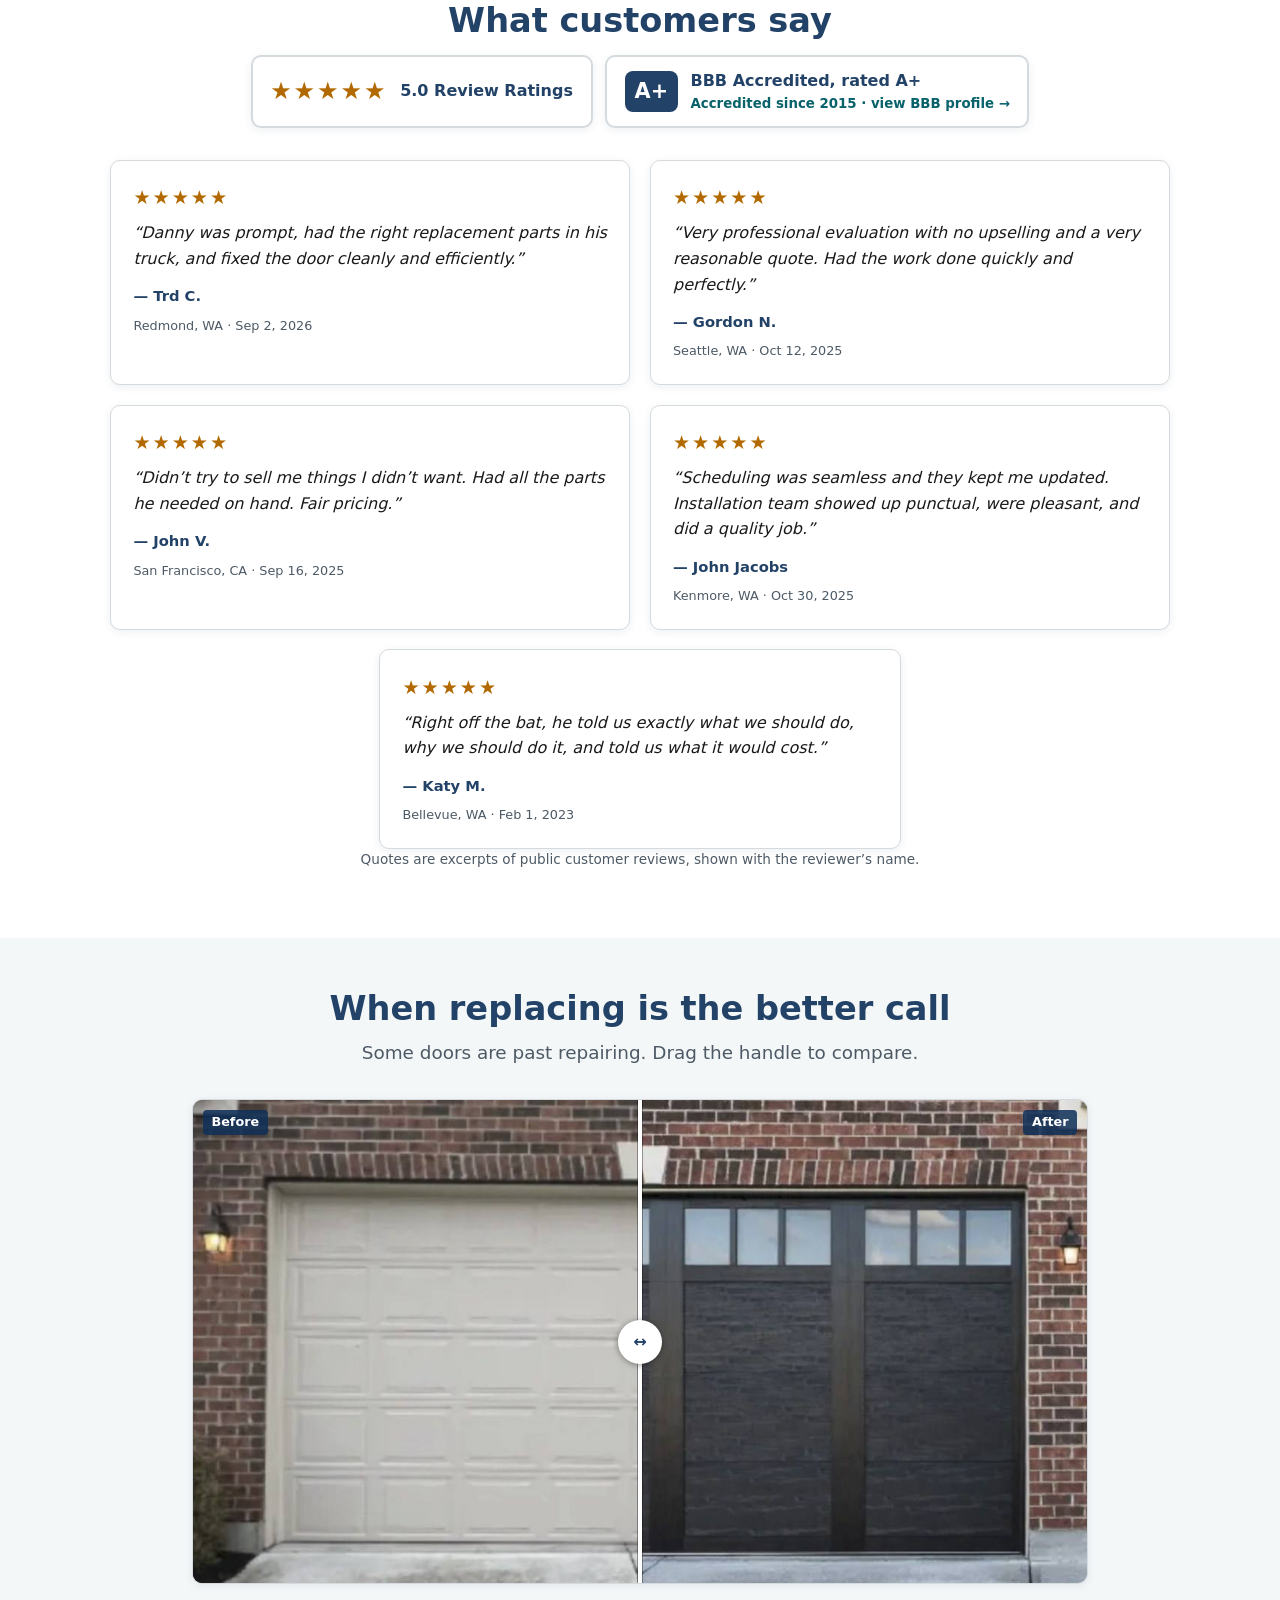
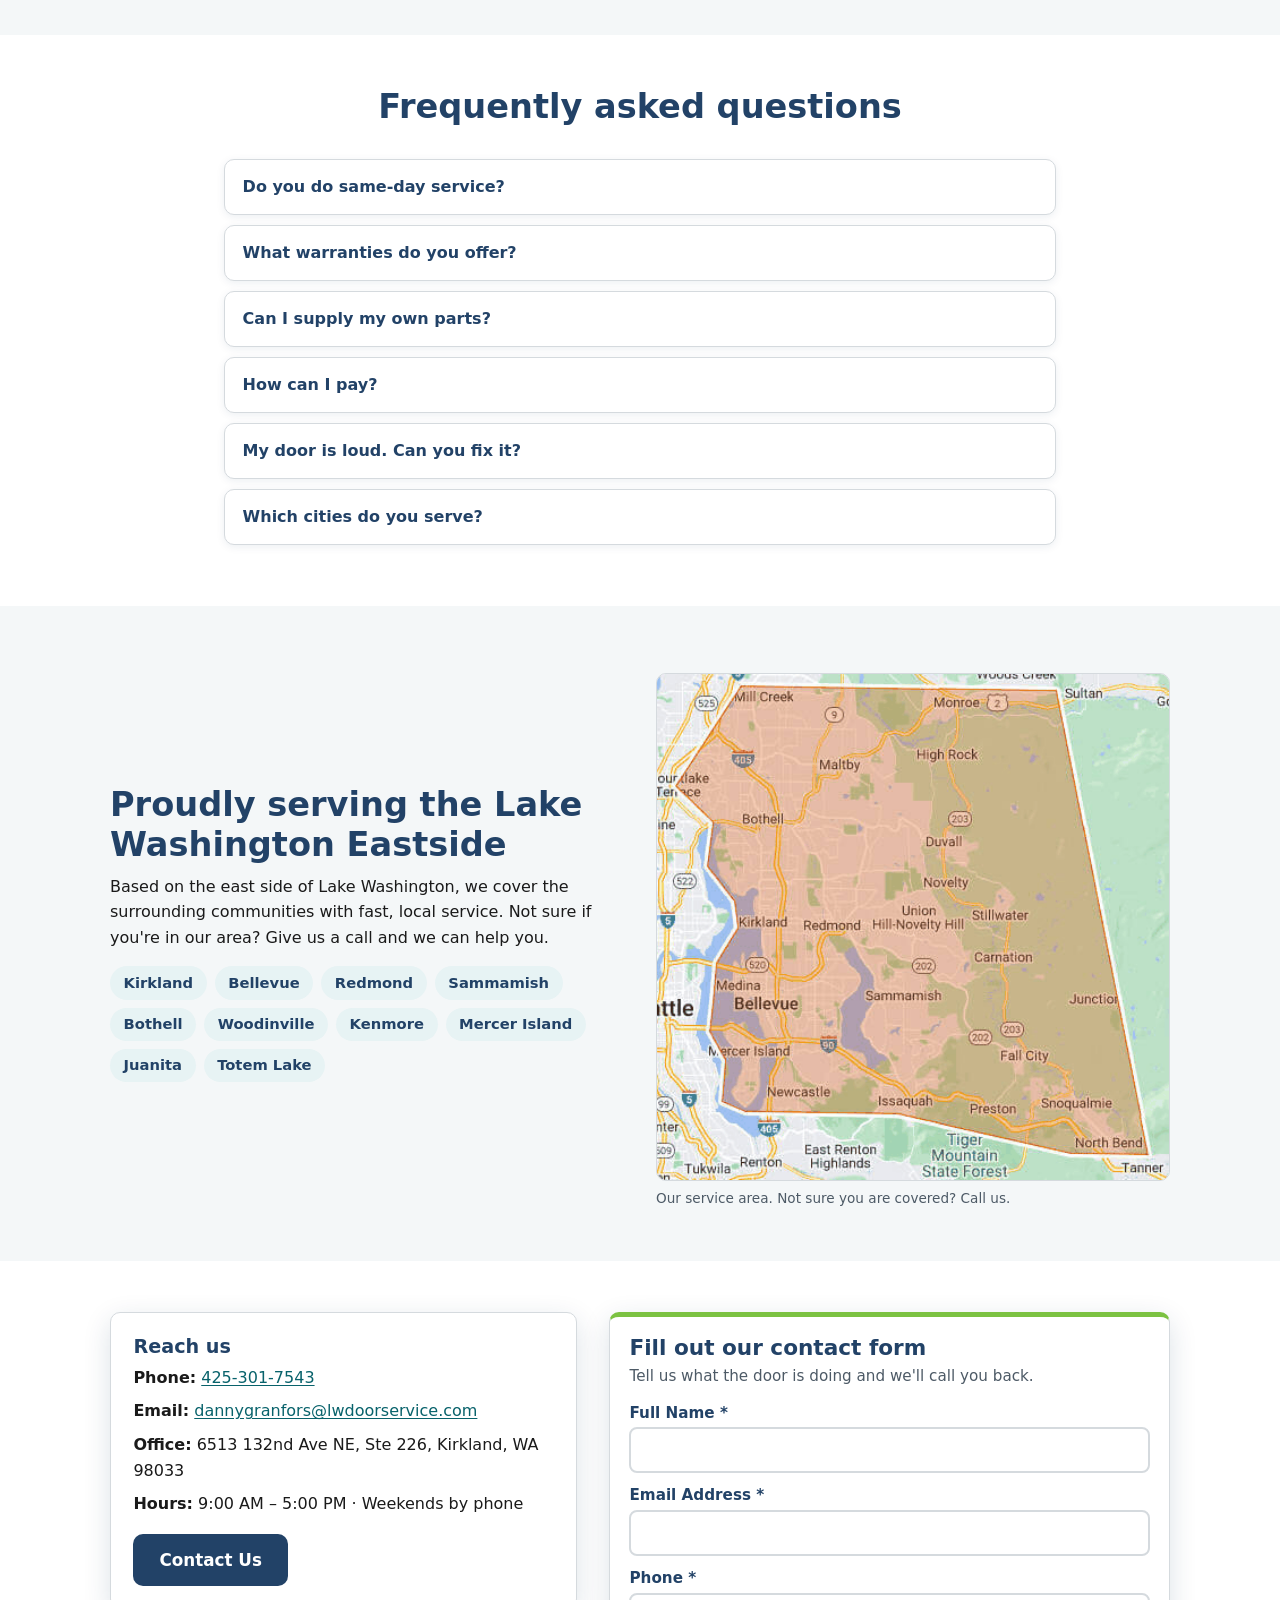
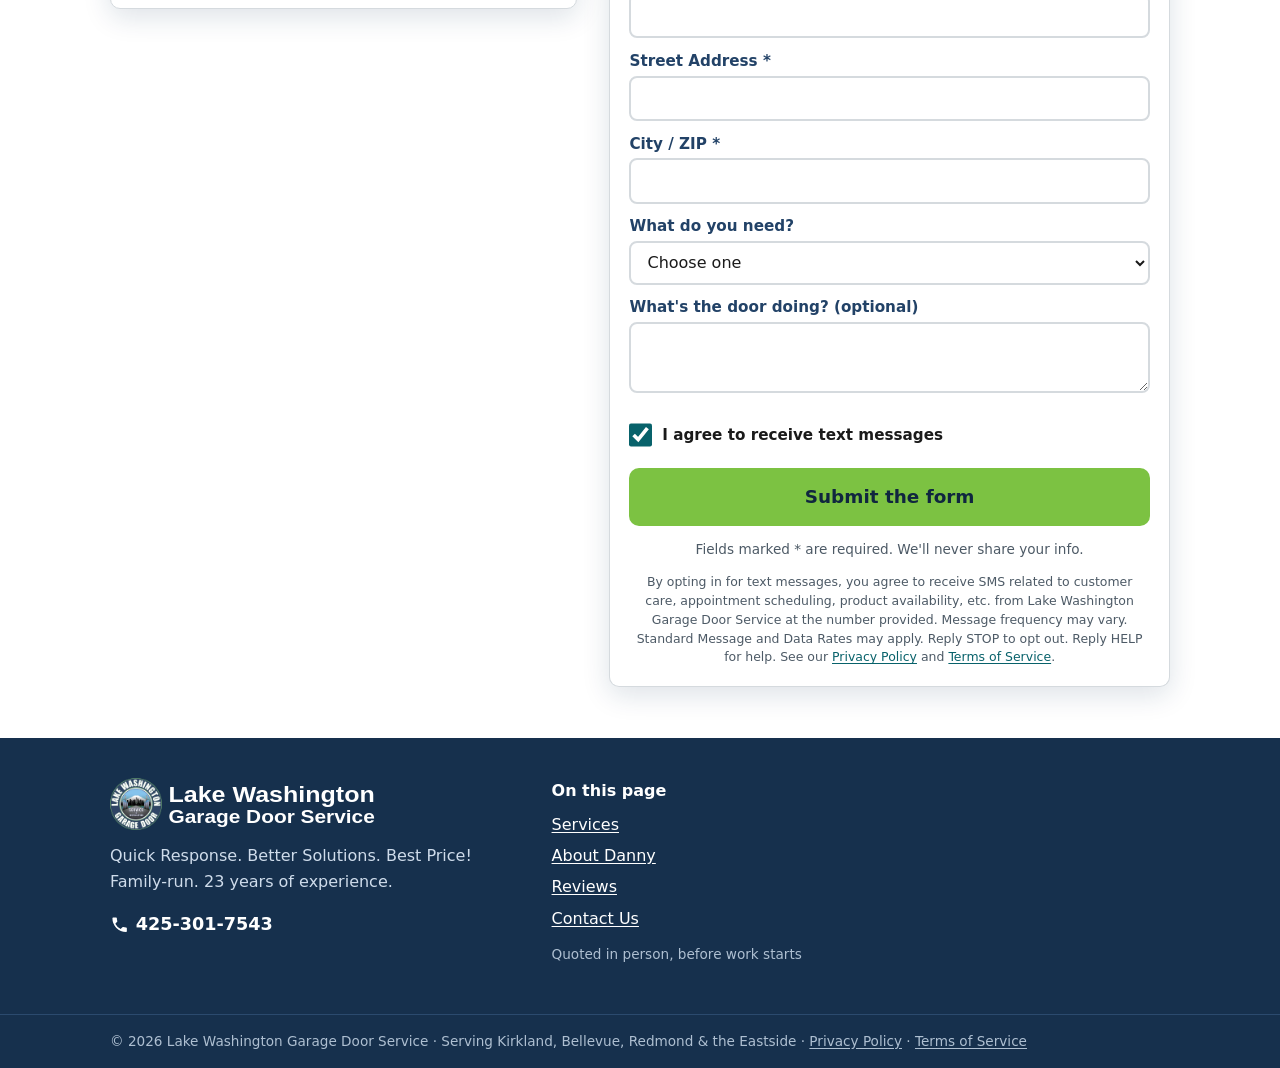
==== commit 9ec43033: "v7.1: email and street address fields on the form; confirmation hides form heading and subtitle (pro" ====
--- a/index.html
+++ b/index.html
@@ -302,15 +302,23 @@
     </aside>
     <aside id="contact" class="hero-form-wrap" aria-labelledby="est-h">
       <h2 id="est-h" class="h3">Fill out our contact form</h2>
-      <p class="form-sub">Tell us what the door is doing and we'll call you back.</p>
+      <p class="form-sub" id="form-sub">Tell us what the door is doing and we'll call you back.</p>
       <form class="form-card hero-form" id="estimate-form" novalidate>
       <div class="field">
-        <label for="name">Name <span aria-hidden="true">*</span></label>
+        <label for="name">Full Name <span aria-hidden="true">*</span></label>
         <input id="name" name="name" type="text" autocomplete="name" required>
+      </div>
+      <div class="field">
+        <label for="email">Email Address <span aria-hidden="true">*</span></label>
+        <input id="email" name="email" type="email" autocomplete="email" required>
       </div>
       <div class="field">
         <label for="phone">Phone <span aria-hidden="true">*</span></label>
         <input id="phone" name="phone" type="tel" autocomplete="tel" inputmode="tel" required>
+      </div>
+      <div class="field">
+        <label for="address">Street Address <span aria-hidden="true">*</span></label>
+        <input id="address" name="address" type="text" autocomplete="street-address" required>
       </div>
       <div class="field">
         <label for="zip">City / ZIP <span aria-hidden="true">*</span></label>
@@ -387,7 +395,7 @@
     btn.disabled = true; btn.textContent = 'Sending\u2026'; status.textContent = '';
     // no-cors: Apps Script returns no CORS headers; the row and email are done server-side when fetch resolves.
     fetch(SHEET_ENDPOINT, { method: 'POST', mode: 'no-cors', body: data })
-      .then(function () { form.hidden = true; var ok = document.getElementById('form-done'); ok.hidden = false; ok.focus(); })
+      .then(function () { form.hidden = true; document.getElementById('est-h').hidden = true; document.getElementById('form-sub').hidden = true; var ok = document.getElementById('form-done'); ok.hidden = false; ok.focus(); })
       .catch(function () {
         status.textContent = 'Something went wrong sending your request. Please call 425-301-7543.';
         btn.disabled = false; btn.textContent = label;
--- a/styles.css
+++ b/styles.css
@@ -369,6 +369,7 @@
 .contact-one .reach p { margin-bottom: .4rem; overflow-wrap: anywhere; }
 .form-done { margin-bottom: 1rem; }
 .form-done[hidden] { display: none; }
+.hero-form-wrap [hidden] { display: none; }
 .field input, .field select, .field textarea { font-size: 16px; min-height: 48px; }
 .callbar { display: none; }
 @media (max-width: 820px) {
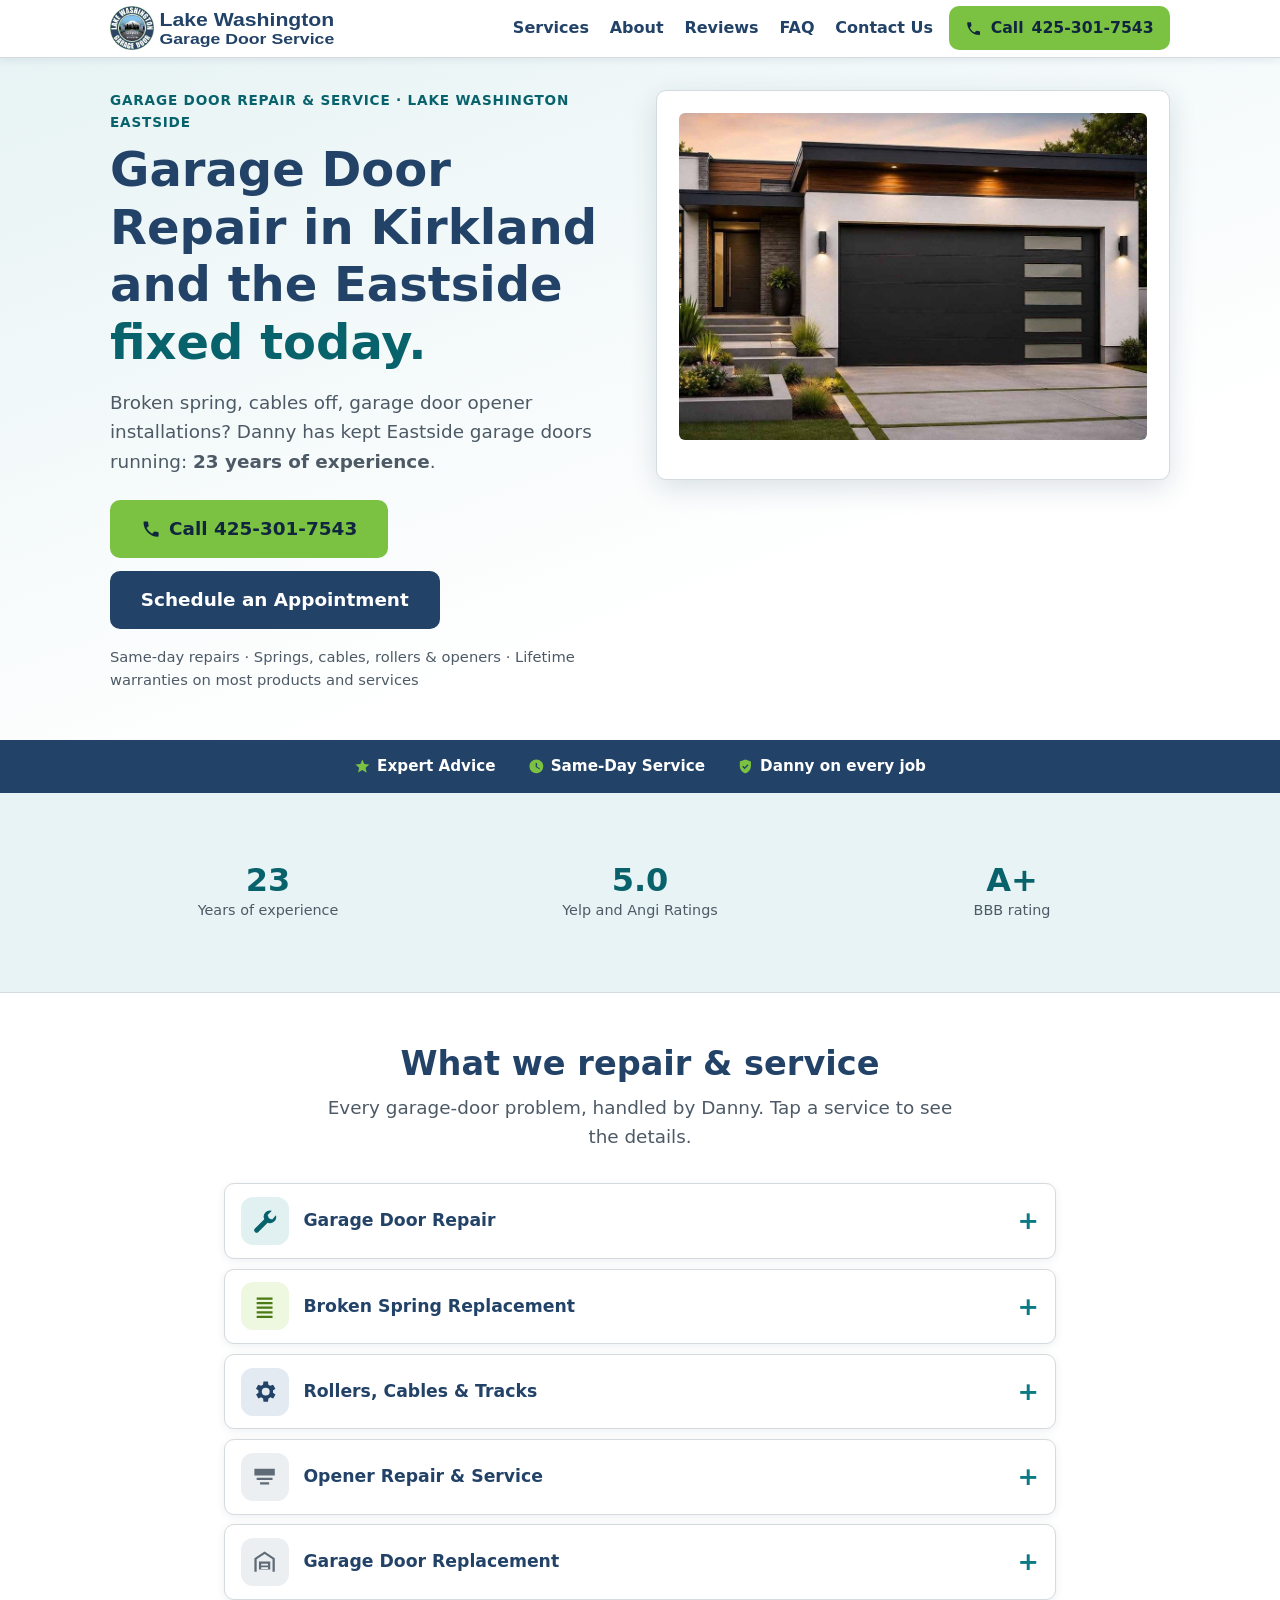
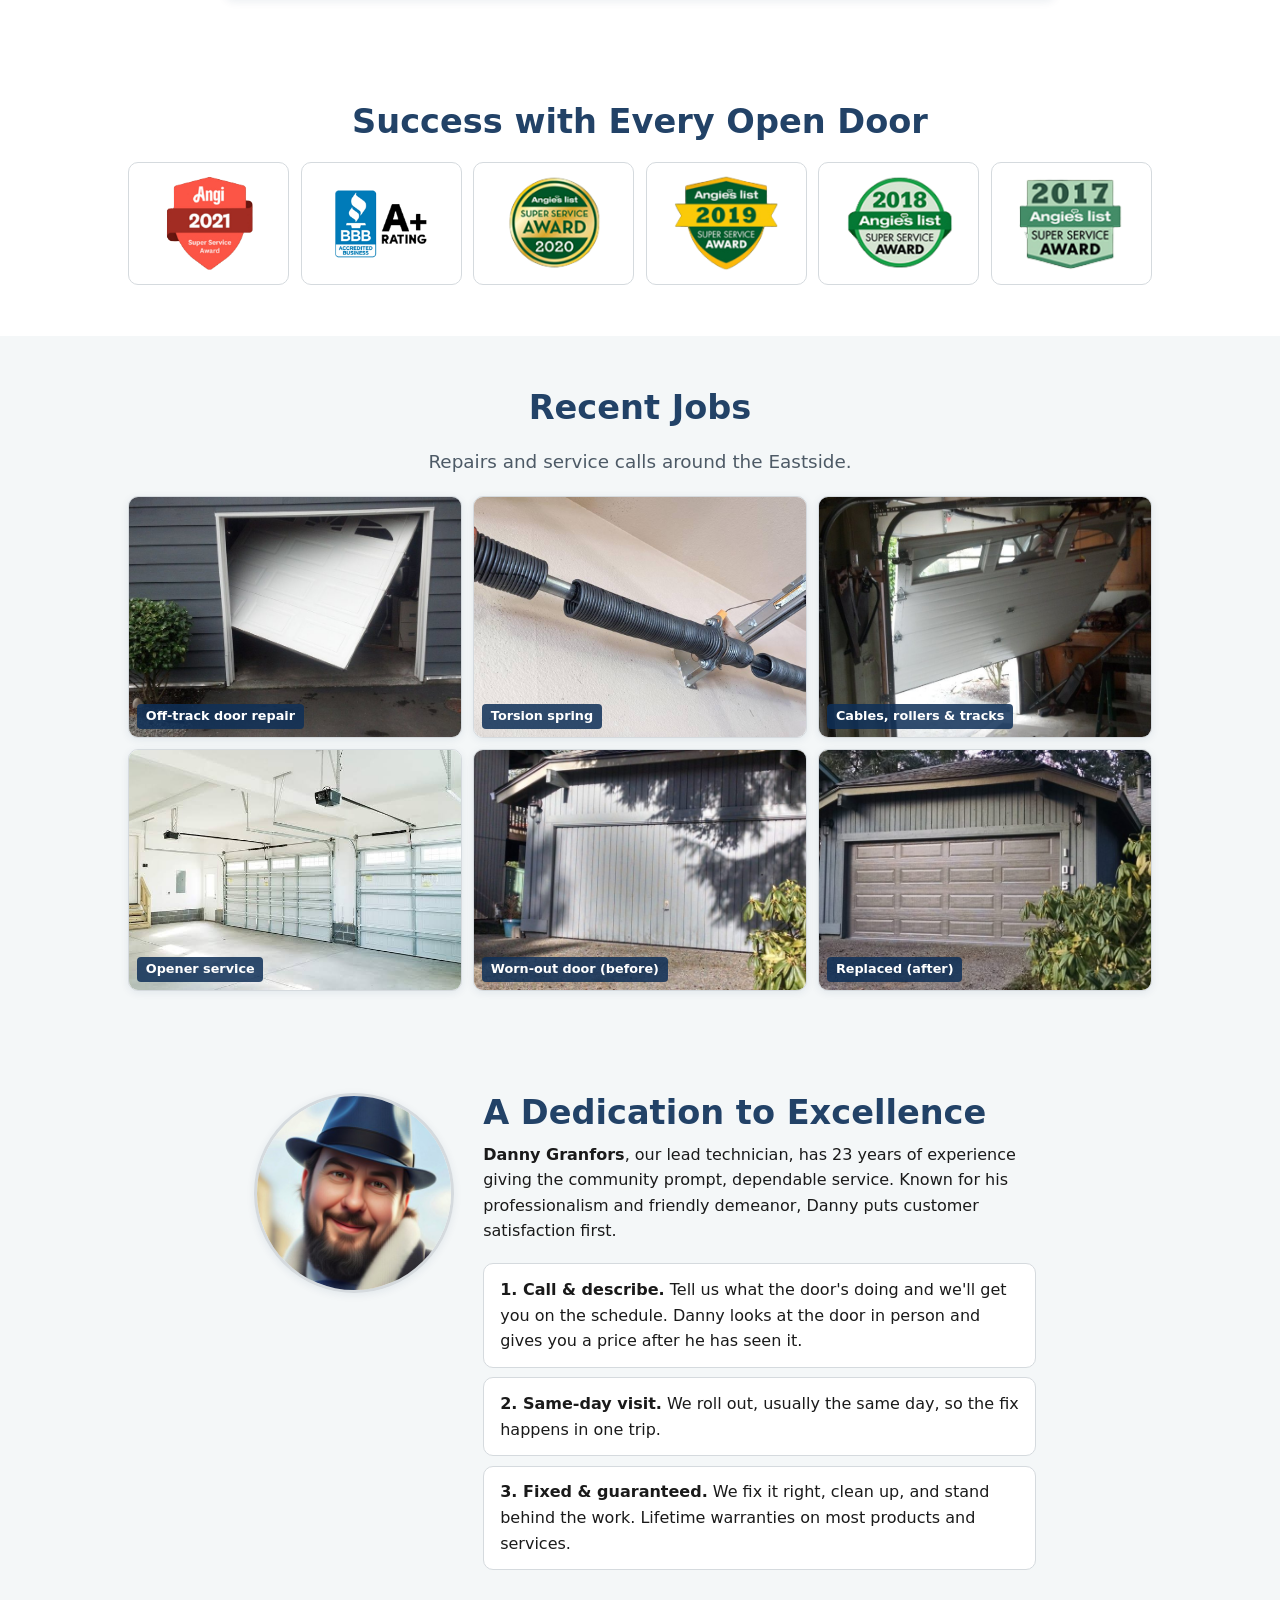
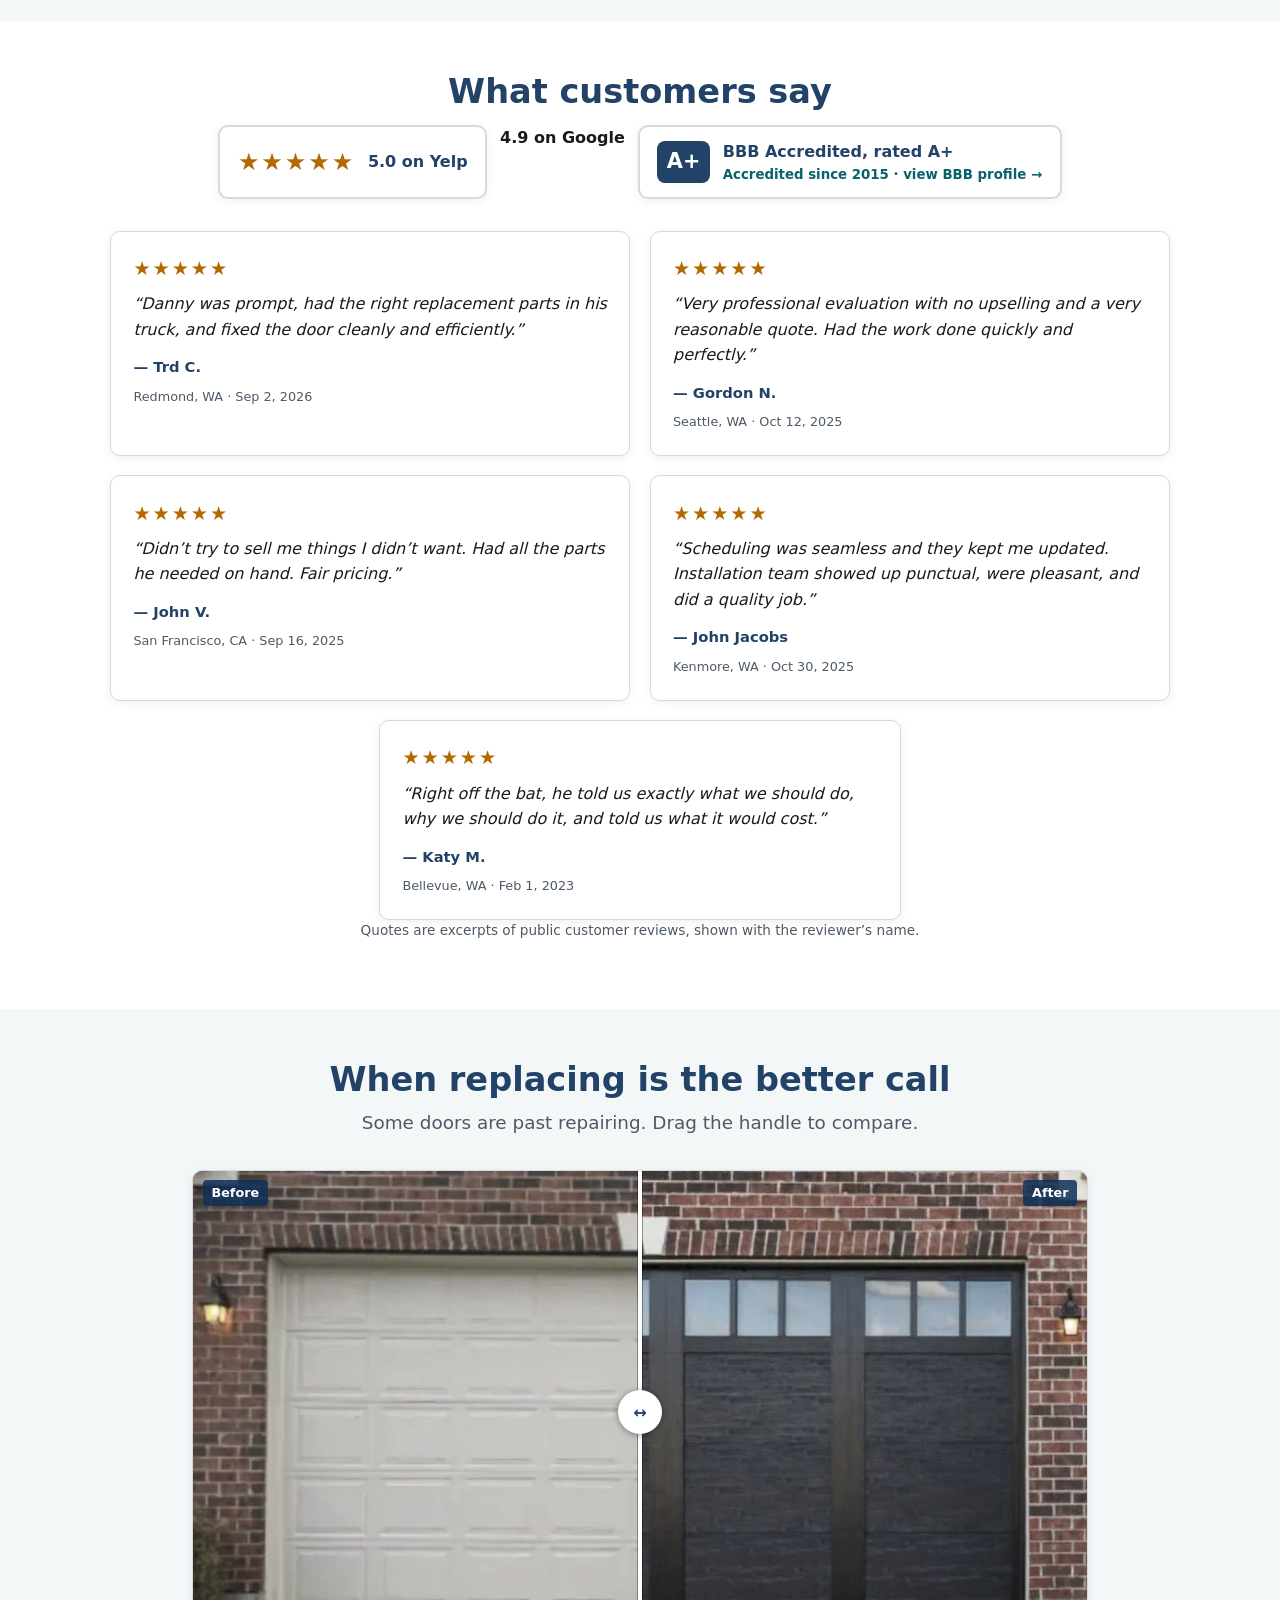
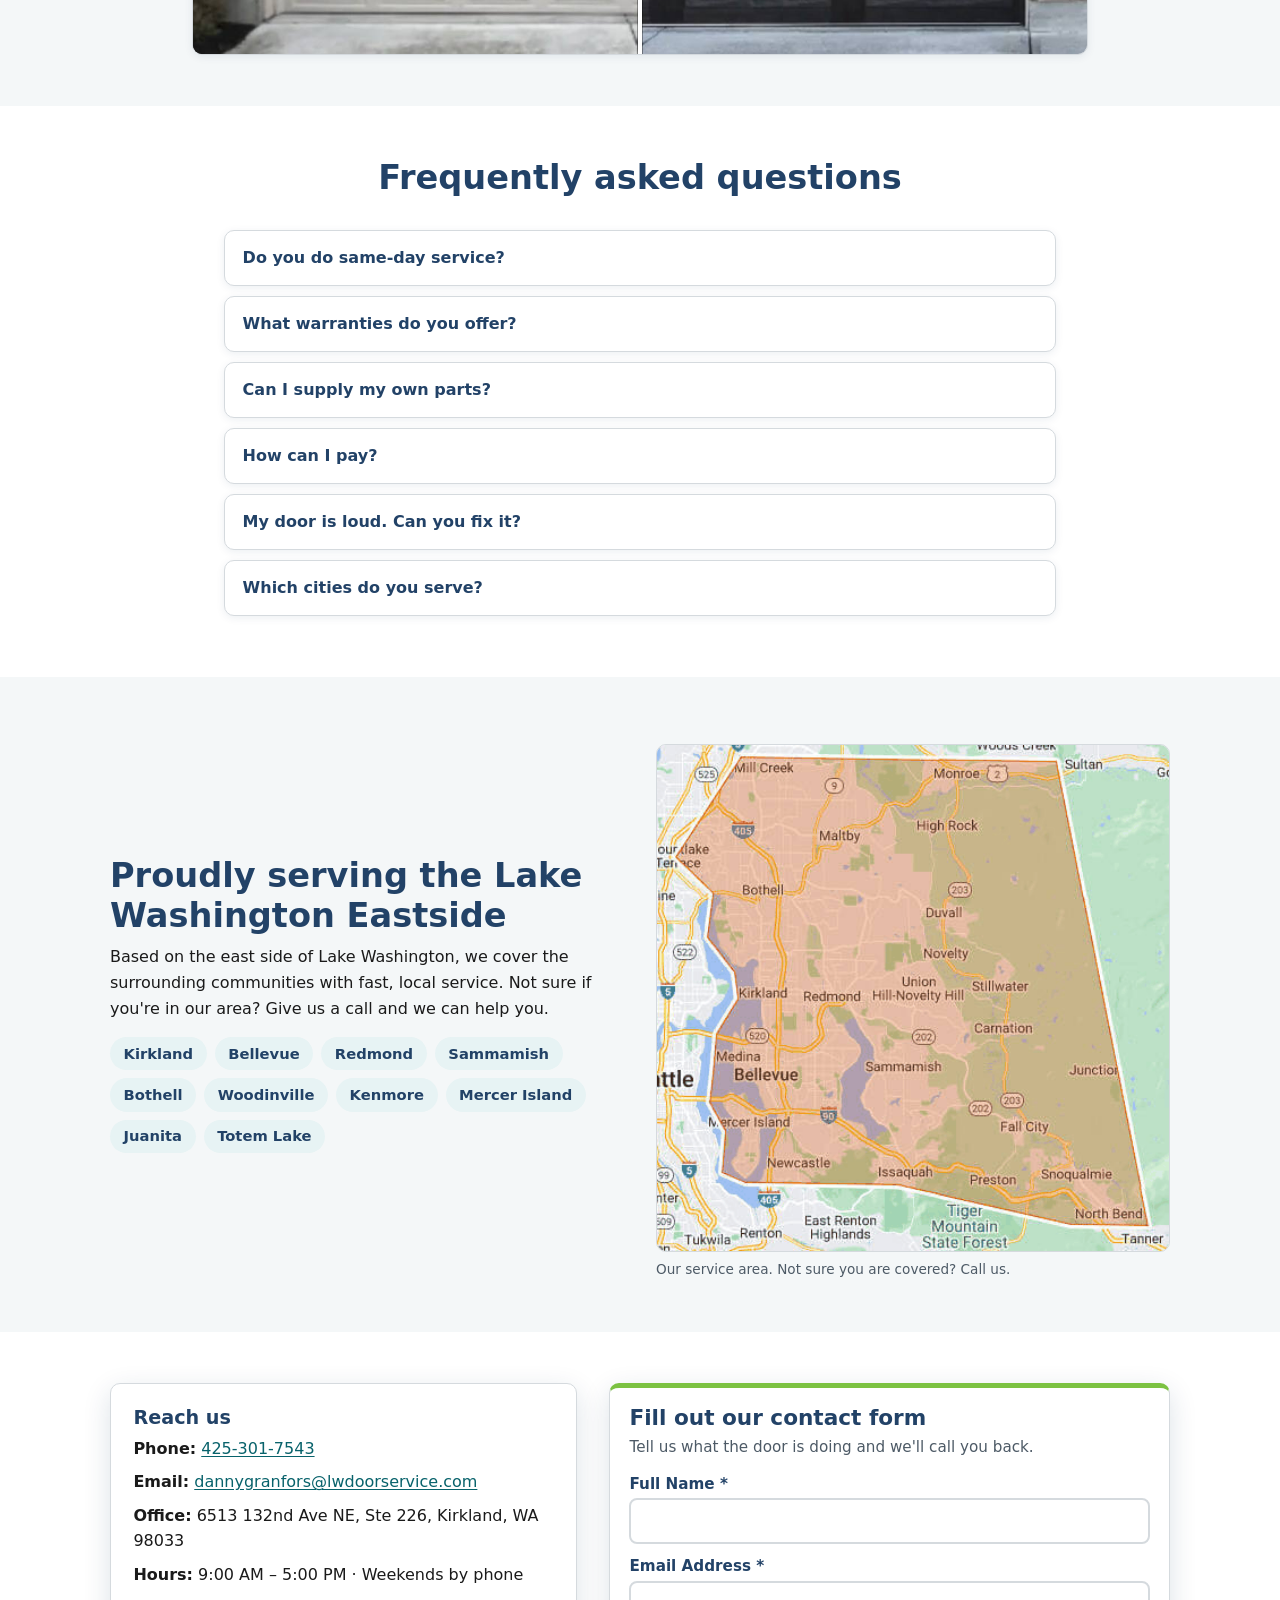
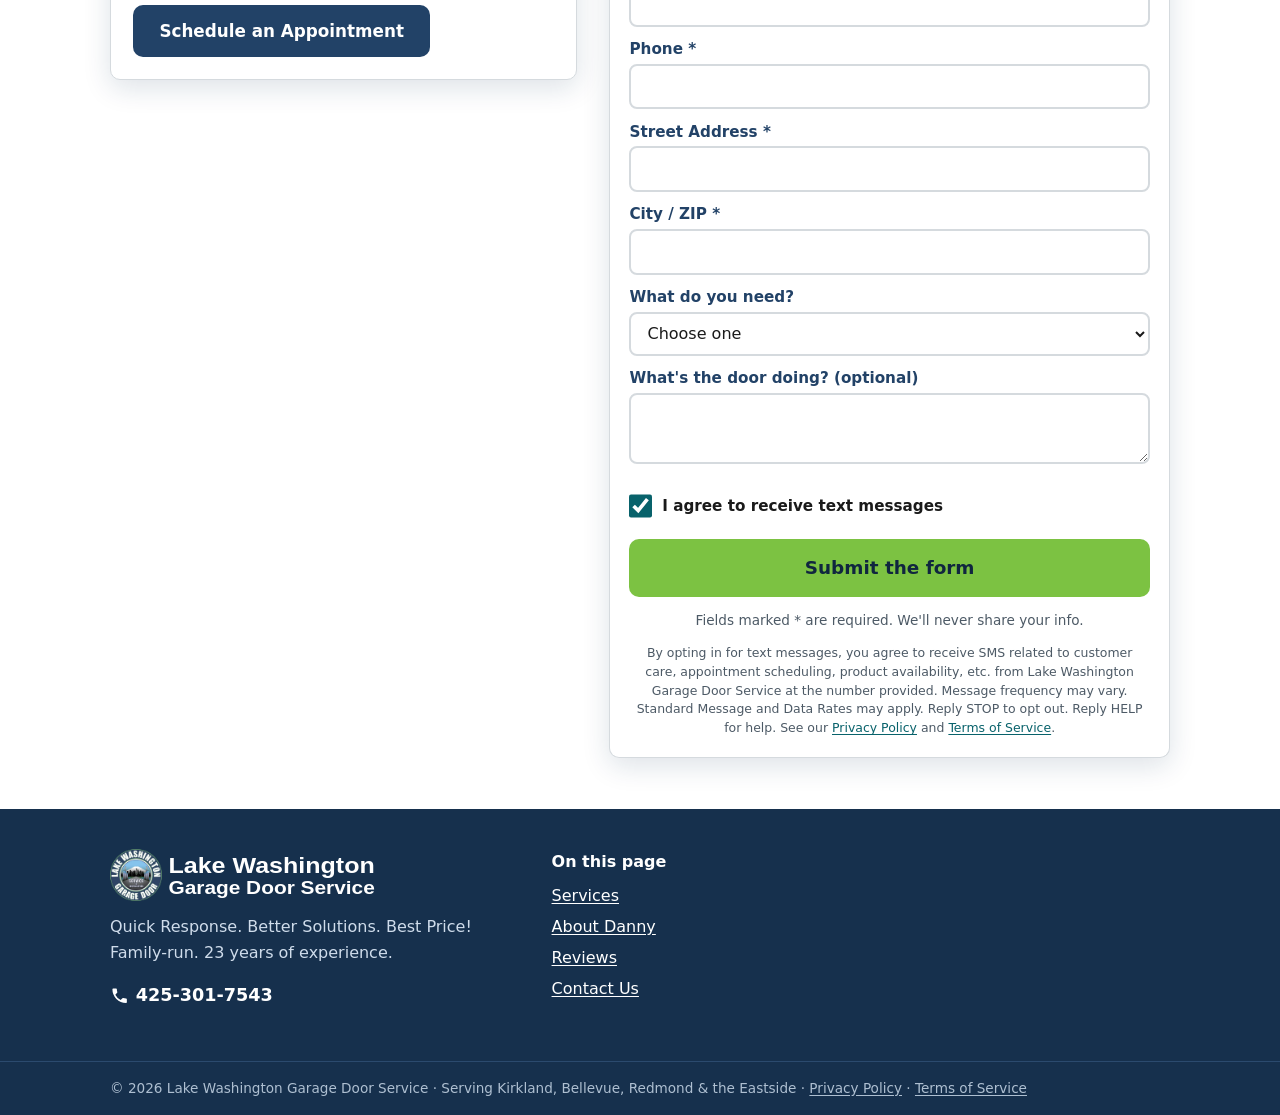
==== commit 566ddde1: "v7.2: Danny's dev edits promoted from garage-door-dev 24c0f09 (wording: lifetime warranties on most " ====
--- a/index.html
+++ b/index.html
@@ -71,12 +71,12 @@
     <div class="hero-text">
       <p class="eyebrow">Garage door repair &amp; service · Lake Washington Eastside</p>
       <h1>Garage Door Repair in Kirkland and the Eastside <span>fixed today.</span></h1>
-      <p class="lead">Broken spring, dead opener, door off its tracks? Danny has kept Eastside garage doors running: <strong>23 years of experience</strong>.</p>
+      <p class="lead">Broken spring, cables off, garage door opener installations? Danny has kept Eastside garage doors running: <strong>23 years of experience</strong>.</p>
       <div class="hero-cta">
         <a class="btn btn-call btn-lg" href="tel:+14253017543"><svg class="icon" aria-hidden="true" focusable="false"><use href="icons.svg#phone"/></svg> Call 425-301-7543</a>
-        <a class="btn btn-contact btn-lg" href="#contact">Contact Us</a>
-      </div>
-      <p class="hero-note">Same-day repairs · Springs, cables, rollers &amp; openers · Lifetime warranties available</p>
+        <a class="btn btn-contact btn-lg" href="#contact">Schedule an Appointment</a>
+      </div>
+      <p class="hero-note">Same-day repairs · Springs, cables, rollers &amp; openers · Lifetime warranties on most products and services</p>
     </div>
     <aside class="hero-card" aria-label="Photo of a home with a modern garage door">
       <img class="hero-photo" src="images/hero.jpg" alt="A modern home with a dark, flush-panel garage door at dusk" width="1000" height="707" fetchpriority="high">
@@ -95,7 +95,7 @@
 <section class="stats" aria-label="At a glance">
   <ul class="wrap stats-inner">
     <li><span class="num"><span class="counter" data-to="23">23</span></span><span class="lbl">Years of experience</span></li>
-    <li><span class="num">5.0</span><span class="lbl">Review Ratings</span></li>
+    <li><span class="num">5.0</span><span class="lbl">Yelp and Angi Ratings</span></li>
     <li><span class="num">A+</span><span class="lbl">BBB rating</span></li>
   </ul>
 </section>
@@ -192,7 +192,7 @@
       <ol class="steps plain">
         <li><strong>1. Call &amp; describe.</strong> Tell us what the door's doing and we'll get you on the schedule. Danny looks at the door in person and gives you a price after he has seen it.</li>
         <li><strong>2. Same-day visit.</strong> We roll out, usually the same day, so the fix happens in one trip.</li>
-        <li><strong>3. Fixed &amp; guaranteed.</strong> We fix it right, clean up, and stand behind the work. Lifetime warranties available on qualifying jobs.</li>
+        <li><strong>3. Fixed &amp; guaranteed.</strong> We fix it right, clean up, and stand behind the work. Lifetime warranties on most products and services.</li>
       </ol>
     </div>
   </div>
@@ -203,7 +203,7 @@
   <div class="wrap">
     <div class="section-head center">
       <h2 id="rev-h">What customers say</h2>
-      <p class="trust-links"><span class="yelp-badge"><span class="stars" aria-hidden="true">★★★★★</span><span><strong>5.0 Review Ratings</strong></span></span> <a class="bbb-badge" href="https://www.bbb.org/us/wa/kirkland/profile/garage-doors/lake-washington-garage-door-service-llc-1296-90006589/addressId/342375" rel="noopener"><span class="bbb-grade" aria-hidden="true">A+</span><span><strong>BBB Accredited, rated A+</strong><small>Accredited since 2015 · view BBB profile →</small></span></a></p>
+      <p class="trust-links"><span class="yelp-badge"><span class="stars" aria-hidden="true">★★★★★</span><span><strong>5.0 on Yelp</strong></span></span> <span><strong>4.9 on Google</strong></span> <a class="bbb-badge" href="https://www.bbb.org/us/wa/kirkland/profile/garage-doors/lake-washington-garage-door-service-llc-1296-90006589/addressId/342375" rel="noopener"><span class="bbb-grade" aria-hidden="true">A+</span><span><strong>BBB Accredited, rated A+</strong><small>Accredited since 2015 · view BBB profile →</small></span></a></p>
     </div>
     <ul class="grid grid-2 plain reviews">
       <li class="review">
@@ -267,7 +267,7 @@
     </div>
     <div class="faq">
       <details><summary>Do you do same-day service?</summary><p>Yes. Call 425-301-7543 and we will get to you the same day wherever we can. We do not offer 24-hour or after-hours service.</p></details>
-      <details><summary>What warranties do you offer?</summary><p>We offer lifetime warranties on most parts and services. The exact terms are given to you in writing with your estimate.</p></details>
+      <details><summary>What warranties do you offer?</summary><p>We offer lifetime warranties on most products and services. The exact terms are given to you in writing with your estimate.</p></details>
       <details><summary>Can I supply my own parts?</summary><p>We install the parts we carry on the truck so every repair is covered by our warranty, so we do not install customer-supplied parts.</p></details>
       <details><summary>How can I pay?</summary><p>Payment methods are check, Zelle, and credit cards.</p></details>
       <details><summary>My door is loud. Can you fix it?</summary><p>Yes. Due to the high quality of the parts we install, your door will work better than new, and we specialize in door repairs end to end.</p></details>
@@ -298,7 +298,7 @@
       <p><strong>Email:</strong> <a href="mailto:dannygranfors@lwdoorservice.com">dannygranfors@lwdoorservice.com</a></p>
       <p><strong>Office:</strong> 6513 132nd Ave NE, Ste 226, Kirkland, WA 98033</p>
       <p><strong>Hours:</strong> 9:00 AM – 5:00 PM · Weekends by phone</p>
-      <a class="btn btn-contact" href="#contact">Contact Us</a>
+      <a class="btn btn-contact" href="#contact">Schedule an Appointment</a>
     </aside>
     <aside id="contact" class="hero-form-wrap" aria-labelledby="est-h">
       <h2 id="est-h" class="h3">Fill out our contact form</h2>
@@ -366,14 +366,14 @@
         <li><a href="#reviews">Reviews</a></li>
         <li><a href="#contact">Contact Us</a></li>
       </ul>
-      <p class="fine">Quoted in person, before work starts</p>
+      
     </nav>
   </div>
   <div class="footer-bottom"><div class="wrap">© 2026 Lake Washington Garage Door Service · Serving Kirkland, Bellevue, Redmond &amp; the Eastside · <a href="privacy.html">Privacy Policy</a> · <a href="terms.html">Terms of Service</a></div></div>
 </footer>
 <div class="callbar" role="region" aria-label="Quick contact">
   <a class="btn btn-call" href="tel:+14253017543"><svg class="icon" aria-hidden="true" focusable="false"><use href="icons.svg#phone"/></svg> Call now</a>
-  <a class="btn btn-contact" href="#contact">Contact Us</a>
+  <a class="btn btn-contact" href="#contact">Schedule an Appointment</a>
 </div>
 <script src="nav.js" defer></script>
 <script>
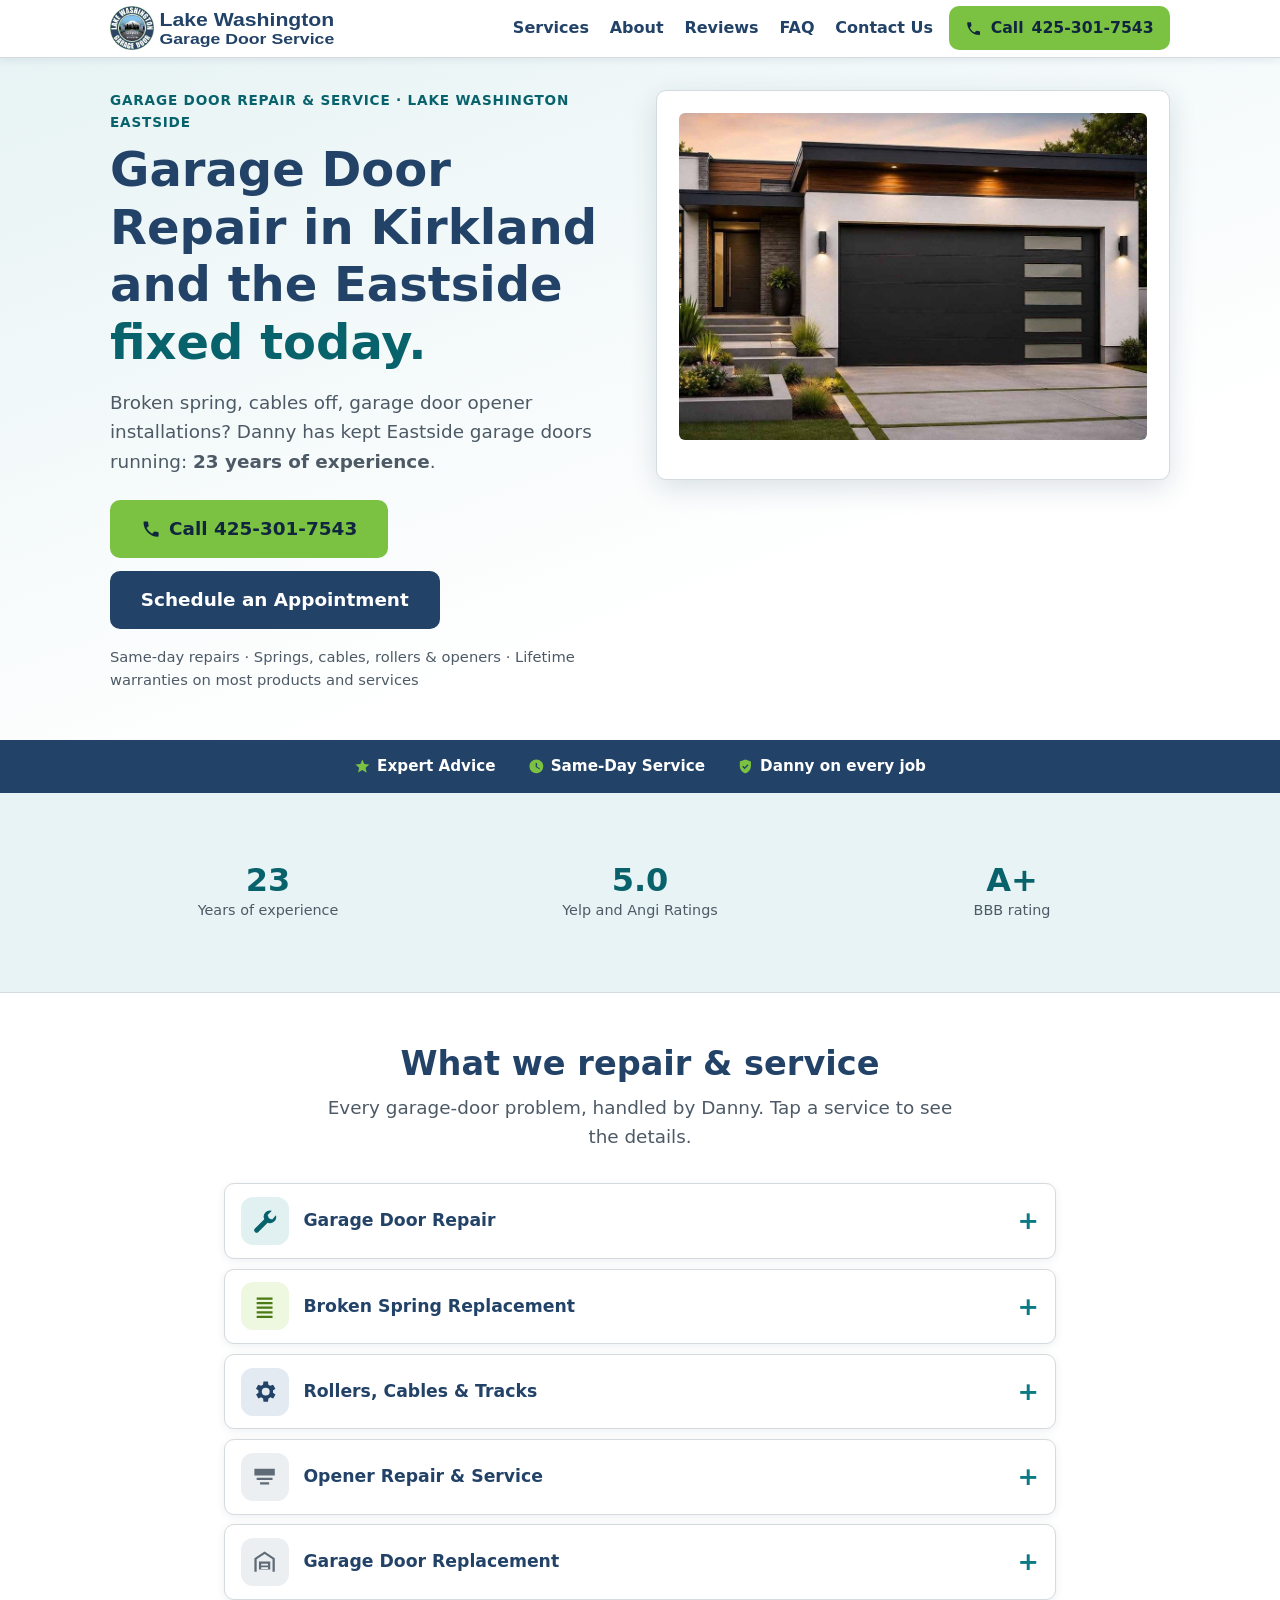
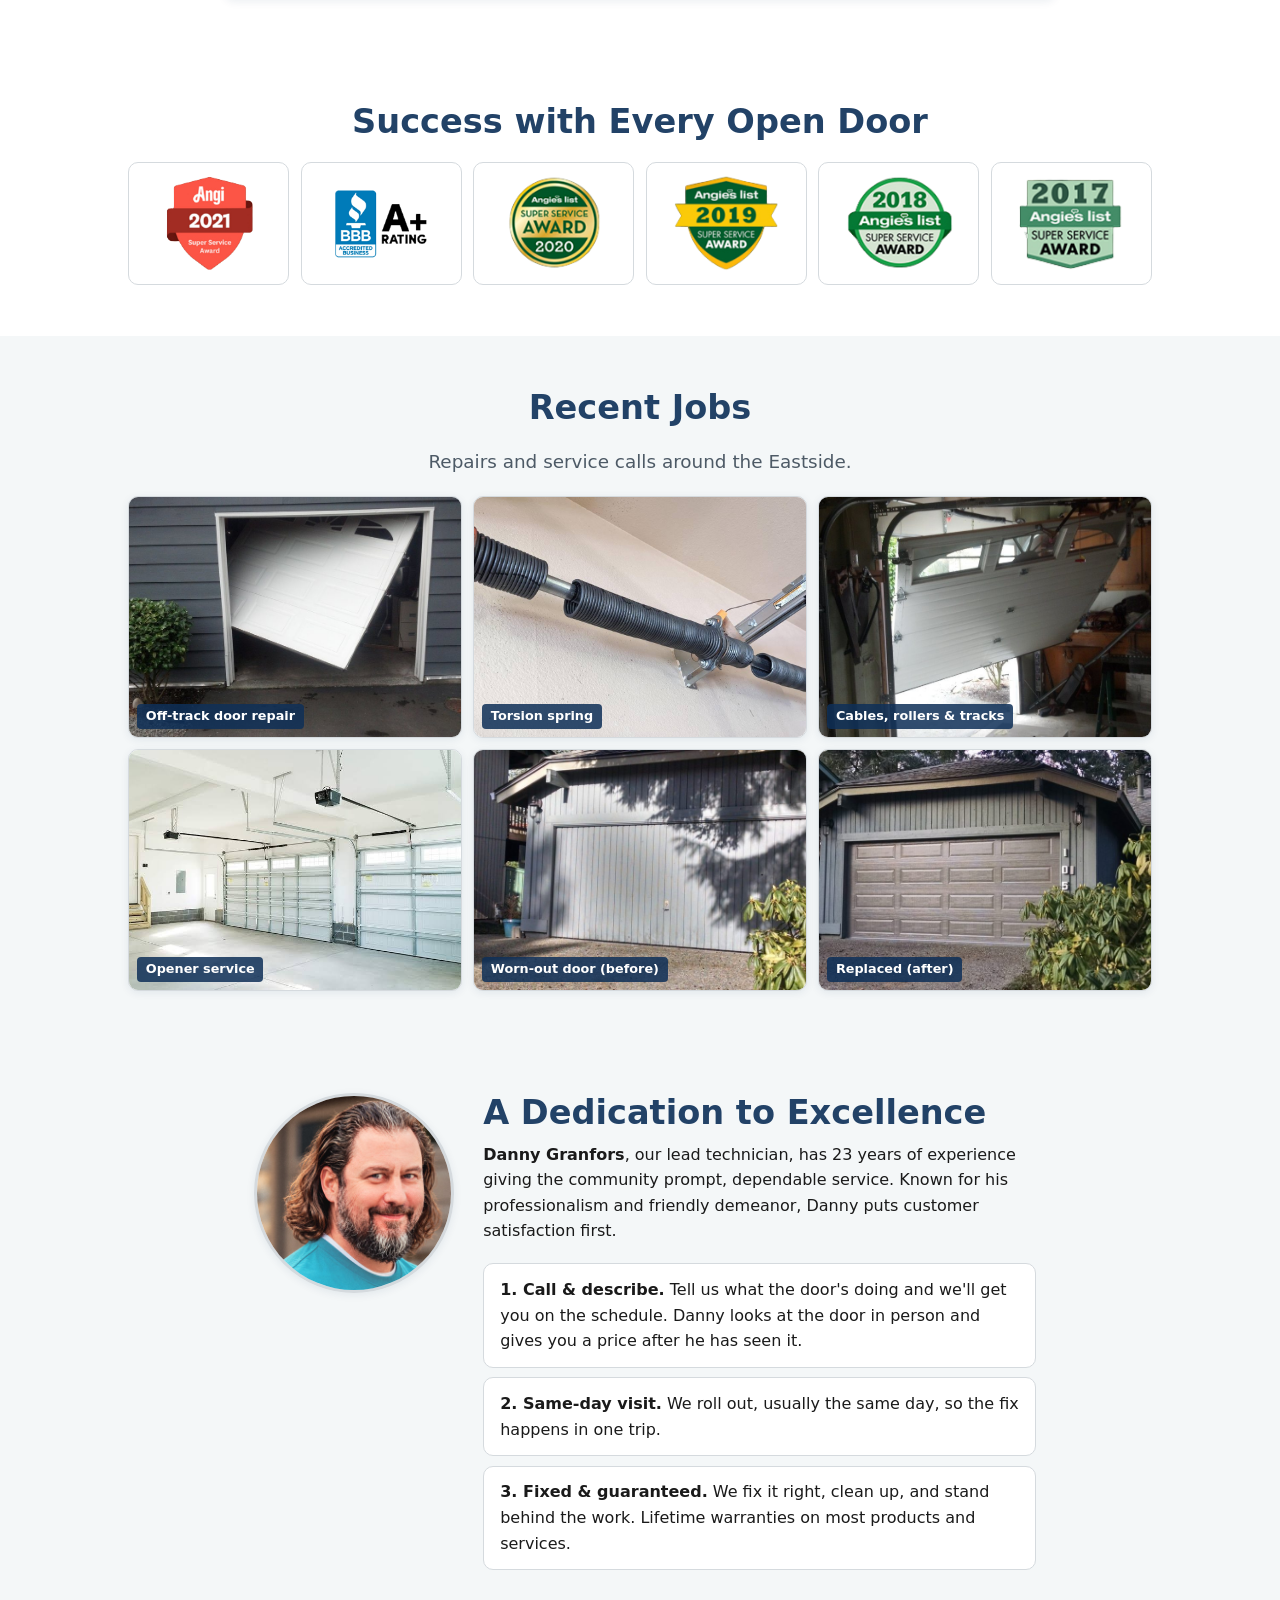
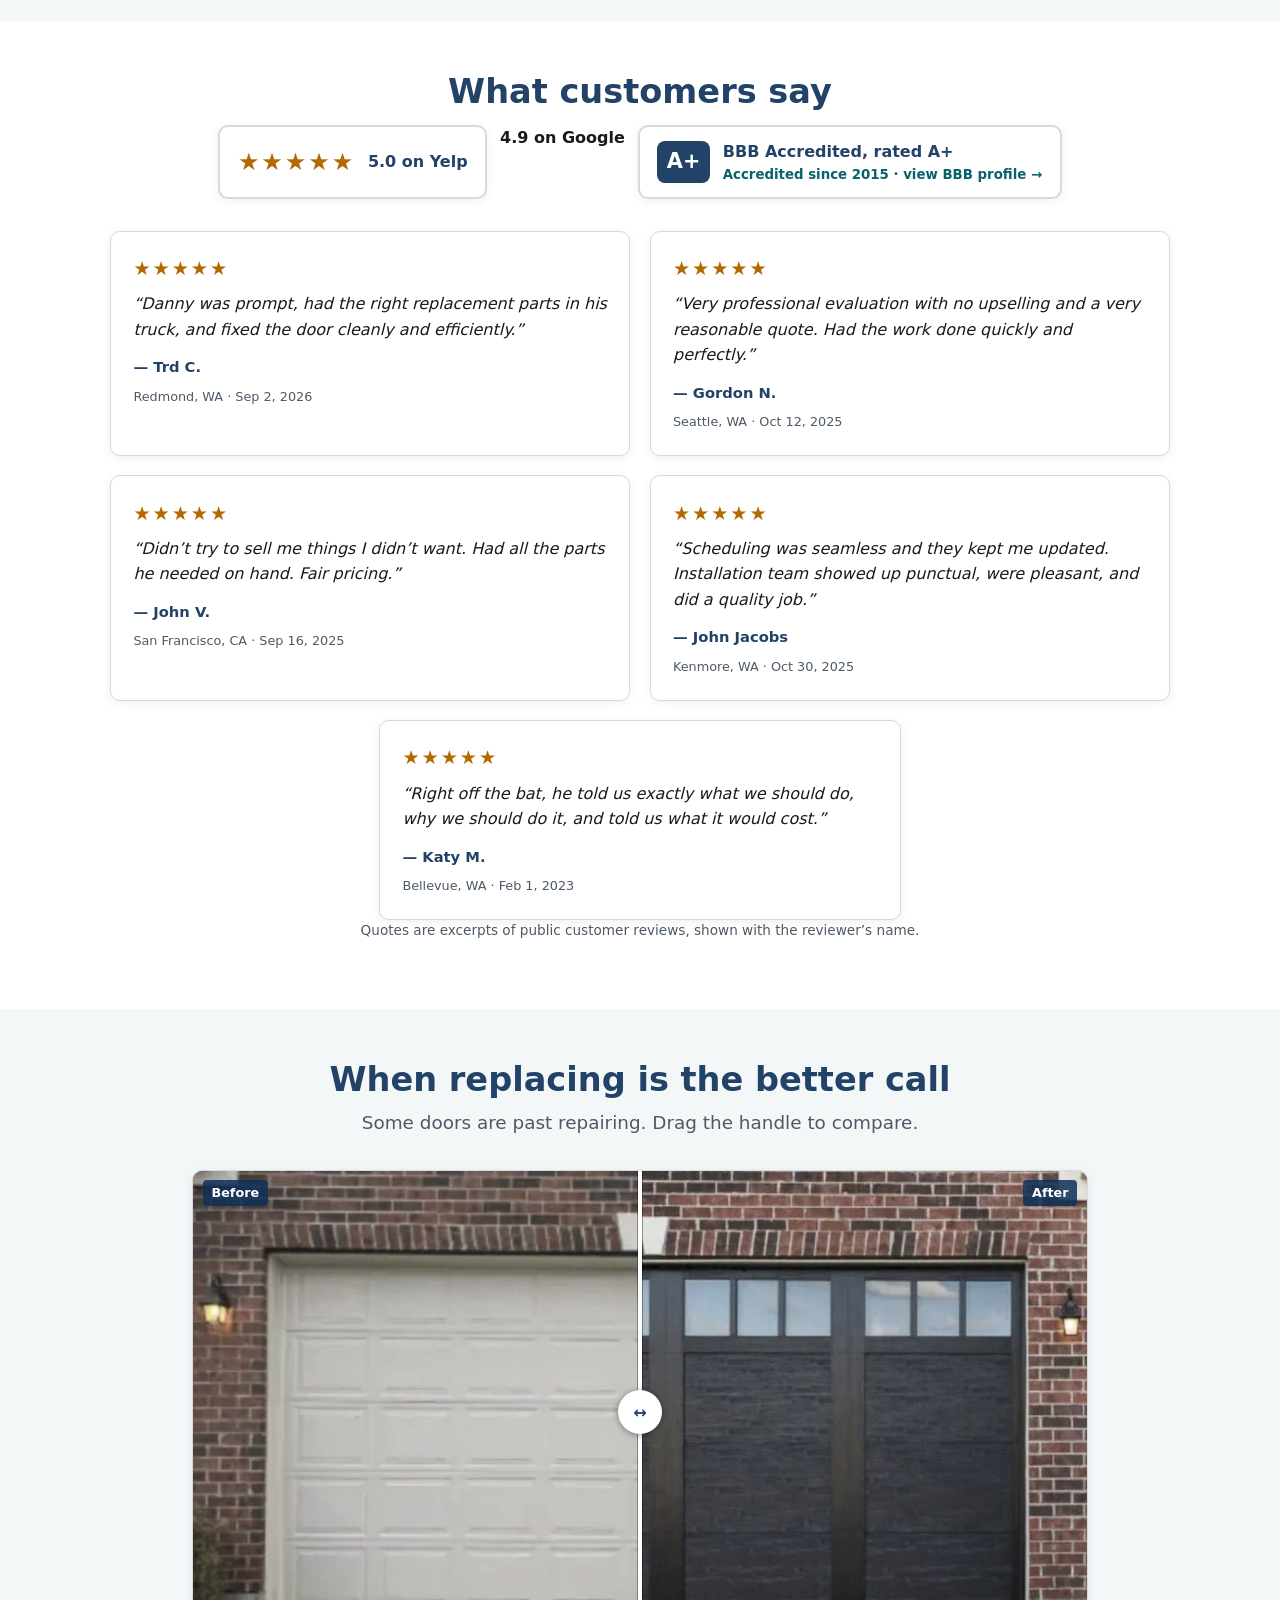
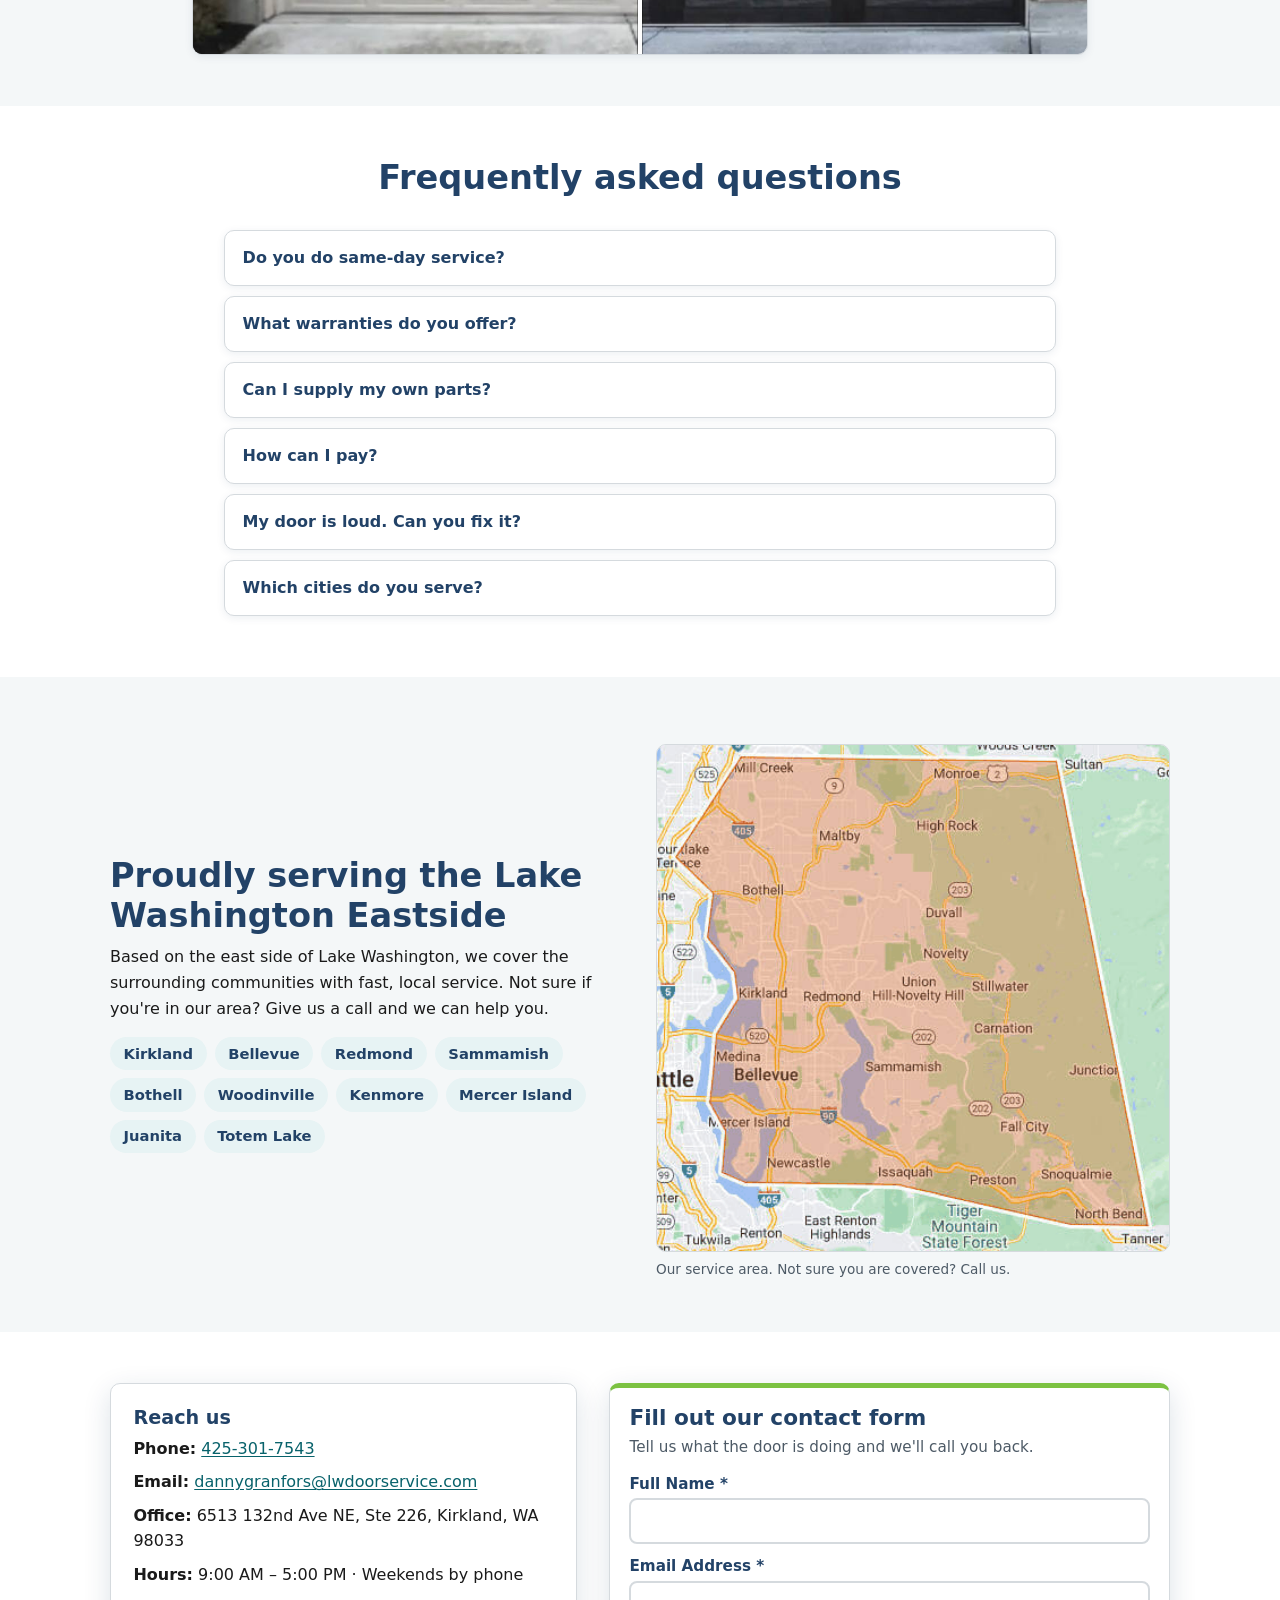
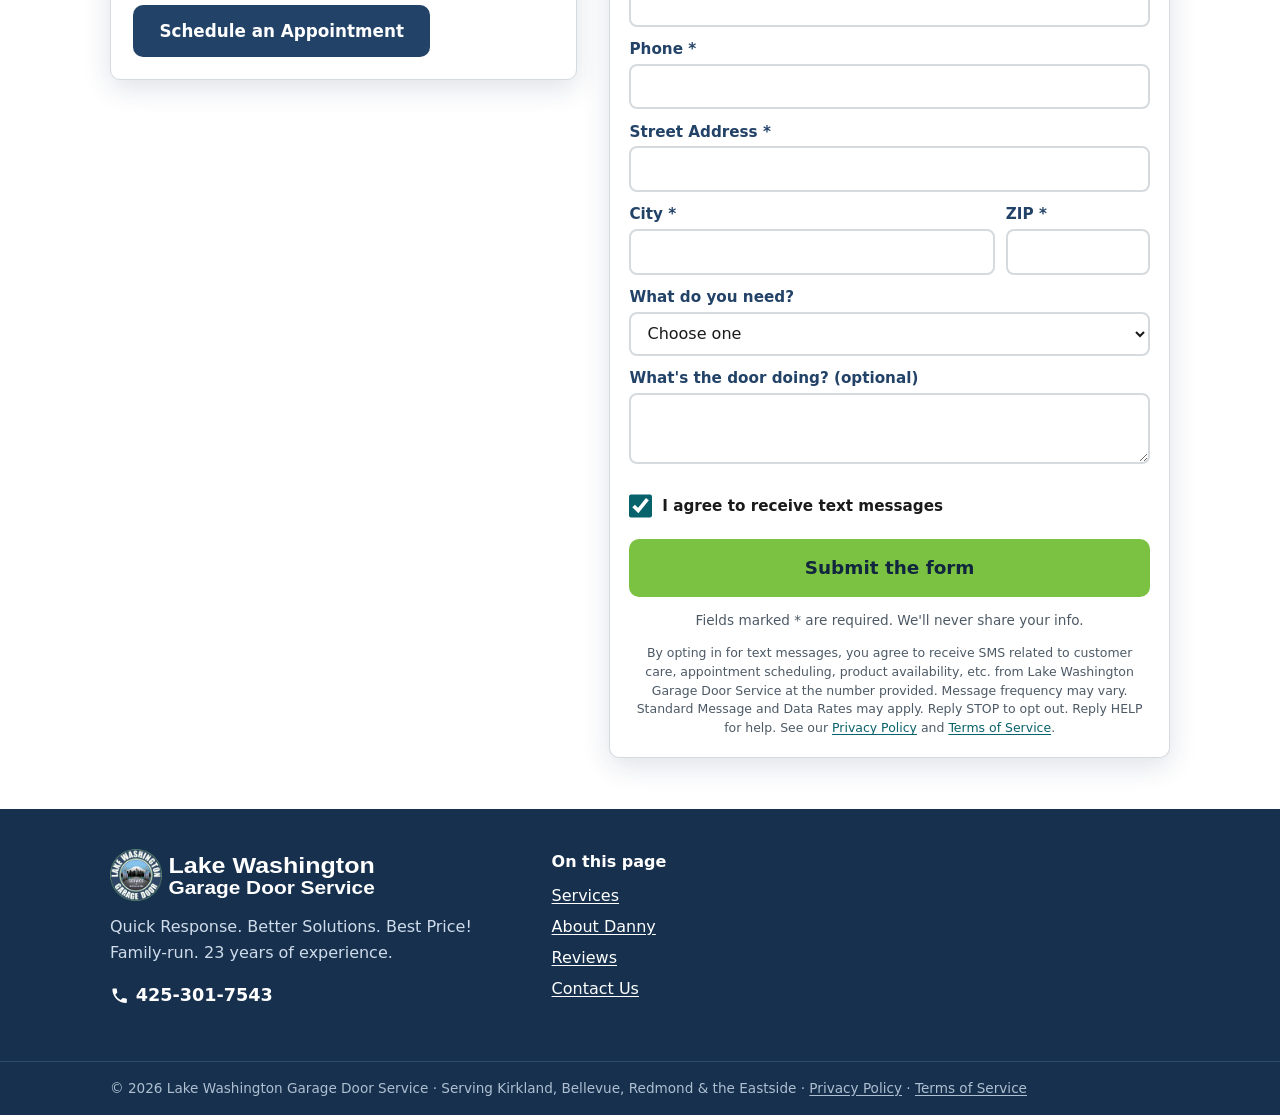
==== commit 043dc128: "v7.4: City and ZIP fields, honeypot bot-field and loaded_at; promoted from garage-door-dev da0b3be; " ====
--- a/index.html
+++ b/index.html
@@ -320,9 +320,15 @@
         <label for="address">Street Address <span aria-hidden="true">*</span></label>
         <input id="address" name="address" type="text" autocomplete="street-address" required>
       </div>
-      <div class="field">
-        <label for="zip">City / ZIP <span aria-hidden="true">*</span></label>
-        <input id="zip" name="zip" type="text" autocomplete="postal-code" required>
+      <div class="field-row">
+        <div class="field">
+          <label for="city">City <span aria-hidden="true">*</span></label>
+          <input id="city" name="city" type="text" autocomplete="address-level2" required>
+        </div>
+        <div class="field">
+          <label for="zip">ZIP <span aria-hidden="true">*</span></label>
+          <input id="zip" name="zip" type="text" autocomplete="postal-code" inputmode="numeric" required>
+        </div>
       </div>
       <div class="field">
         <label for="service">What do you need?</label>
@@ -332,6 +338,11 @@
         <label for="msg">What's the door doing? (optional)</label>
         <textarea id="msg" name="message" rows="2"></textarea>
       </div>
+      <div class="hp-field" aria-hidden="true">
+        <label for="bot-field">Leave this empty</label>
+        <input id="bot-field" name="bot-field" type="text" tabindex="-1" autocomplete="off">
+      </div>
+      <input type="hidden" id="loaded_at" name="loaded_at" value="">
       <div class="field consent">
         <label class="check" for="sms_consent"><input id="sms_consent" name="sms_consent" type="checkbox" value="Yes" checked> <span>I agree to receive text messages</span></label>
       </div>
@@ -383,6 +394,7 @@
   var form = document.getElementById('estimate-form');
   if (!form) return;
   var status = document.getElementById('form-status');
+  var loadedAt = document.getElementById('loaded_at'); if (loadedAt) loadedAt.value = String(Date.now());
   var btn = form.querySelector('button[type="submit"]');
   var label = btn.textContent;
   form.addEventListener('submit', function (e) {
--- a/styles.css
+++ b/styles.css
@@ -484,3 +484,9 @@
 .stat-yelp:hover .lbl { text-decoration: underline; }
 @media (min-width: 860px) { .split-area { grid-template-columns: 1fr 1fr; align-items: center; } .split-form { grid-template-columns: 1fr 1.2fr; align-items: start; } }
 .split-area .area-maps .area-map img { max-width: 100%; }
+
+/* Form: City + ZIP side by side; honeypot kept off-screen (not display:none) */
+.field-row { display: grid; grid-template-columns: 1fr 9rem; gap: .65rem; }
+.field-row .field { min-width: 0; }
+.hp-field { position: absolute; left: -9999px; width: 1px; height: 1px; overflow: hidden; }
+@media (max-width: 480px) { .field-row { grid-template-columns: 1fr 7rem; gap: .45rem; } }
